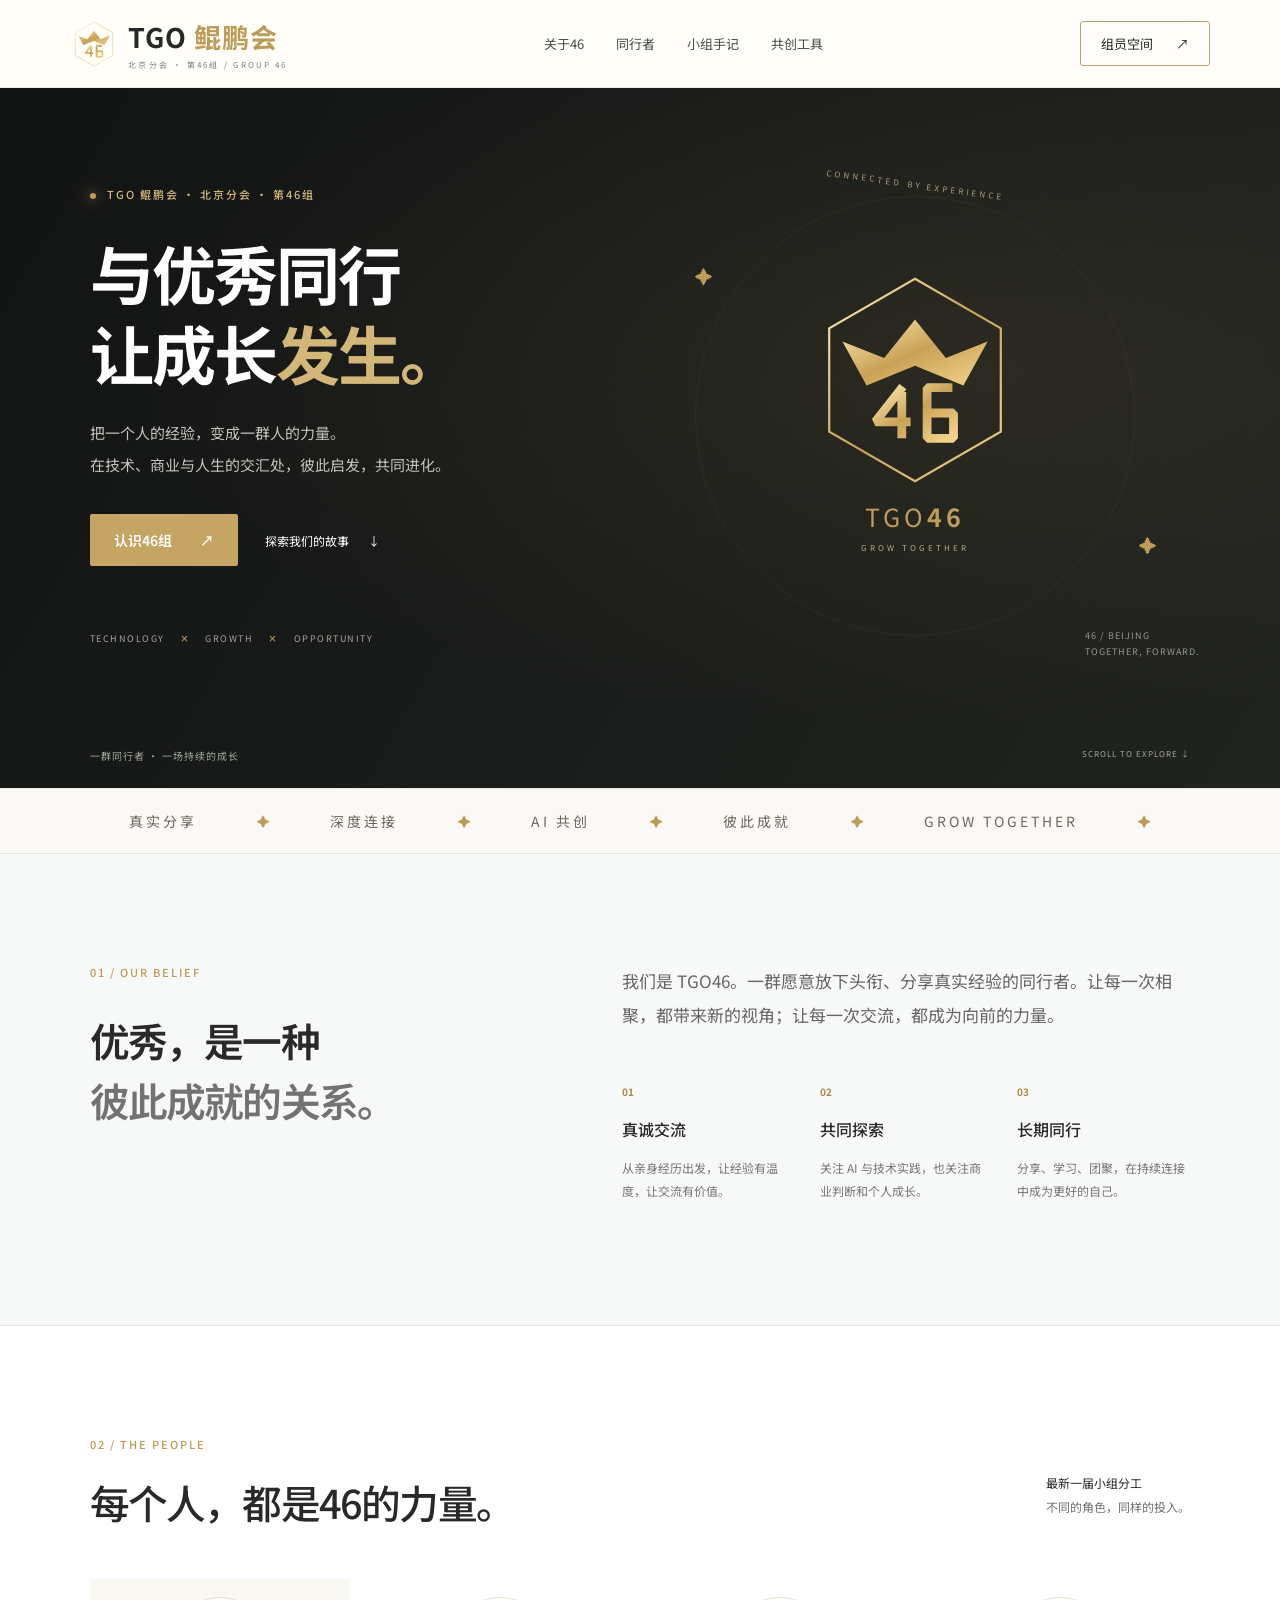
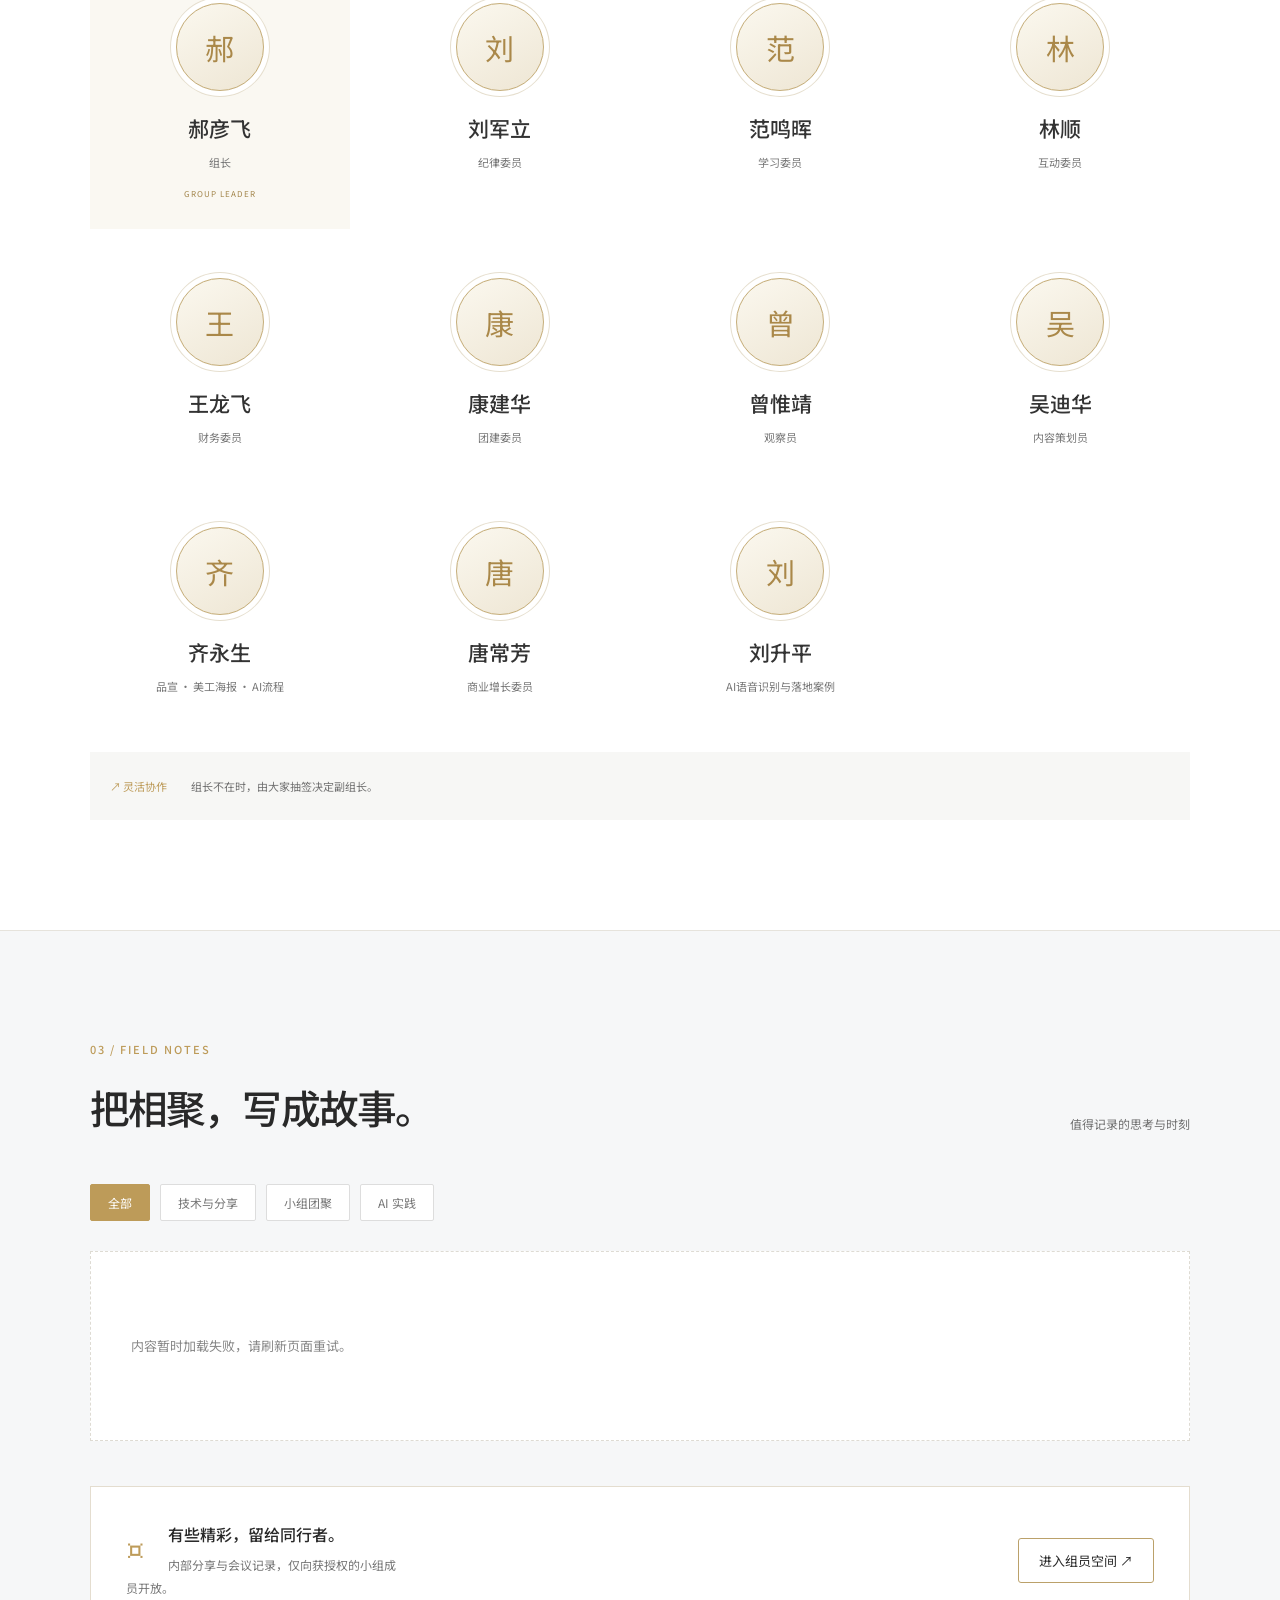
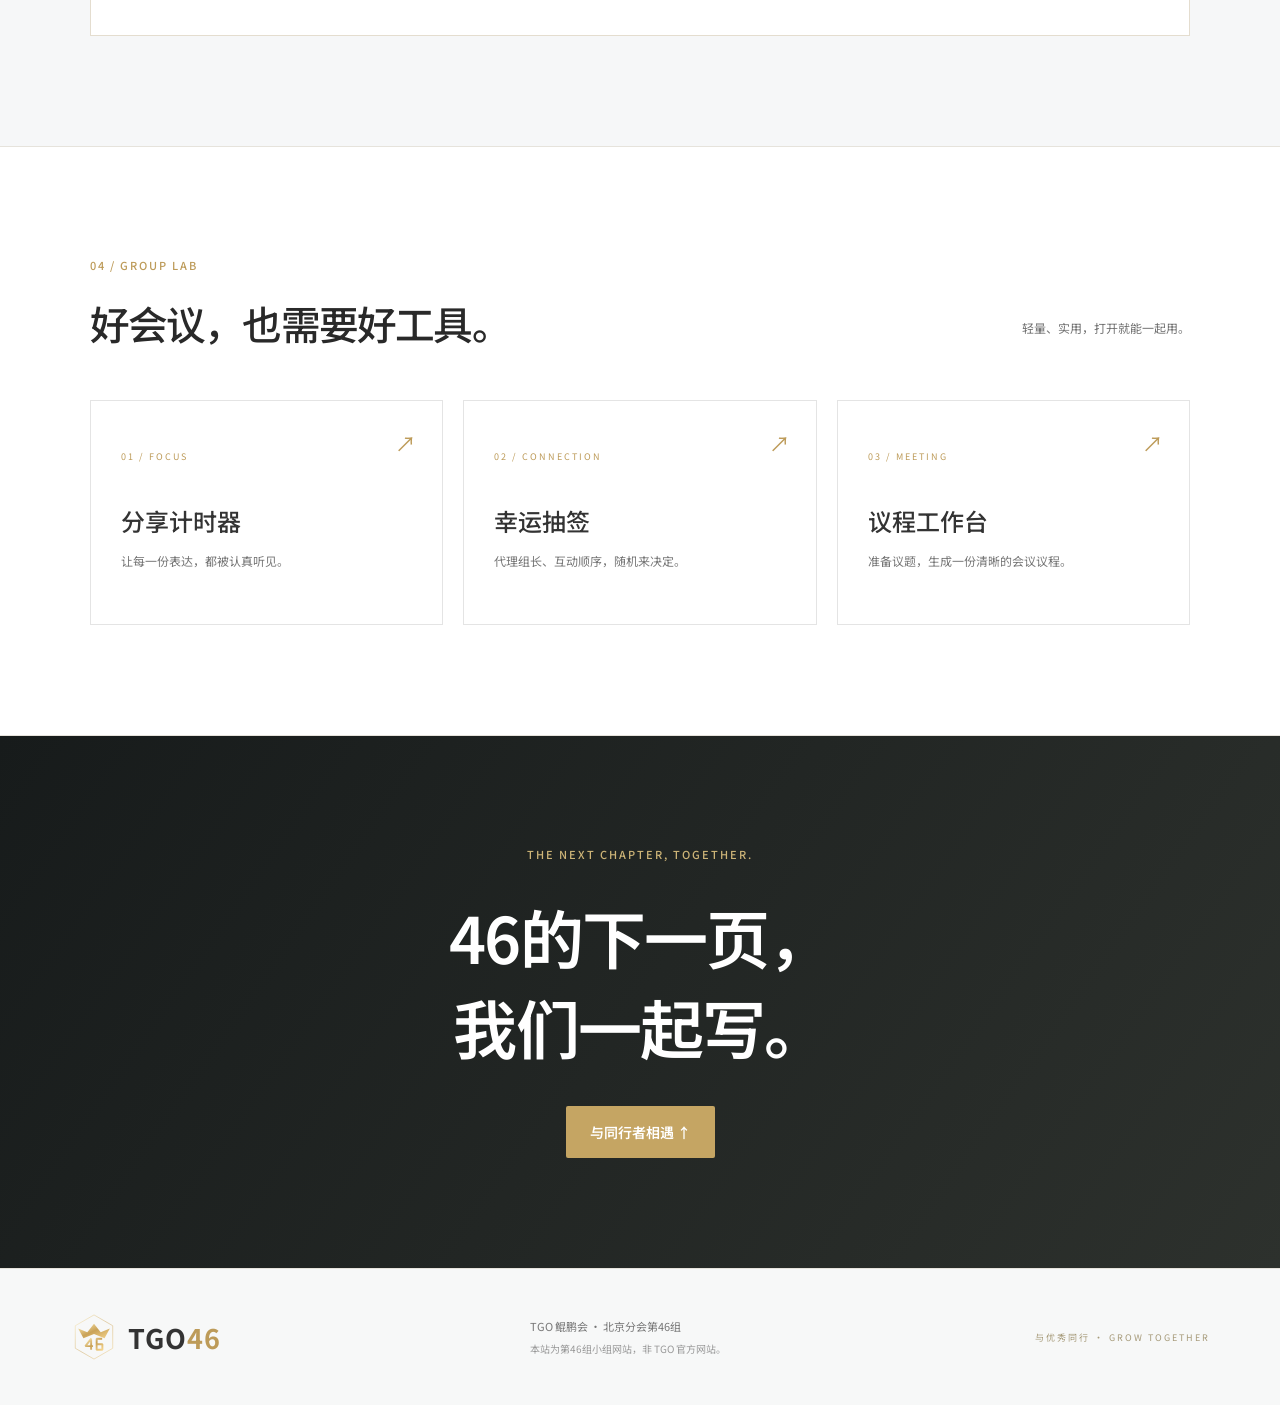
==== index.html @ 7505afb8 "Publish TGO46 official group website" ====
<!doctype html>
<html lang="zh-CN"><head><meta charset="utf-8"><meta name="viewport" content="width=device-width,initial-scale=1"><meta name="theme-color" content="#101110"><meta name="description" content="TGO鲲鹏会北京分会第46组。以真实经验连接技术领导者，共同探索AI时代的成长。"><title>TGO46 · 与优秀同行</title><link rel="icon" href="logo.svg" type="image/svg+xml"><link rel="stylesheet" href="style.css"><link rel="stylesheet" href="brand.css"><script defer src="config.js"></script><script defer src="app.js"></script></head>
<body><a class="skip" href="#main">跳到正文</a><header><a class="brand" href="#"><img src="logo.svg" alt="TGO46 金色鲲鹏徽章"><span>TGO<span class="gold"> 鲲鹏会</span><small>北京分会 · 第46组 / GROUP 46</small></span></a><nav aria-label="主导航"><a href="#about">关于46</a><a href="#people">同行者</a><a href="#stories">小组手记</a><a href="#lab">共创工具</a></nav><button class="outline" data-members>组员空间 <span>↗</span></button></header>
<main id="main"><section class="hero"><div class="hero-copy"><p class="eyebrow"><i></i> TGO 鲲鹏会 · 北京分会 · 第46组</p><h1>与优秀同行<br>让成长<span class="gold">发生。</span></h1><p class="intro">把一个人的经验，变成一群人的力量。<br>在技术、商业与人生的交汇处，彼此启发，共同进化。</p><div class="actions"><a class="primary" href="#people">认识46组 <span>↗</span></a><a class="text-link" href="#stories">探索我们的故事 <span>↓</span></a></div><div class="hero-note"><span>TECHNOLOGY</span><b>×</b><span>GROWTH</span><b>×</b><span>OPPORTUNITY</span></div></div><div class="orbit" aria-hidden="true"><div class="ring r1"></div><div class="ring r2"></div><div class="ring r3"></div><span class="star s1">✦</span><span class="star s2">✦</span><span class="orbit-label">CONNECTED BY EXPERIENCE</span><div class="medal"><img src="logo.svg" alt=""><div class="medal-type">TGO<span>46</span></div><p>GROW TOGETHER</p></div><span class="coordinate">46 / BEIJING<br>TOGETHER, FORWARD.</span></div><div class="hero-bottom"><span>一群同行者 · 一场持续的成长</span><a href="#about">SCROLL TO EXPLORE ↓</a></div></section>
<div class="ticker" aria-hidden="true"><span>真实分享</span>✦<span>深度连接</span>✦<span>AI 共创</span>✦<span>彼此成就</span>✦<span>GROW TOGETHER</span>✦</div>
<section id="about" class="section about"><div><p class="eyebrow">01 / OUR BELIEF</p><h2>优秀，是一种<br><span class="muted">彼此成就的关系。</span></h2></div><div><p class="body-lg">我们是 TGO46。一群愿意放下头衔、分享真实经验的同行者。让每一次相聚，都带来新的视角；让每一次交流，都成为向前的力量。</p><div class="beliefs"><div><b>01</b><h3>真诚交流</h3><p>从亲身经历出发，让经验有温度，让交流有价值。</p></div><div><b>02</b><h3>共同探索</h3><p>关注 AI 与技术实践，也关注商业判断和个人成长。</p></div><div><b>03</b><h3>长期同行</h3><p>分享、学习、团聚，在持续连接中成为更好的自己。</p></div></div></div></section>
<section id="people" class="section"><div class="section-head"><div><p class="eyebrow">02 / THE PEOPLE</p><h2>每个人，都是46的力量。</h2></div><p>最新一届小组分工<br><span class="muted">不同的角色，同样的投入。</span></p></div><div id="members" class="members"></div><div class="deputy"><span>↗ 灵活协作</span><p>组长不在时，由大家抽签决定副组长。</p></div></section>
<section id="stories" class="section stories"><div class="section-head"><div><p class="eyebrow">03 / FIELD NOTES</p><h2>把相聚，写成故事。</h2></div><span class="muted">值得记录的思考与时刻</span></div><div class="filters" role="group" aria-label="筛选文章"><button class="active" data-filter="all" aria-pressed="true">全部</button><button data-filter="分享" aria-pressed="false">技术与分享</button><button data-filter="团聚" aria-pressed="false">小组团聚</button><button data-filter="AI" aria-pressed="false">AI 实践</button></div><div id="posts" aria-live="polite"></div><div class="private-strip"><div><span class="lock">⌑</span><h3>有些精彩，留给同行者。</h3><p>内部分享与会议记录，仅向获授权的小组成员开放。</p></div><button class="outline" data-members>进入组员空间 ↗</button></div></section>
<section id="lab" class="section"><div class="section-head"><div><p class="eyebrow">04 / GROUP LAB</p><h2>好会议，也需要好工具。</h2></div><p class="muted">轻量、实用，打开就能一起用。</p></div><div class="tools"><button class="tool" data-tool="timer"><span>01 / FOCUS</span><strong>分享计时器</strong><p>让每一份表达，都被认真听见。</p><b>↗</b></button><button class="tool" data-tool="draw"><span>02 / CONNECTION</span><strong>幸运抽签</strong><p>代理组长、互动顺序，随机来决定。</p><b>↗</b></button><button class="tool" data-tool="agenda"><span>03 / MEETING</span><strong>议程工作台</strong><p>准备议题，生成一份清晰的会议议程。</p><b>↗</b></button></div></section>
<section class="closing"><p class="eyebrow">THE NEXT CHAPTER, TOGETHER.</p><h2>46的下一页，<br>我们一起写。</h2><a class="primary" href="#people">与同行者相遇 ↑</a></section></main><footer><a class="brand" href="#"><img src="logo.svg" alt=""><span>TGO<span class="gold">46</span></span></a><p>TGO 鲲鹏会 · 北京分会第46组<br><small>本站为第46组小组网站，非 TGO 官方网站。</small></p><span>与优秀同行 · GROW TOGETHER</span></footer>
<dialog id="modal"><div class="dialog-top"><span id="dialog-label">GROUP LAB</span><button id="close" aria-label="关闭">×</button></div><div id="dialog-content"></div></dialog><div id="toast" role="status"></div></body></html>
---- style.css ----
@import url('https://fonts.googleapis.com/css2?family=Noto+Sans+SC:wght@400;500;600;700;800;900&family=Space+Grotesk:wght@400;500;600;700&display=swap');
:root{--bg:#101110;--panel:#191a18;--gold:#d9b976;--text:#eeeee7;--muted:#92958b;--line:#32342e}*{box-sizing:border-box}html{scroll-behavior:smooth;scroll-padding-top:100px}body{margin:0;background:var(--bg);color:var(--text);font-family:'Space Grotesk','Noto Sans SC',sans-serif}a{color:inherit;text-decoration:none}button,input,textarea{font:inherit}button,a{ -webkit-tap-highlight-color:transparent}button{cursor:pointer}button:focus-visible,a:focus-visible,input:focus-visible,textarea:focus-visible{outline:2px solid var(--gold);outline-offset:5px}.skip{position:fixed;top:-100px;z-index:20;background:var(--gold);color:#111;padding:15px}.skip:focus{top:0}header{height:100px;display:flex;align-items:center;justify-content:space-between;padding:0 5.5%;border-bottom:1px solid var(--line);background:#101110ed;position:sticky;top:0;z-index:10;backdrop-filter:blur(16px)}.brand{display:flex;align-items:center;gap:10px;font-size:27px;font-weight:700;letter-spacing:1px}.brand img{width:48px;height:48px}.brand small{display:block;font-size:8px;letter-spacing:2.1px;font-weight:400;margin-top:3px}.gold{color:var(--gold)}nav{display:flex;gap:32px;font-size:13px;color:#c2c4ba}nav a:hover,.text-link:hover{color:var(--gold)}.outline{border:1px solid #575343;color:var(--text);padding:12px 20px;background:transparent;font-size:13px;border-radius:3px}.outline span{margin-left:20px}.outline:hover{background:#d9b97614;border-color:var(--gold)}.hero{position:relative;min-height:730px;display:grid;grid-template-columns:1fr 1fr;align-items:center;padding:55px 7% 100px;overflow:hidden;background:radial-gradient(ellipse at 76% 45%,#54432924,transparent 58%)}.eyebrow{font-size:11px;letter-spacing:2px;color:var(--gold);margin:0 0 30px;font-weight:500}.eyebrow i{display:inline-block;width:6px;height:6px;border-radius:100%;background:var(--gold);margin-right:7px;box-shadow:0 0 14px #d9b976}.hero h1{font-size:clamp(48px,5vw,82px);line-height:1.25;letter-spacing:-4px;font-weight:800;margin:25px 0}.intro{color:#a9aca0;font-size:15px;line-height:2.1;margin-bottom:34px}.actions{display:flex;align-items:center;gap:27px}.primary{display:inline-flex;justify-content:space-between;align-items:center;gap:28px;background:var(--gold);color:#181a14;padding:16px 24px;border:0;border-radius:2px;font-size:14px;font-weight:600}.primary:hover{background:#f1d49b}.text-link{font-size:12px}.text-link span{margin-left:16px}.hero-note{display:flex;gap:15px;font-size:9px;letter-spacing:1.5px;color:#7b7e72;margin-top:66px}.hero-note b{color:var(--gold)}.orbit{height:510px;position:relative;display:grid;place-items:center;perspective:1000px}.ring{position:absolute;border:1px solid #927a493c;border-radius:50%;width:440px;height:440px}.r2{width:510px;height:510px;border-style:dashed;opacity:.35;animation:spin 90s linear infinite}.r3{width:470px;height:240px;transform:rotate(-32deg);border-color:#bca16b38}.medal{width:275px;height:340px;background:linear-gradient(135deg,#3f3826,#171a15 40%,#27291e);clip-path:polygon(50% 0,95% 23%,95% 77%,50% 100%,5% 77%,5% 23%);display:flex;flex-direction:column;align-items:center;justify-content:center;filter:drop-shadow(0 18px 25px #000);transform:rotate(-9deg);border:1px solid var(--gold)}.medal img{width:150px}.medal-type{font-size:30px;color:var(--gold);letter-spacing:4px;margin-top:8px}.medal-type span{font-weight:700}.medal p{font-size:8px;letter-spacing:3px;color:#8b805c}.orbit-label{position:absolute;top:18px;font-size:8px;letter-spacing:3px;color:#a88d56;transform:rotate(8deg)}.coordinate{position:absolute;right:-10px;bottom:10px;color:#787b6c;font-size:9px;line-height:1.8;letter-spacing:1px}.star{color:var(--gold);position:absolute;font-size:27px}.s1{left:10%;top:20%}.s2{right:6%;bottom:22%;font-size:17px}.hero-bottom{position:absolute;bottom:25px;left:7%;right:7%;display:flex;justify-content:space-between;font-size:10px;color:#7c8074;letter-spacing:1px}.hero-bottom a{font-size:8px}.ticker{display:flex;gap:4.8%;justify-content:center;align-items:center;border-block:1px solid var(--line);padding:22px 15px;font-size:13px;color:var(--gold);overflow:hidden;white-space:nowrap}.ticker span{font-size:14px;color:#a8ac9e;letter-spacing:3px}.section{padding:110px 7%;border-bottom:1px solid var(--line)}h2{font-size:clamp(28px,3.1vw,45px);line-height:1.5;letter-spacing:-1.8px;font-weight:600;margin:0}.muted{color:var(--muted)}.about{display:grid;grid-template-columns:1fr 1.25fr;gap:7%}.body-lg{font-size:17px;line-height:2;color:#bbc0b2;margin:0 0 45px}.beliefs{display:grid;grid-template-columns:repeat(3,1fr);gap:25px}.beliefs b{font-size:10px;color:var(--gold)}h3{font-size:16px;font-weight:500}.beliefs p{font-size:12px;line-height:1.9;color:var(--muted)}.section-head{display:flex;align-items:end;justify-content:space-between;gap:30px;margin-bottom:48px}.section-head .eyebrow{margin-bottom:20px}.section-head>p,.section-head>span{font-size:12px;line-height:2}.members{display:grid;grid-template-columns:repeat(4,1fr);border-top:1px solid var(--line);border-left:1px solid var(--line)}.member{padding:26px 23px 32px;border-right:1px solid var(--line);border-bottom:1px solid var(--line);transition:background .25s;position:relative}.member:hover{background:#22241c}.member .number{font-size:10px;color:#727768}.member .initial{display:flex;width:54px;height:54px;align-items:center;justify-content:center;border:1px solid #5c5338;border-radius:50%;font-size:21px;color:var(--gold);background:radial-gradient(circle at top,#3a3523,#171a14);margin:28px 0 22px}.member h3{font-size:21px;margin:0 0 10px}.member p{font-size:11px;color:var(--muted);line-height:1.8;margin:0}.member.leader{background:#29291e}.member.leader:after{content:'GROUP LEADER';position:absolute;top:28px;right:20px;font-size:8px;color:var(--gold);letter-spacing:1px}.deputy{display:flex;gap:24px;align-items:center;margin-top:22px;font-size:11px;color:var(--muted)}.deputy span{color:var(--gold)}.stories{background:#141512}.filters{display:flex;gap:10px;margin-bottom:30px}.filters button{padding:9px 17px;color:#979c8e;background:transparent;border:1px solid var(--line);font-size:12px;border-radius:2px}.filters button.active{background:var(--gold);color:#171a13;border-color:var(--gold)}.empty{min-height:190px;border:1px dashed #3c4033;padding:40px;display:flex;align-items:center;gap:32px}.empty-mark{font-size:65px;line-height:1;color:#6a6449;font-weight:400}.empty h3{font-size:20px;margin:0 0 12px}.empty p{color:var(--muted);font-size:13px;line-height:2;margin:0}.post{padding:25px 0;border-bottom:1px solid var(--line);display:block}.post small{color:var(--gold)}.post p{color:var(--muted);line-height:1.9}.private-strip{display:flex;align-items:center;justify-content:space-between;margin-top:45px;padding:35px;background:#20221b;border:1px solid #3b3b2d;gap:20px}.private-strip h3{margin:0 0 8px}.private-strip p{font-size:12px;color:var(--muted);margin:0;line-height:1.9}.lock{float:left;font-size:33px;color:var(--gold);margin-right:25px}.tools{display:grid;grid-template-columns:repeat(3,1fr);gap:20px}.tool{background:#1a1c17;text-align:left;color:var(--text);border:1px solid var(--line);padding:30px;position:relative;min-height:225px;transition:border-color .2s,transform .2s}.tool:hover{border-color:var(--gold);transform:translateY(-4px)}.tool>span{font-size:9px;color:var(--gold);letter-spacing:2px}.tool strong{display:block;font-size:24px;font-weight:500;margin-top:38px}.tool p{font-size:12px;color:var(--muted);line-height:1.8}.tool>b{position:absolute;right:26px;top:27px;color:var(--gold);font-size:21px;font-weight:400}.closing{text-align:center;padding:110px 20px;background:radial-gradient(ellipse at bottom,#66542f20,transparent 70%)}.closing h2{font-size:clamp(40px,5vw,68px);line-height:1.4;margin-bottom:35px}footer{border-top:1px solid var(--line);padding:35px 5.5%;display:flex;justify-content:space-between;align-items:center;gap:25px}footer p{font-size:11px;line-height:2;color:var(--muted)}footer small{font-size:10px;color:#797e6f}footer>span{font-size:9px;letter-spacing:2px;color:#a69a79}dialog{background:#1c1f18;color:var(--text);border:1px solid #5d573c;border-radius:8px;width:min(560px,92vw);padding:28px;max-height:90vh}dialog::backdrop{background:#000b;backdrop-filter:blur(8px)}.dialog-top{display:flex;justify-content:space-between;align-items:center;color:var(--gold);letter-spacing:2px;font-size:10px}.dialog-top button{background:transparent;border:0;font-size:28px;color:var(--text)}dialog h2{font-size:29px;letter-spacing:0;margin:15px 0}dialog p,dialog li{font-size:13px;line-height:1.9;color:#b2b8a7}dialog label{display:block;margin:20px 0 8px;font-size:13px}dialog input,dialog textarea{background:#10130e;color:var(--text);border:1px solid #454b38;padding:12px;width:100%;border-radius:3px}dialog textarea{min-height:150px;resize:vertical}dialog .actions{margin-top:22px;gap:10px;flex-wrap:wrap}#clock{font-size:75px;letter-spacing:5px;color:var(--gold);text-align:center;padding:20px}#draw-result{font-size:38px;color:var(--gold);text-align:center;padding:28px}#toast{position:fixed;bottom:25px;left:50%;transform:translateX(-50%);padding:12px 22px;background:var(--gold);color:#171a13;opacity:0;pointer-events:none;z-index:30;font-size:13px;transition:opacity .2s}#toast.show{opacity:1}@keyframes spin{to{transform:rotate(360deg)}}@media(min-width:1600px){main,header,footer{max-width:1800px;margin:auto}}@media(max-width:900px){nav{gap:15px}.hero{min-height:680px;padding-inline:6%}.hero h1{font-size:54px}.orbit{transform:scale(.8);margin-inline:-50px}.hero-copy{z-index:1}.about{grid-template-columns:1fr;gap:40px}.members{grid-template-columns:repeat(3,1fr)}.tools{gap:12px}.tool{padding:23px}.tool strong{font-size:21px}}@media(max-width:640px){header{height:78px;padding:0 5%}.brand{font-size:23px}.brand img{width:38px;height:38px}nav{display:none}.outline{padding:10px 13px}.hero{display:flex;flex-direction:column;align-items:start;padding:48px 6% 70px;min-height:0}.hero h1{font-size:48px;letter-spacing:-2px}.eyebrow{font-size:9px;letter-spacing:1.5px}.intro{font-size:13px}.actions{gap:18px}.primary{font-size:12px;padding:15px 18px}.text-link{font-size:11px}.hero-note{margin-top:35px}.orbit{align-self:center;width:100%;height:340px;margin:12px 0 -8px;transform:scale(.8)}.ring{width:360px;height:360px}.r2{width:405px;height:405px}.r3{width:400px;height:210px}.medal{width:230px;height:280px}.orbit-label{top:-16px}.coordinate{right:-8px;bottom:-18px}.hero-bottom{font-size:8px;bottom:20px}.hero-bottom a{font-size:7px}.ticker{gap:23px;justify-content:start;padding:17px}.ticker span{font-size:11px}.section{padding:65px 6%}.beliefs{gap:15px}.beliefs h3{font-size:14px}.beliefs p{font-size:11px}.body-lg{font-size:15px}.section-head{align-items:start;flex-direction:column;gap:16px;margin-bottom:30px}.section-head>p{margin:0}.members{grid-template-columns:repeat(2,1fr)}.member{padding:20px}.member.leader:after{font-size:6px;right:10px;top:23px}.member h3{font-size:19px}.member .initial{margin-top:20px}.deputy{gap:14px;align-items:start}.deputy span{white-space:nowrap;padding-top:11px}.filters{gap:7px}.filters button{font-size:11px;padding:9px 12px}.empty{padding:25px 20px;gap:18px}.empty-mark{font-size:45px}.empty h3{font-size:17px}.empty p{font-size:12px}.private-strip{padding:25px;align-items:start;flex-direction:column}.lock{display:none}.tools{grid-template-columns:1fr}.tool{min-height:180px}.tool strong{margin-top:27px}.closing{padding:75px 20px}footer{flex-wrap:wrap;padding:25px 6%}footer>span{display:none}footer p{font-size:10px}}@media(prefers-reduced-motion:reduce){html{scroll-behavior:auto}*,*:before,*:after{animation:none!important;transition:none!important}}
---- brand.css ----
/* TGO parent-brand alignment: black/gold hero, bright community content. */
:root{--gold:#bd9b59;--muted:#727272;--line:#e6e3dc}
body{background:#fff;color:#292929;font-family:'Noto Sans SC',sans-serif}
header{background:#fffef9f5;border-bottom-color:#e8e6df;color:#282828;height:88px}
nav{color:#4c4c4c}.brand small{color:#808080}.outline{color:inherit;border-color:#bba16a}
.hero{background:radial-gradient(ellipse at 75% 40%,#6b5b3b33,transparent 60%),linear-gradient(120deg,#121414,#20231f);color:#fff;min-height:700px}
.hero h1{font-weight:700;letter-spacing:-2px}.hero .gold{color:#d2b779}.hero .eyebrow{color:#d2b779}.intro{color:#c2c4bc}.hero-note{color:#a4a79b}.hero-bottom{color:#a2a69a}.primary{background:#c5a563;color:#fff}.primary:hover{background:#b29250}.ticker{background:#faf9f6;color:#bd9b59}.ticker span{color:#6c685e}.about{background:#f7f8f8}.body-lg{color:#666}.beliefs p{color:#777}.beliefs b{color:#aa8849}.section-head h2{font-weight:500}.members{border:0;gap:25px 20px;grid-template-columns:repeat(4,1fr)}.member{border:0;text-align:center;padding:24px 16px 30px;background:#fff}.member .number{display:none}.member .initial{margin:0 auto 22px;width:88px;height:88px;background:linear-gradient(150deg,#fbf8ef,#eee6d4);border:1px solid #c6ae7a;box-shadow:0 0 0 5px #fff,0 0 0 6px #e6dfcf;color:#aa8849;font-size:29px}.member h3{color:#333;font-weight:500}.member p{color:#777}.member:hover{background:#faf9f5}.member.leader{background:#faf8f2}.member.leader:after{position:static;display:block;margin-top:15px;color:#a3864c;font-size:8px}.deputy{padding:15px 20px;background:#f7f7f5;margin-top:25px}.stories{background:#f6f7f8}.filters button{color:#777;background:#fff;border-color:#ddd}.filters button.active{color:#fff;background:#bd9b59}.empty{background:#fff;border-color:#dedbd3}.empty-mark{color:#c6b385}.empty p{color:#888}.private-strip{background:#fff;border-color:#e4ddcf}.private-strip p{color:#777}.tool{background:#fff;border-color:#e4e4e4;color:#333}.tool:hover{background:#fdfbf6}.tool p{color:#777}.tool strong{font-weight:500}.closing{background:linear-gradient(125deg,#171b1b,#2d312d);color:#fff}.closing .eyebrow{color:#cdb477}footer{background:#f7f8f8;color:#333}footer p{color:#777}footer small{color:#999}.ring{opacity:.4}.r2{animation:none;opacity:.15}.r3{display:none}.medal{transform:none;clip-path:none;background:transparent;border:0;filter:none}.medal img{width:220px}.medal-type{font-size:25px}.medal p{color:#b9aa86}.star{font-size:18px}.coordinate{color:#92968c}.orbit-label{color:#ad9c78}dialog{background:#fff;color:#333;border-color:#c5b586}dialog::backdrop{background:#0009}dialog p,dialog li{color:#777}dialog input,dialog textarea{background:#fafafa;color:#333;border-color:#ddd}.dialog-top button{color:#555}#clock,#draw-result{color:#ab8c50}#toast{background:#c4a66a;color:#fff}
@media(max-width:640px){header{height:78px}.hero{min-height:0}.members{grid-template-columns:repeat(2,1fr);gap:10px}.member .initial{width:74px;height:74px}.member.leader:after{font-size:7px}.hero h1{font-size:46px}.hero .orbit{height:300px}.medal img{width:190px}}
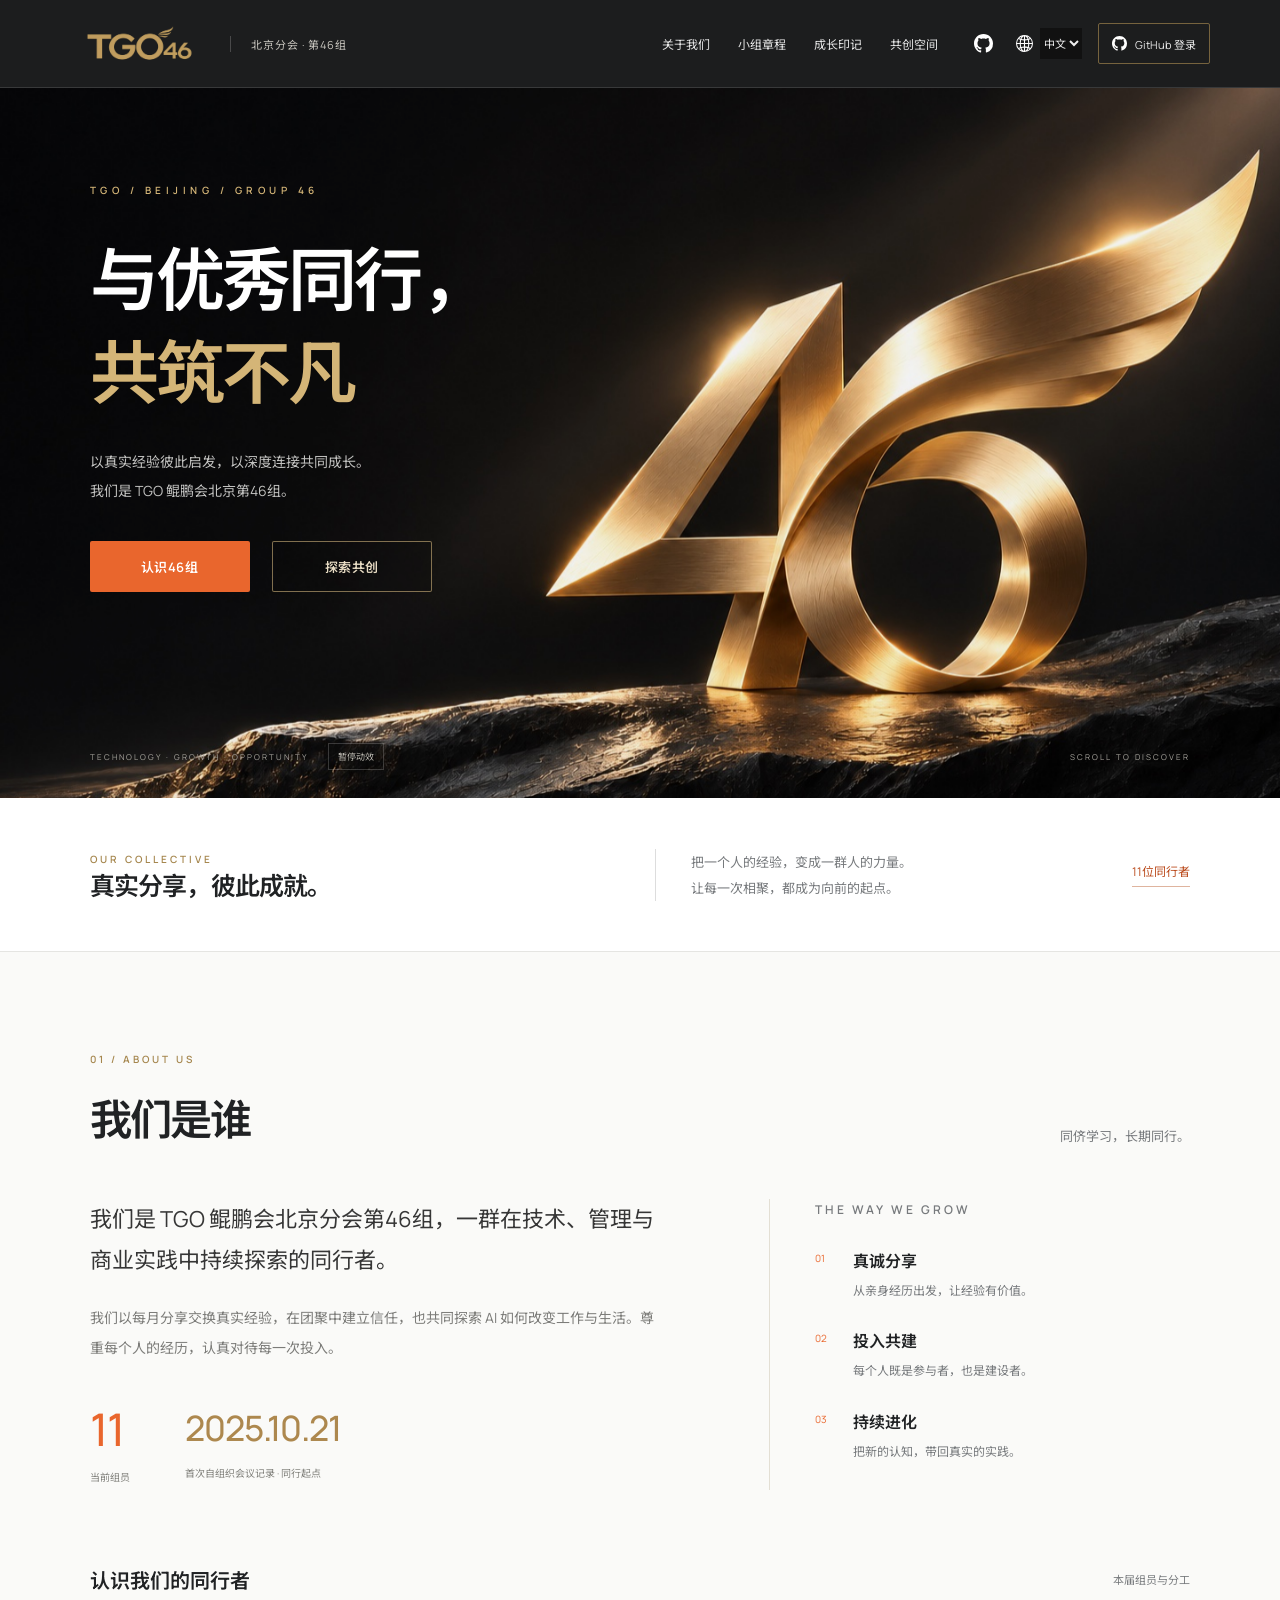
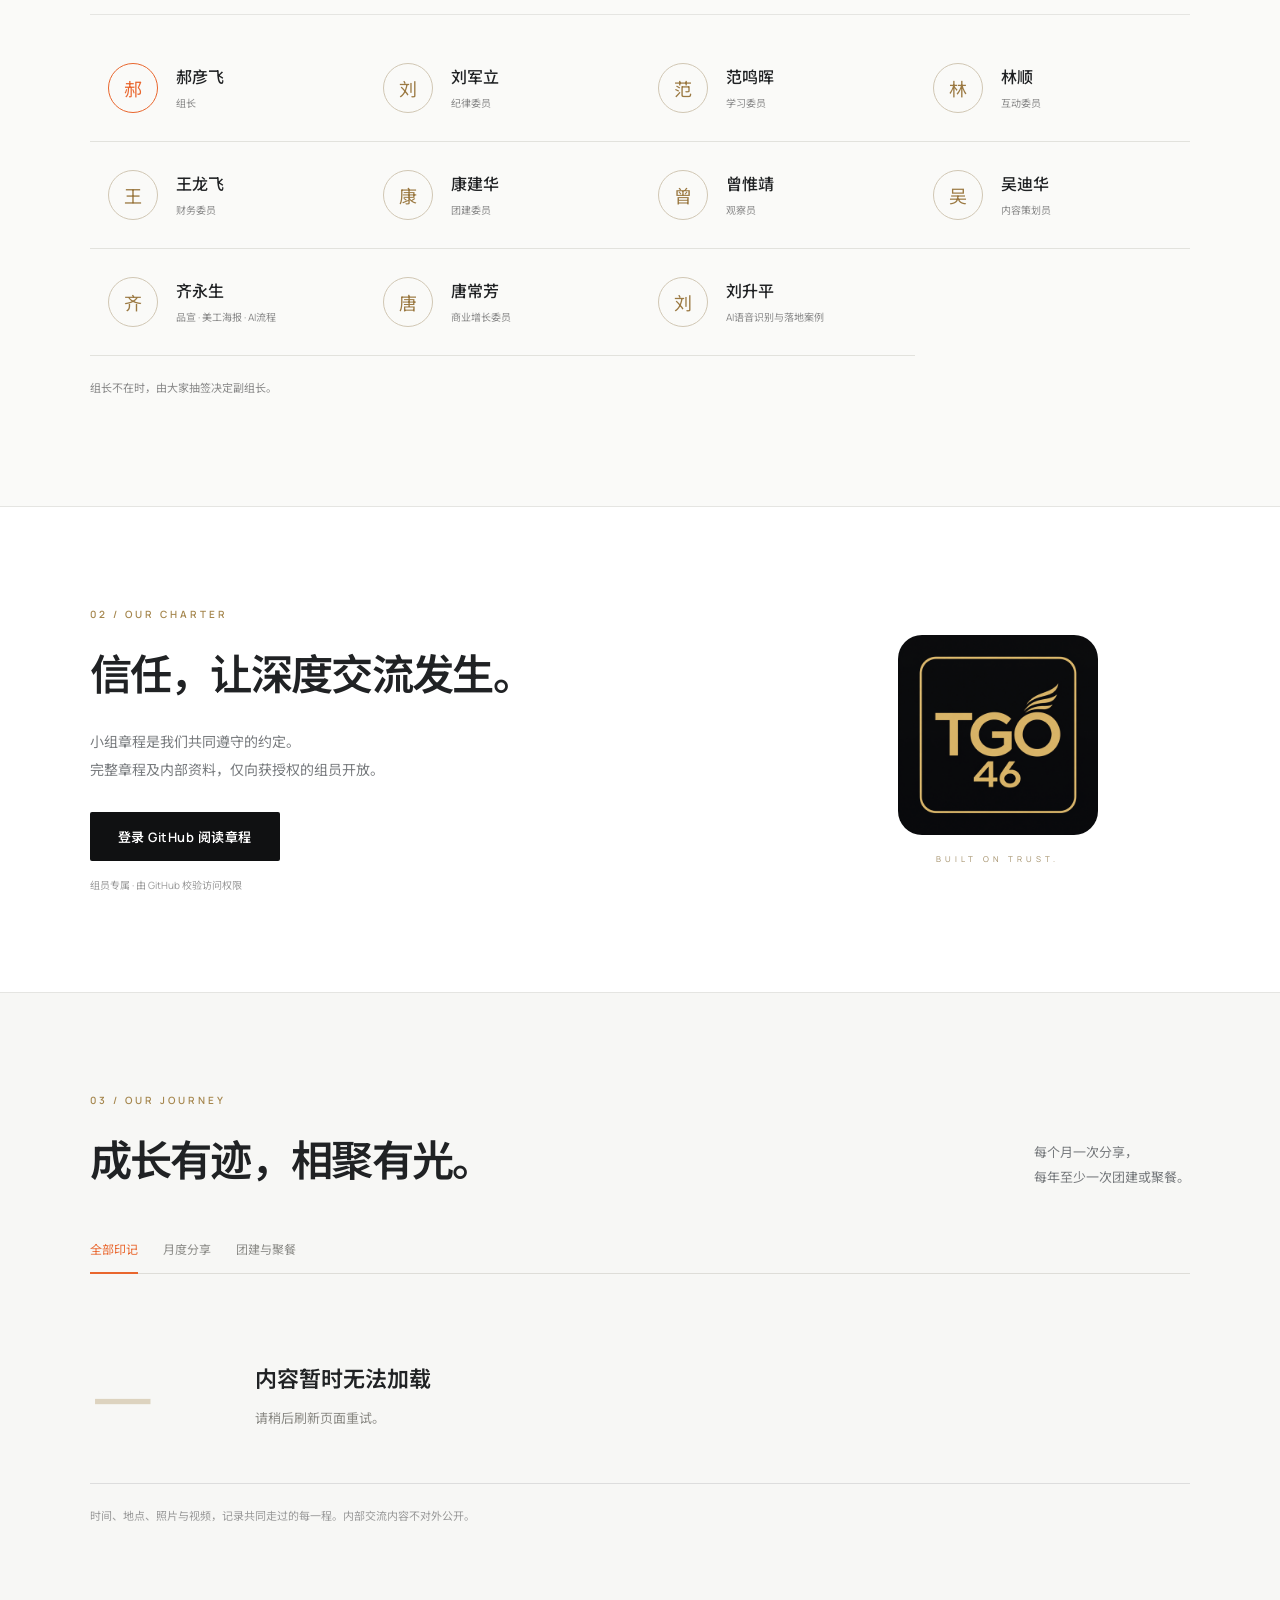
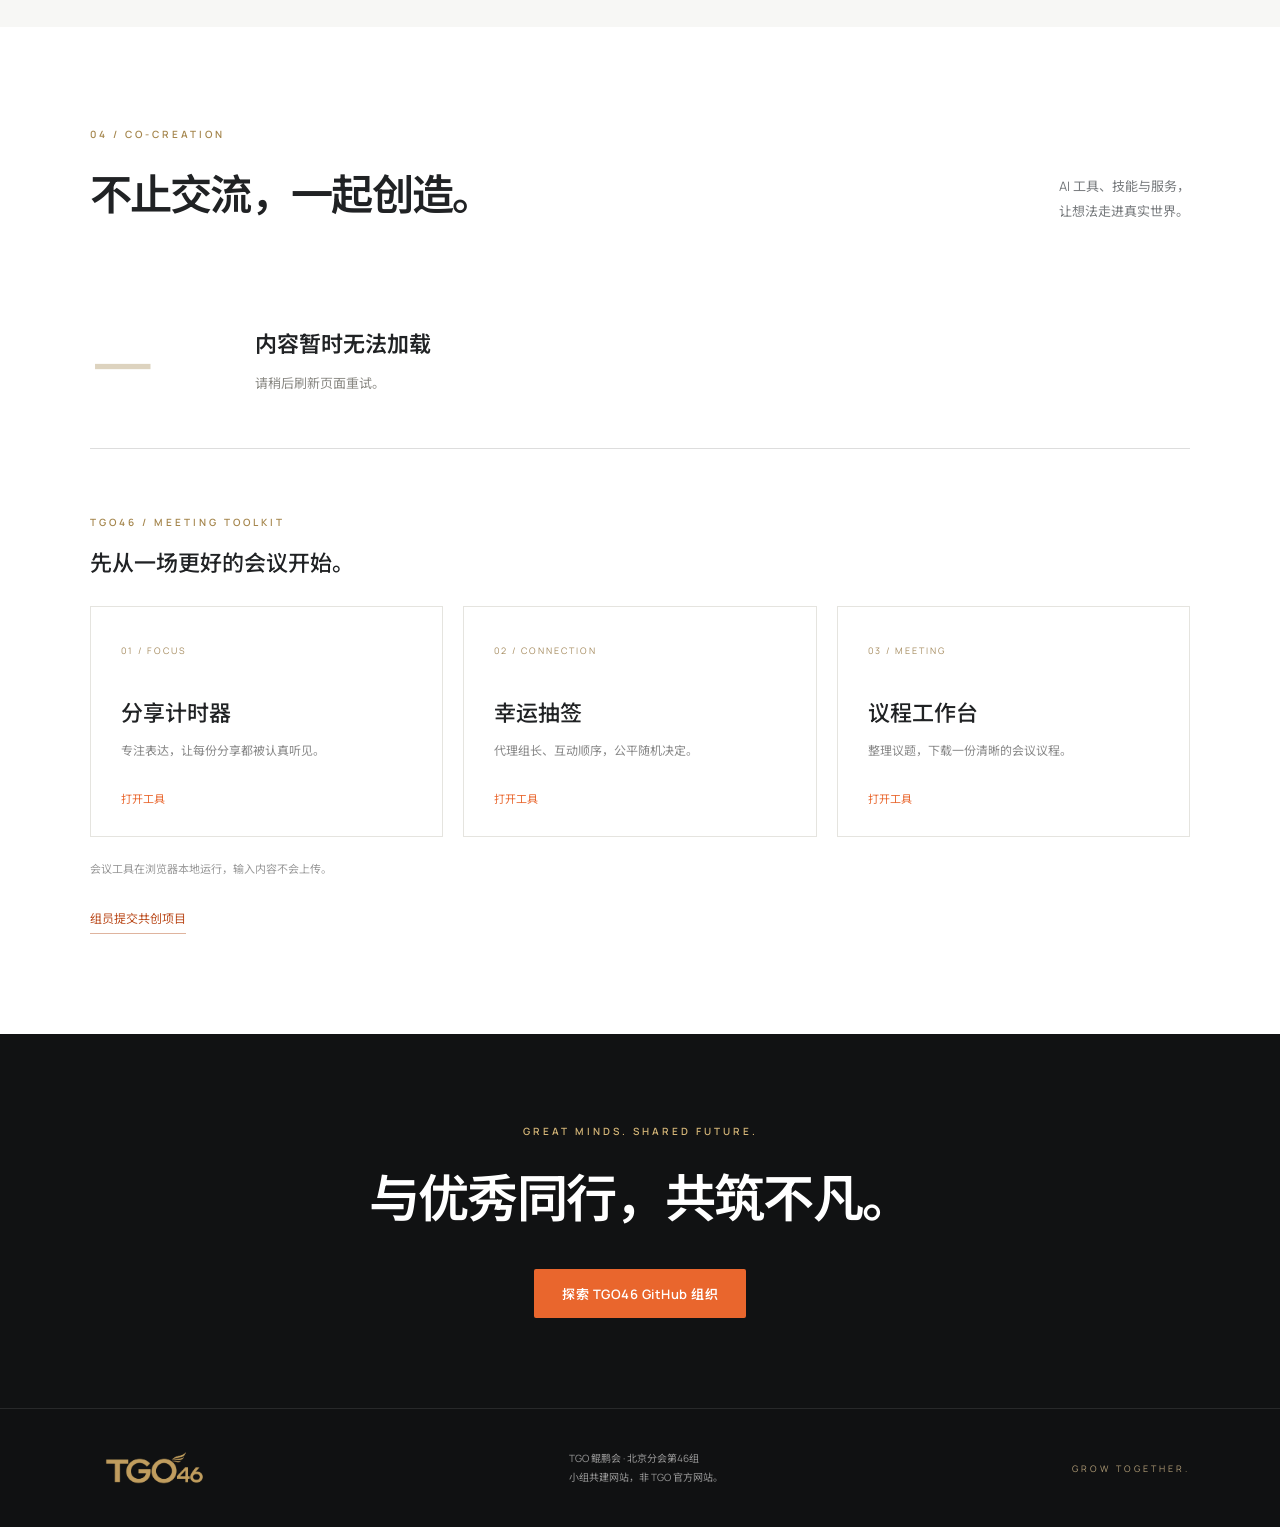
==== commit c3cb11c9: "Launch responsive bilingual TGO46 website" ====
--- a/index.html
+++ b/index.html
@@ -1,11 +1,11 @@
 <!doctype html>
-<html lang="zh-CN"><head><meta charset="utf-8"><meta name="viewport" content="width=device-width,initial-scale=1"><meta name="theme-color" content="#101110"><meta name="description" content="TGO鲲鹏会北京分会第46组。以真实经验连接技术领导者，共同探索AI时代的成长。"><title>TGO46 · 与优秀同行</title><link rel="icon" href="logo.svg" type="image/svg+xml"><link rel="stylesheet" href="style.css"><link rel="stylesheet" href="brand.css"><script defer src="config.js"></script><script defer src="app.js"></script></head>
-<body><a class="skip" href="#main">跳到正文</a><header><a class="brand" href="#"><img src="logo.svg" alt="TGO46 金色鲲鹏徽章"><span>TGO<span class="gold"> 鲲鹏会</span><small>北京分会 · 第46组 / GROUP 46</small></span></a><nav aria-label="主导航"><a href="#about">关于46</a><a href="#people">同行者</a><a href="#stories">小组手记</a><a href="#lab">共创工具</a></nav><button class="outline" data-members>组员空间 <span>↗</span></button></header>
-<main id="main"><section class="hero"><div class="hero-copy"><p class="eyebrow"><i></i> TGO 鲲鹏会 · 北京分会 · 第46组</p><h1>与优秀同行<br>让成长<span class="gold">发生。</span></h1><p class="intro">把一个人的经验，变成一群人的力量。<br>在技术、商业与人生的交汇处，彼此启发，共同进化。</p><div class="actions"><a class="primary" href="#people">认识46组 <span>↗</span></a><a class="text-link" href="#stories">探索我们的故事 <span>↓</span></a></div><div class="hero-note"><span>TECHNOLOGY</span><b>×</b><span>GROWTH</span><b>×</b><span>OPPORTUNITY</span></div></div><div class="orbit" aria-hidden="true"><div class="ring r1"></div><div class="ring r2"></div><div class="ring r3"></div><span class="star s1">✦</span><span class="star s2">✦</span><span class="orbit-label">CONNECTED BY EXPERIENCE</span><div class="medal"><img src="logo.svg" alt=""><div class="medal-type">TGO<span>46</span></div><p>GROW TOGETHER</p></div><span class="coordinate">46 / BEIJING<br>TOGETHER, FORWARD.</span></div><div class="hero-bottom"><span>一群同行者 · 一场持续的成长</span><a href="#about">SCROLL TO EXPLORE ↓</a></div></section>
-<div class="ticker" aria-hidden="true"><span>真实分享</span>✦<span>深度连接</span>✦<span>AI 共创</span>✦<span>彼此成就</span>✦<span>GROW TOGETHER</span>✦</div>
-<section id="about" class="section about"><div><p class="eyebrow">01 / OUR BELIEF</p><h2>优秀，是一种<br><span class="muted">彼此成就的关系。</span></h2></div><div><p class="body-lg">我们是 TGO46。一群愿意放下头衔、分享真实经验的同行者。让每一次相聚，都带来新的视角；让每一次交流，都成为向前的力量。</p><div class="beliefs"><div><b>01</b><h3>真诚交流</h3><p>从亲身经历出发，让经验有温度，让交流有价值。</p></div><div><b>02</b><h3>共同探索</h3><p>关注 AI 与技术实践，也关注商业判断和个人成长。</p></div><div><b>03</b><h3>长期同行</h3><p>分享、学习、团聚，在持续连接中成为更好的自己。</p></div></div></div></section>
-<section id="people" class="section"><div class="section-head"><div><p class="eyebrow">02 / THE PEOPLE</p><h2>每个人，都是46的力量。</h2></div><p>最新一届小组分工<br><span class="muted">不同的角色，同样的投入。</span></p></div><div id="members" class="members"></div><div class="deputy"><span>↗ 灵活协作</span><p>组长不在时，由大家抽签决定副组长。</p></div></section>
-<section id="stories" class="section stories"><div class="section-head"><div><p class="eyebrow">03 / FIELD NOTES</p><h2>把相聚，写成故事。</h2></div><span class="muted">值得记录的思考与时刻</span></div><div class="filters" role="group" aria-label="筛选文章"><button class="active" data-filter="all" aria-pressed="true">全部</button><button data-filter="分享" aria-pressed="false">技术与分享</button><button data-filter="团聚" aria-pressed="false">小组团聚</button><button data-filter="AI" aria-pressed="false">AI 实践</button></div><div id="posts" aria-live="polite"></div><div class="private-strip"><div><span class="lock">⌑</span><h3>有些精彩，留给同行者。</h3><p>内部分享与会议记录，仅向获授权的小组成员开放。</p></div><button class="outline" data-members>进入组员空间 ↗</button></div></section>
-<section id="lab" class="section"><div class="section-head"><div><p class="eyebrow">04 / GROUP LAB</p><h2>好会议，也需要好工具。</h2></div><p class="muted">轻量、实用，打开就能一起用。</p></div><div class="tools"><button class="tool" data-tool="timer"><span>01 / FOCUS</span><strong>分享计时器</strong><p>让每一份表达，都被认真听见。</p><b>↗</b></button><button class="tool" data-tool="draw"><span>02 / CONNECTION</span><strong>幸运抽签</strong><p>代理组长、互动顺序，随机来决定。</p><b>↗</b></button><button class="tool" data-tool="agenda"><span>03 / MEETING</span><strong>议程工作台</strong><p>准备议题，生成一份清晰的会议议程。</p><b>↗</b></button></div></section>
-<section class="closing"><p class="eyebrow">THE NEXT CHAPTER, TOGETHER.</p><h2>46的下一页，<br>我们一起写。</h2><a class="primary" href="#people">与同行者相遇 ↑</a></section></main><footer><a class="brand" href="#"><img src="logo.svg" alt=""><span>TGO<span class="gold">46</span></span></a><p>TGO 鲲鹏会 · 北京分会第46组<br><small>本站为第46组小组网站，非 TGO 官方网站。</small></p><span>与优秀同行 · GROW TOGETHER</span></footer>
-<dialog id="modal"><div class="dialog-top"><span id="dialog-label">GROUP LAB</span><button id="close" aria-label="关闭">×</button></div><div id="dialog-content"></div></dialog><div id="toast" role="status"></div></body></html>
+<html lang="zh-CN"><head><meta charset="utf-8"><meta name="viewport" content="width=device-width,initial-scale=1"><meta name="theme-color" content="#101112"><meta name="description" content="TGO鲲鹏会北京分会第46组，与优秀同行，共筑不凡。真实分享、深度连接、AI共创。"><meta property="og:title" content="TGO46 · 与优秀同行，共筑不凡"><meta property="og:image" content="https://tgo46.github.io/hero.jpg"><title>TGO46 · 与优秀同行，共筑不凡</title><link rel="icon" href="badge.png"><link rel="preload" as="image" href="hero.jpg"><link rel="stylesheet" href="v2-style.css"><script defer src="v2-app.js"></script></head>
+<body><a class="skip" href="#main" data-i="skip">跳到正文</a><header id="header"><a class="brand" href="#" aria-label="TGO46 首页"><img src="wordmark.png" alt="TGO46"><span data-i="chapter">北京分会 · 第46组</span></a><nav id="nav" aria-label="主导航"><a href="#about" data-i="navAbout">关于我们</a><a href="#charter" data-i="navCharter">小组章程</a><a href="#journey" data-i="navJourney">成长印记</a><a href="#create" data-i="navCreate">共创空间</a></nav><div class="nav-actions"><a class="icon-button" href="https://github.com/TGO46" target="_blank" rel="noopener noreferrer" aria-label="GitHub organization"><img src="github.svg" alt="GitHub"></a><div class="language"><img src="globe.svg" alt=""><select id="language" aria-label="Language / 语言"><option value="zh">中文</option><option value="en">EN</option></select></div><a class="login" id="login" aria-label="GitHub sign in / 登录" href="https://github.com/login?return_to=https%3A%2F%2Fgithub.com%2FTGO46%2Fmembers"><img src="github.svg" alt=""><span data-i="login">GitHub 登录</span></a><button class="icon-button mobile-toggle" id="mobile-toggle" aria-label="菜单 Menu" aria-controls="nav" aria-expanded="false"><img src="menu.svg" alt=""></button></div></header>
+<main id="main"><section class="hero" id="hero"><img class="hero-art" src="hero.jpg" alt="金色展翼46雕塑" fetchpriority="high"><div class="hero-scrim"></div><div class="hero-copy"><div class="eyebrow hero-label">TGO / BEIJING / GROUP 46</div><h1><span data-i="hero1">与优秀同行，</span><br><span class="gold" data-i="hero2">共筑不凡</span></h1><p class="hero-description" data-i="heroDesc">以真实经验彼此启发，以深度连接共同成长。<br>我们是 TGO 鲲鹏会北京第46组。</p><div class="hero-actions"><a class="button gold-button" href="#about" data-i="meet">认识46组</a><a class="button ghost" href="#create" data-i="explore">探索共创</a></div></div><div class="hero-foot"><span>TECHNOLOGY · GROWTH · OPPORTUNITY</span><button id="motion-toggle" aria-pressed="false" data-i="pauseMotion">暂停动效</button><a href="#about">SCROLL TO DISCOVER</a></div></section>
+<section class="intro-strip"><div><span class="eyebrow">OUR COLLECTIVE</span><h2 data-i="collective">真实分享，彼此成就。</h2></div><p data-i="collectiveDesc">把一个人的经验，变成一群人的力量。<br>让每一次相聚，都成为向前的起点。</p><a class="inline-link" href="#people" data-i="eleven">11位同行者</a></section>
+<section class="section about" id="about"><div class="section-heading reveal"><div><p class="eyebrow">01 / ABOUT US</p><h2 data-i="aboutTitle">我们是谁</h2></div><p class="section-note" data-i="aboutNote">同侪学习，长期同行。</p></div><div class="about-grid reveal"><div class="about-copy"><p class="large-copy" data-i="aboutCopy">我们是 TGO 鲲鹏会北京分会第46组，一群在技术、管理与商业实践中持续探索的同行者。</p><p data-i="aboutMore">我们以每月分享交换真实经验，在团聚中建立信任，也共同探索 AI 如何改变工作与生活。尊重每个人的经历，认真对待每一次投入。</p><div class="fact-row"><div><strong>11</strong><span data-i="membersCount">当前组员</span></div><div><strong>2025.10.21</strong><span data-i="firstMeeting">首次自组织会议记录 · 同行起点</span></div></div></div><aside class="values"><p class="eyebrow">THE WAY WE GROW</p><div><span>01</span><h3 data-i="value1">真诚分享</h3><p data-i="value1Desc">从亲身经历出发，让经验有价值。</p></div><div><span>02</span><h3 data-i="value2">投入共建</h3><p data-i="value2Desc">每个人既是参与者，也是建设者。</p></div><div><span>03</span><h3 data-i="value3">持续进化</h3><p data-i="value3Desc">把新的认知，带回真实的实践。</p></div></aside></div><div class="people-heading reveal" id="people"><h3 data-i="peopleTitle">认识我们的同行者</h3><span data-i="peopleNote">本届组员与分工</span></div><div id="members" class="members reveal"></div><p class="deputy" data-i="deputy">组长不在时，由大家抽签决定副组长。</p></section>
+<section class="charter section" id="charter"><div class="reveal"><p class="eyebrow">02 / OUR CHARTER</p><h2 data-i="charterTitle">信任，让深度交流发生。</h2><p data-i="charterDesc">小组章程是我们共同遵守的约定。<br>完整章程及内部资料，仅向获授权的组员开放。</p><a class="button dark-button" href="https://github.com/TGO46/members/blob/main/CHARTER.docx" data-i="readCharter">登录 GitHub 阅读章程</a><span class="private-note" data-i="privateNote">组员专属 · 由 GitHub 校验访问权限</span></div><div class="charter-mark reveal"><img src="badge.png" alt="TGO46 专属徽标" loading="lazy"><span>BUILT ON TRUST.</span></div></section>
+<section class="section journey" id="journey"><div class="section-heading reveal"><div><p class="eyebrow">03 / OUR JOURNEY</p><h2 data-i="journeyTitle">成长有迹，相聚有光。</h2></div><p class="section-note" data-i="journeyNote">每个月一次分享，<br>每年至少一次团建或聚餐。</p></div><div class="journey-tabs" role="group" aria-label="活动筛选"><button class="active" data-filter="all" aria-pressed="true" data-i="all">全部印记</button><button data-filter="分享" aria-pressed="false" data-i="sharing">月度分享</button><button data-filter="团聚" aria-pressed="false" data-i="gathering">团建与聚餐</button></div><div id="moments" aria-live="polite"></div><p class="section-caption" data-i="journeyCaption">时间、地点、照片与视频，记录共同走过的每一程。内部交流内容不对外公开。</p></section>
+<section class="section create" id="create"><div class="section-heading reveal"><div><p class="eyebrow">04 / CO-CREATION</p><h2 data-i="createTitle">不止交流，一起创造。</h2></div><p class="section-note" data-i="createNote">AI 工具、技能与服务，<br>让想法走进真实世界。</p></div><div id="projects"></div><div class="toolbox-title"><span class="eyebrow">TGO46 / MEETING TOOLKIT</span><h3 data-i="toolbox">先从一场更好的会议开始。</h3></div><div class="tools"><button class="tool" data-tool="timer"><span>01 / FOCUS</span><h3 data-i="timer">分享计时器</h3><p data-i="timerDesc">专注表达，让每份分享都被认真听见。</p><span class="tool-action" data-i="openTool">打开工具</span></button><button class="tool" data-tool="draw"><span>02 / CONNECTION</span><h3 data-i="draw">幸运抽签</h3><p data-i="drawDesc">代理组长、互动顺序，公平随机决定。</p><span class="tool-action" data-i="openTool">打开工具</span></button><button class="tool" data-tool="agenda"><span>03 / MEETING</span><h3 data-i="agenda">议程工作台</h3><p data-i="agendaDesc">整理议题，下载一份清晰的会议议程。</p><span class="tool-action" data-i="openTool">打开工具</span></button></div><p class="section-caption" data-i="localNote">会议工具在浏览器本地运行，输入内容不会上传。</p><a class="inline-link submit-link" href="https://github.com/TGO46/members/issues/new" data-i="submit">组员提交共创项目</a></section>
+<section class="closing"><p class="eyebrow">GREAT MINDS. SHARED FUTURE.</p><h2 data-i="closing">与优秀同行，共筑不凡。</h2><a class="button gold-button" href="https://github.com/TGO46" target="_blank" rel="noopener noreferrer" data-i="visitOrg">探索 TGO46 GitHub 组织</a></section></main><footer><a class="brand" href="#"><img src="wordmark.png" alt="TGO46"></a><p data-i="footer">TGO 鲲鹏会 · 北京分会第46组<br>小组共建网站，非 TGO 官方网站。</p><span>GROW TOGETHER.</span></footer>
+<dialog id="modal"><div class="dialog-top"><span>TGO46 / GROUP LAB</span><button id="close" aria-label="关闭 Close">×</button></div><div id="dialog-content"></div></dialog><div id="toast" role="status"></div></body></html>
--- a/v2-style.css
+++ b/v2-style.css
@@ -0,0 +1,3 @@
+@import url('https://fonts.googleapis.com/css2?family=Noto+Sans+SC:wght@400;500;600;700;800&family=Manrope:wght@400;500;600;700;800&display=swap');
+:root{--black:#101112;--gold:#d4b577;--orange:#e9662d;--text:#202224;--muted:#777a7d;--line:#e5e5e2;--paper:#f7f7f5}*{box-sizing:border-box}html{scroll-behavior:smooth;scroll-padding-top:95px}body{margin:0;background:#fff;color:var(--text);font-family:Manrope,'Noto Sans SC',sans-serif;-webkit-font-smoothing:antialiased}a{text-decoration:none;color:inherit}button,input,textarea,select{font:inherit}button,a,select{-webkit-tap-highlight-color:transparent}button{cursor:pointer}button:focus-visible,a:focus-visible,input:focus-visible,textarea:focus-visible,select:focus-visible{outline:2px solid var(--orange);outline-offset:4px}button{color:inherit}img{max-width:100%}.skip{position:fixed;top:-100px;left:10px;background:#fff;z-index:30;padding:12px}.skip:focus{top:10px}header{height:88px;position:sticky;top:0;z-index:20;display:flex;align-items:center;padding:0 5.5%;background:#101112f2;border-bottom:1px solid #ffffff20;color:#e7e7e7;backdrop-filter:blur(18px);gap:30px}.brand{display:flex;align-items:center;gap:20px;flex-shrink:0}.brand img{width:140px;height:54px;object-fit:contain}.brand>span{border-left:1px solid #ffffff32;padding-left:20px;font-size:11px;letter-spacing:1px;color:#c7c4bd}nav{display:flex;gap:28px;margin-left:auto}nav a{font-size:12px;white-space:nowrap;padding-block:12px;position:relative}nav a:after{content:'';position:absolute;left:0;bottom:0;right:100%;height:2px;background:var(--orange);transition:right .3s}nav a:hover{color:var(--gold)}nav a:hover:after{right:0}.nav-actions{display:flex;align-items:center;gap:16px}.icon-button{display:flex;align-items:center;justify-content:center;width:32px;height:40px;background:none;border:0}.icon-button img,.language img,.login img{width:19px;height:19px;filter:invert(1);flex-shrink:0}.language{display:flex;gap:7px;align-items:center}.language img{width:17px}.language select{color:#eee;background:#111;border:0;font-size:11px;cursor:pointer;max-width:66px;padding:7px 0}.login{display:flex;align-items:center;gap:8px;font-size:11px;white-space:nowrap;border:1px solid #76633e;padding:10px 13px;border-radius:2px}.login img{width:15px}.login:hover{border-color:var(--orange);color:var(--gold)}.mobile-toggle{display:none}.hero{height:710px;min-height:650px;position:relative;isolation:isolate;overflow:hidden;background:var(--black);color:#fff}.hero-art{position:absolute;inset:-2%;width:104%;height:104%;max-width:none;object-fit:cover;object-position:center 30%;z-index:-3;transform:translate3d(var(--px,0px),var(--py,0px),0) scale(1.025);transition:transform .8s cubic-bezier(.2,.65,.2,1);animation:breathe 14s ease-in-out infinite alternate;will-change:transform}.hero-scrim{position:absolute;inset:0;z-index:-2;background:#090a0b0c}.hero-copy{padding:95px 0 0 7%;width:56%;max-width:850px}.eyebrow{font-family:Manrope,sans-serif;font-size:10px;font-weight:600;letter-spacing:3px;color:#a5864d;margin:0 0 24px}.hero-label{color:var(--gold);letter-spacing:4.5px;margin-bottom:35px}.hero h1{font-size:clamp(46px,5.4vw,82px);font-weight:600;line-height:1.35;letter-spacing:-2.8px;margin:0 0 28px}.gold{color:var(--gold)}.hero-description{font-size:14px;line-height:2.1;color:#c2c2c0;margin:0 0 36px;max-width:460px}.hero-actions{display:flex;gap:22px}.button{display:inline-flex;align-items:center;justify-content:center;border:0;min-height:48px;padding:15px 28px;min-width:160px;font-size:13px;font-weight:600;letter-spacing:.5px;border-radius:2px;transition:transform .25s,background .25s,box-shadow .25s}.gold-button{background:var(--orange);color:white}.gold-button:hover{background:#ff7a3d;box-shadow:0 8px 30px #e9662d2b;transform:translateY(-2px)}.ghost{border:1px solid #d0b57e99;color:#e8dcc4;background:#09090920}.ghost:hover{background:#d4b57716}.hero-foot{position:absolute;bottom:28px;left:7%;right:7%;display:flex;align-items:center;gap:20px;color:#a7a49d;font-size:8px;letter-spacing:2px}.hero-foot a{margin-left:auto}.hero-foot button{background:none;border:1px solid #ffffff30;color:#bbb8b0;padding:6px 9px;font-size:9px;letter-spacing:0}.hero-copy>*{animation:enter 1s both}.hero-copy h1{animation-delay:.12s}.hero-description{animation-delay:.25s!important}.hero-actions{animation-delay:.4s!important}.intro-strip{display:grid;grid-template-columns:1.2fr 1fr auto;align-items:center;gap:40px;padding:48px 7%;border-bottom:1px solid var(--line);background:#fff}.intro-strip .eyebrow{margin:0 0 15px}.intro-strip h2{font-size:25px;font-weight:600;margin:0;letter-spacing:-.8px}.intro-strip p{font-size:13px;line-height:2;color:var(--muted);padding-left:35px;border-left:1px solid #ddd;margin:0}.inline-link{font-size:12px;color:#bb4c1e;border-bottom:1px solid #dfb49e;padding-bottom:6px;white-space:nowrap}.section{padding:100px 7%}.section-heading{display:flex;justify-content:space-between;align-items:end;gap:35px;margin-bottom:50px}h2{font-size:clamp(30px,3.3vw,46px);letter-spacing:-1.7px;line-height:1.4;font-weight:600;margin:0}h3{font-weight:600}.section-note{font-size:13px;color:var(--muted);line-height:1.9;margin:0}.about{background:#fafaf8}.about-grid{display:grid;grid-template-columns:1.35fr 1fr;gap:10%}.about-copy>p{font-size:14px;color:#7c7c79;line-height:2.2;max-width:620px}.about-copy .large-copy{font-size:22px;line-height:1.85;color:#363636;margin-top:0}.fact-row{display:flex;gap:55px;margin-top:40px}.fact-row>div{display:flex;flex-direction:column;gap:13px}.fact-row strong{font-size:35px;font-weight:500;letter-spacing:-1px;color:#ad884e}.fact-row>div:first-child strong{color:var(--orange);font-size:45px;line-height:1.15}.fact-row span{font-size:10px;color:#81817c}.values{border-left:1px solid #e3dfd4;padding-left:45px}.values .eyebrow{margin-bottom:27px}.values>div{position:relative;padding-left:38px;margin-bottom:27px}.values span{position:absolute;left:0;top:3px;font-size:10px;color:var(--orange)}.values h3{font-size:16px;margin:0 0 8px}.values p{font-size:12px;color:var(--muted);margin:0;line-height:1.8}.people-heading{display:flex;justify-content:space-between;margin-top:75px;padding-bottom:20px;border-bottom:1px solid var(--line);align-items:center}.people-heading h3{font-size:20px;margin:0}.people-heading span{font-size:11px;color:var(--muted)}.members{display:grid;grid-template-columns:repeat(4,1fr);gap:0;margin-top:20px}.member{border-bottom:1px solid #e2e2dd;padding:28px 18px;display:flex;align-items:center;gap:18px;transition:background .25s,transform .25s}.member:hover{background:#fff;transform:translateY(-3px)}.member .initial{display:flex;align-items:center;justify-content:center;width:50px;height:50px;flex-shrink:0;border:1px solid #d1c7b4;border-radius:50%;font-size:18px;font-weight:400;color:#9b7942}.member h3{font-size:16px;margin:0 0 7px;font-weight:500}.member p{font-size:10px;line-height:1.6;color:#888;margin:0;max-width:140px}.member:first-child .initial{border-color:var(--orange);color:var(--orange)}.deputy{font-size:11px;color:#888;padding-top:12px}.charter{background:#fff;display:grid;grid-template-columns:1.7fr 1fr;gap:60px;border-block:1px solid var(--line);align-items:center}.charter h2{margin-bottom:24px}.charter p:not(.eyebrow){font-size:14px;line-height:2;color:var(--muted);margin-bottom:28px}.dark-button{background:var(--black);color:white}.dark-button:hover{background:var(--orange);transform:translateY(-2px)}.private-note{display:block;font-size:10px;color:#999;margin-top:16px}.charter-mark{display:flex;flex-direction:column;align-items:center;gap:18px}.charter-mark img{width:200px;border-radius:24px}.charter-mark>span{font-size:8px;letter-spacing:4px;color:#a18d66}.journey{background:var(--paper)}.journey-tabs{display:flex;gap:25px;border-bottom:1px solid #deddd8;margin-bottom:35px}.journey-tabs button{background:none;border:0;padding:0 0 15px;color:#8b8b87;position:relative;font-size:12px}.journey-tabs button.active{color:var(--orange)}.journey-tabs button.active:after{content:'';position:absolute;left:0;bottom:-1px;right:0;height:2px;background:var(--orange)}.empty-state{padding:45px 0;display:grid;grid-template-columns:130px 1fr;align-items:center;gap:35px;border-bottom:1px solid #ddd}.empty-number{font-size:84px;line-height:1;font-weight:400;color:#ddd3bf;letter-spacing:-6px}.empty-state h3{font-size:22px;margin:0 0 12px}.empty-state p{font-size:13px;color:#8a8984;line-height:1.9;margin:0}.section-caption{font-size:11px;color:#999;line-height:1.9;margin:22px 0 0}.moment-list{display:grid;grid-template-columns:repeat(3,1fr);gap:25px}.moment{background:#fff;overflow:hidden;border-radius:3px}.moment img{width:100%;aspect-ratio:16/10;object-fit:cover;transition:transform .5s}.moment:hover img{transform:scale(1.035)}.moment .moment-info{padding:23px}.moment small{font-size:10px;color:var(--orange)}.moment h3{font-size:18px;line-height:1.7;margin:12px 0}.moment p{font-size:12px;color:#888;line-height:1.9}.moment video{width:100%;max-height:300px}.moment .gallery{display:grid;grid-template-columns:repeat(2,1fr);gap:5px}.create{background:#fff}.projects-empty{background:#f9f7f2;border-left:3px solid var(--orange);padding:25px 30px;display:flex;gap:30px;justify-content:space-between;align-items:center}.projects-empty h3{font-size:18px;margin:0 0 10px}.projects-empty p{font-size:12px;color:#888;line-height:1.9;margin:0}.projects-empty>span{font-size:10px;color:#b7a482;letter-spacing:2px;white-space:nowrap}.project-list{display:grid;grid-template-columns:repeat(3,1fr);gap:24px}.project{border:1px solid var(--line);padding:30px}.project h3{font-size:20px}.project p{font-size:13px;line-height:2;color:#777}.project small{color:var(--orange)}.toolbox-title{margin-top:60px;margin-bottom:28px}.toolbox-title h3{font-size:22px;font-weight:500;margin:14px 0 0}.tools{display:grid;grid-template-columns:repeat(3,1fr);gap:20px}.tool{text-align:left;border:1px solid #e5e4df;background:white;padding:30px;min-height:230px;transition:transform .3s,border-color .3s,box-shadow .3s}.tool:hover{transform:translateY(-6px);border-color:#df986c;box-shadow:0 10px 30px #20150809}.tool>span:first-child{font-size:9px;letter-spacing:2px;color:#a68c60}.tool h3{font-size:22px;margin:36px 0 12px;font-weight:500}.tool p{font-size:12px;color:#888;line-height:1.9}.tool .tool-action{display:block;margin-top:27px;color:var(--orange);font-size:11px}.submit-link{display:inline-block;margin-top:30px}.closing{background:#111213;text-align:center;padding:90px 20px;color:#fff}.closing h2{font-size:clamp(30px,4vw,52px);margin-bottom:35px}.closing .eyebrow{color:var(--gold)}footer{display:flex;align-items:center;justify-content:space-between;background:#101112;color:#fff;border-top:1px solid #ffffff1a;padding:30px 7%;gap:30px}footer .brand img{width:130px}footer p{font-size:10px;color:#999;line-height:1.9}footer>span{font-size:9px;letter-spacing:3px;color:#af9b75}dialog{background:#fff;border:1px solid #bda476;border-radius:6px;color:#252525;width:min(560px,92vw);padding:26px;max-height:90dvh}dialog::backdrop{background:#000b;backdrop-filter:blur(8px)}.dialog-top{display:flex;justify-content:space-between;align-items:center;font-size:9px;letter-spacing:2px;color:#ac8b50}.dialog-top button{border:0;background:none;font-size:28px;line-height:1.3;width:40px;height:40px}.dialog-top+h2{margin:15px 0}dialog h2{font-size:28px;letter-spacing:-1px;margin:18px 0}dialog p{font-size:13px;color:#888;line-height:1.9}dialog label{display:block;font-size:12px;margin:22px 0 8px}dialog input,dialog textarea{background:#fafafa;border:1px solid #ddd;border-radius:3px;color:#333;width:100%;padding:12px}dialog textarea{min-height:140px;resize:vertical}dialog .actions{display:flex;gap:12px;margin-top:22px;flex-wrap:wrap}dialog .primary{background:var(--orange);color:#fff;border:0;padding:12px 20px;border-radius:2px}dialog .outline{background:none;border:1px solid #ccc;padding:12px 20px;border-radius:2px}#clock{font-size:75px;letter-spacing:4px;text-align:center;color:#ad8c4d;padding:28px 0}#draw-result{font-size:32px;color:#ad8c4d;text-align:center;padding:30px 0;overflow-wrap:anywhere}#toast{position:fixed;bottom:25px;left:50%;transform:translateX(-50%);background:#222;color:#fff;padding:12px 22px;opacity:0;pointer-events:none;z-index:30;font-size:13px;max-width:90vw;transition:opacity .2s}#toast.show{opacity:1}.reveal{opacity:1;transform:none}.js-motion .reveal:not(.visible){opacity:0;transform:translateY(25px)}.reveal{transition:opacity .8s,transform .8s}.motion-paused *{animation-play-state:paused!important}.motion-paused .reveal{opacity:1!important;transform:none!important}.motion-paused .hero-art{transform:scale(1.025)!important}.hero-copy{transition:transform .5s}html[lang=en] .hero h1{font-size:clamp(42px,4.8vw,72px);line-height:1.15;letter-spacing:-3px}html[lang=en] .brand>span{font-size:9px}html[lang=en] nav{gap:22px}@keyframes enter{from{opacity:0;transform:translateY(18px)}to{opacity:1;transform:translateY(0)}}@keyframes breathe{from{filter:brightness(.94)}to{filter:brightness(1.08)}}@media(min-width:1700px){.hero-copy{padding-top:110px}.hero{height:790px}}@media(max-width:1200px){header{padding:0 4%;gap:20px}.brand>span{display:none}nav{gap:22px}.nav-actions{gap:12px}.hero-copy{width:58%;padding-top:100px}.hero{height:650px;min-height:0}.hero h1{font-size:60px}.hero-description{font-size:13px}.members{grid-template-columns:repeat(3,1fr)}.about-grid{gap:7%}.section{padding:85px 6%}.tool{padding:25px}}@media(max-width:900px){header{height:78px}.brand img{width:115px;height:45px}nav{gap:17px}nav a{font-size:11px}.login span{display:none}.login{border:0;padding:7px}.login img{width:18px}.nav-actions{gap:8px}.hero{height:620px}.hero h1{font-size:53px}.hero-copy{padding:90px 0 0 6%;width:62%}.hero-art{object-position:61% center;opacity:.9}.hero-description{max-width:340px}.hero-scrim{background:#090a0b28}.intro-strip{padding:35px 6%;gap:25px}.intro-strip h2{font-size:21px}.intro-strip p{font-size:11px;padding-left:25px}.intro-strip .inline-link{display:none}.intro-strip{grid-template-columns:1fr 1fr}.about-grid{grid-template-columns:1fr}.values{margin-top:40px;border-left:0;padding:30px 0 0;border-top:1px solid #ddd;display:grid;grid-template-columns:repeat(3,1fr);gap:18px}.values>.eyebrow{grid-column:1/-1;margin:0}.values>div{padding-left:25px;margin:0}.charter{gap:30px;grid-template-columns:1.7fr 1fr}.charter-mark img{width:160px}.tools{gap:12px}.tool{padding:22px}.tool h3{font-size:19px}.tool p{font-size:11px}}@media(max-width:640px){html{scroll-padding-top:76px}header{height:72px;padding:0 5%;justify-content:space-between;gap:5px}.brand img{width:105px;height:42px}.nav-actions{gap:7px}.language{gap:5px}.language select{font-size:10px;max-width:54px}.language img{width:16px}.icon-button{width:28px}.icon-button img{width:18px;height:18px}.mobile-toggle{display:flex}.login{padding:5px}.login img{width:18px}.nav-actions>a.icon-button{display:flex}nav{display:none;position:absolute;top:72px;left:0;right:0;background:#151617;border-bottom:1px solid #514329;padding:20px 7%;margin:0}nav.open{display:grid;gap:4px}nav a{font-size:14px;padding:14px 0}.hero{height:740px;max-height:none;min-height:650px}.hero-art{inset:auto -6% -4%;width:112%;height:68%;object-fit:cover;object-position:64% 54%;opacity:1;animation-duration:18s}.hero-scrim{background:linear-gradient(#101112 0%,#101112 26%,#101112dc 36%,#10111200 67%)}.hero-copy{padding:44px 6% 0;width:100%;position:relative}.hero-label{font-size:8px;letter-spacing:3px;margin-bottom:24px}.hero h1{font-size:43px;letter-spacing:-1.5px;line-height:1.3;margin-bottom:18px}.hero-description{font-size:11px;line-height:1.9;max-width:100%;margin-bottom:23px}.hero-actions{gap:13px}.button{min-width:125px;min-height:43px;padding:12px 20px;font-size:11px}.hero-foot{left:6%;right:6%;bottom:17px;gap:10px;font-size:6px;letter-spacing:1px}.hero-foot button{font-size:8px;padding:5px 7px}.hero-foot a{display:none}.intro-strip{padding:32px 6%;grid-template-columns:1fr;gap:20px}.intro-strip .eyebrow{font-size:8px;margin-bottom:12px}.intro-strip h2{font-size:24px}.intro-strip p{border-left:0;padding:0;font-size:12px}.section{padding:60px 6%}.section-heading{flex-direction:column;align-items:start;gap:20px;margin-bottom:32px}.section-heading .eyebrow{font-size:9px;margin-bottom:15px}.section-heading h2{font-size:30px}.section-note{font-size:12px}.about-copy .large-copy{font-size:19px}.about-copy>p{font-size:13px}.fact-row{gap:30px;margin-top:30px}.fact-row strong{font-size:27px}.fact-row>div:first-child strong{font-size:36px}.fact-row span{font-size:9px}.values{gap:12px;padding-top:25px}.values>div{padding-left:0}.values span{position:static;display:block;margin-bottom:8px}.values h3{font-size:14px}.values p{font-size:10px}.people-heading{margin-top:45px}.people-heading h3{font-size:18px}.people-heading span{font-size:9px}.members{grid-template-columns:repeat(2,1fr)}.member{padding:22px 7px;gap:10px;align-items:start}.member .initial{width:38px;height:38px;font-size:15px}.member h3{font-size:14px;margin-top:1px}.member p{font-size:9px;max-width:100px}.deputy{font-size:10px}.charter{grid-template-columns:1fr;gap:30px}.charter h2{font-size:28px}.charter p:not(.eyebrow){font-size:12px}.charter-mark{display:none}.private-note{font-size:9px}.journey-tabs{gap:23px;margin-bottom:18px}.journey-tabs button{font-size:11px}.empty-state{grid-template-columns:70px 1fr;gap:20px;padding:30px 0}.empty-number{font-size:58px;letter-spacing:-3px}.empty-state h3{font-size:18px}.empty-state p{font-size:11px}.section-caption{font-size:10px}.moment-list{grid-template-columns:1fr}.projects-empty{padding:22px;display:block}.projects-empty>span{display:none}.projects-empty h3{font-size:16px}.projects-empty p{font-size:11px}.project-list{grid-template-columns:1fr}.toolbox-title{margin-top:40px}.toolbox-title .eyebrow{font-size:8px}.toolbox-title h3{font-size:20px}.tools{grid-template-columns:1fr;gap:14px}.tool{min-height:185px;padding:25px}.tool h3{font-size:21px;margin-top:25px}.tool p{font-size:12px}.tool .tool-action{margin-top:20px}.closing{padding:65px 6%}.closing h2{font-size:29px}.closing .eyebrow{font-size:8px;letter-spacing:2px}footer{padding:25px 6%;gap:15px;align-items:start}footer .brand img{width:100px;height:40px}footer p{font-size:8px}footer>span{display:none}dialog{padding:22px}dialog h2{font-size:24px}#clock{font-size:60px}#draw-result{font-size:27px}html[lang=en] .hero h1{font-size:39px;letter-spacing:-1.5px}html[lang=en] .hero{height:790px}html[lang=en] .hero-copy{padding-top:42px}html[lang=en] .hero-art{height:61%}}
+@media(prefers-reduced-motion:reduce){html{scroll-behavior:auto}*,*:before,*:after{animation:none!important;transition:none!important}.js-motion .reveal{opacity:1!important;transform:none!important}.hero-art{transform:none!important}}@media(pointer:coarse){.hero-art{transform:none!important}.tool:hover,.member:hover{transform:none}}
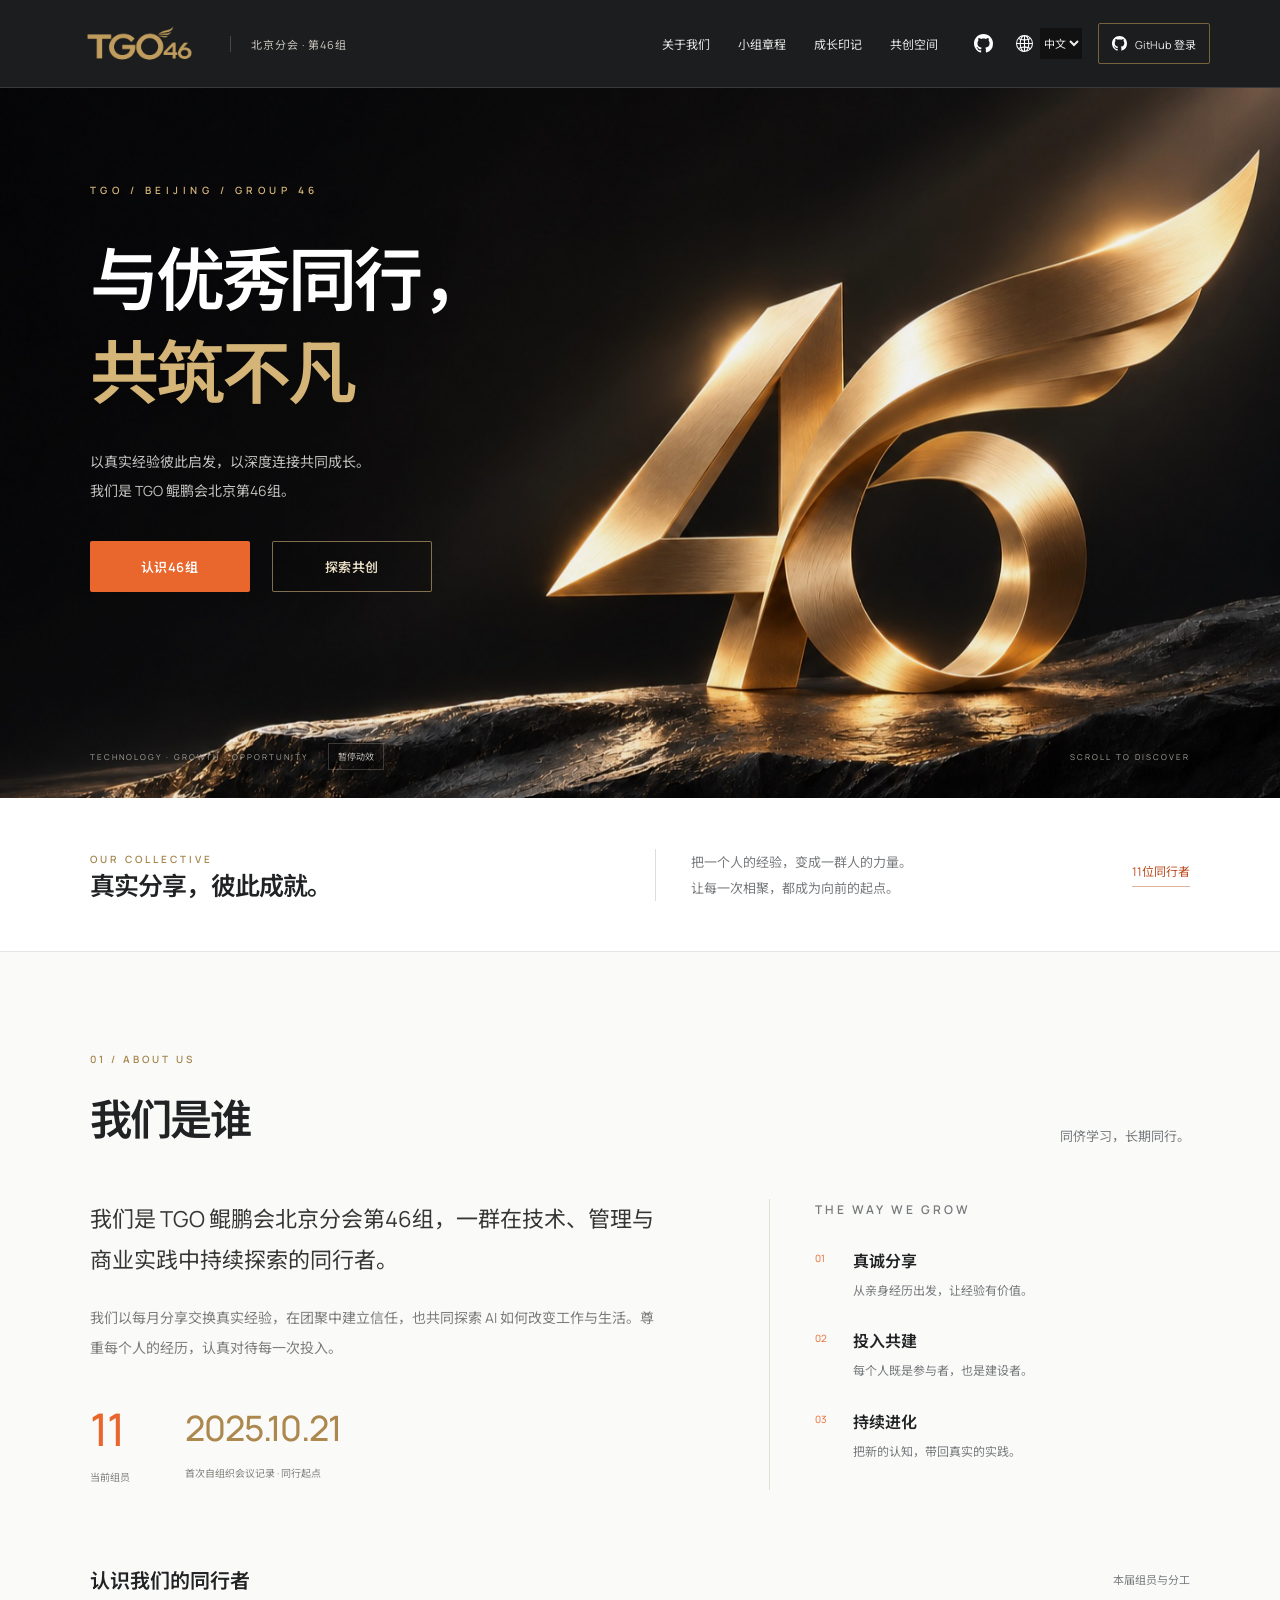
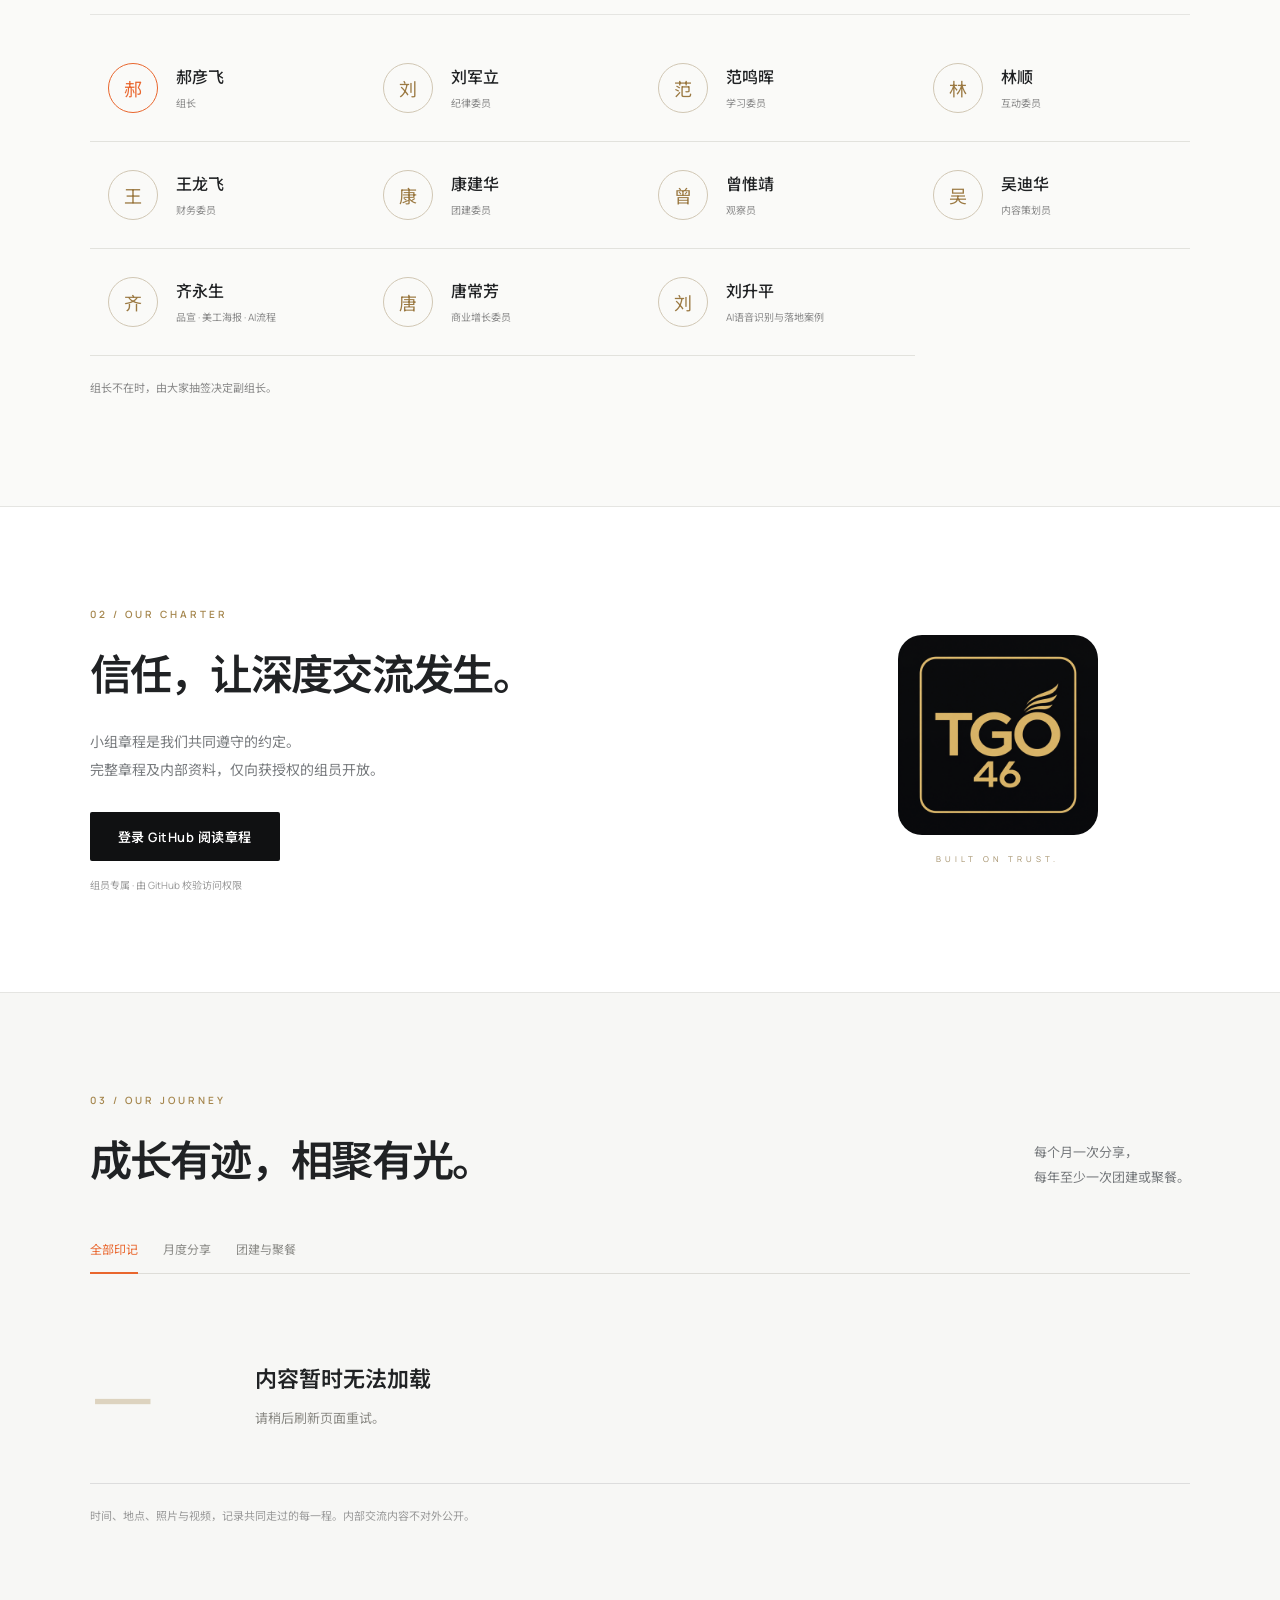
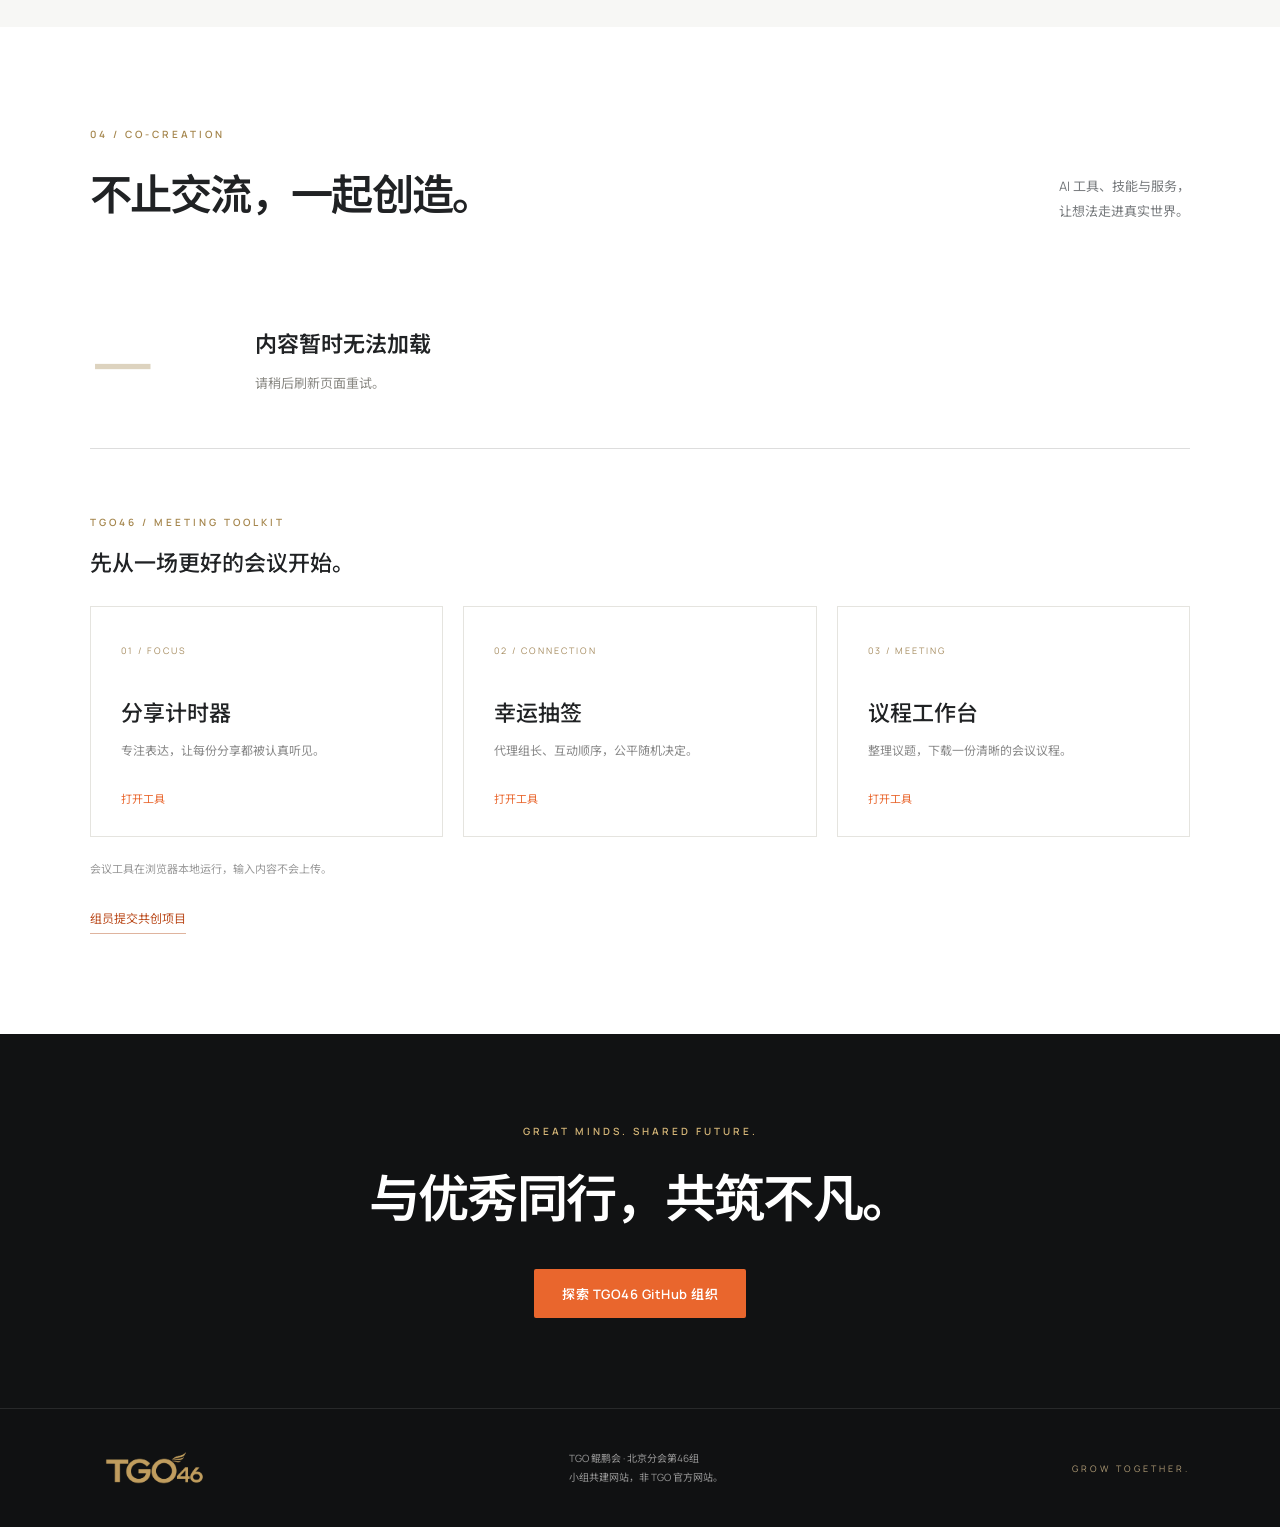
==== commit 31f91cd7: "Use transparent TGO46 site favicon" ====
--- a/index.html
+++ b/index.html
@@ -1,7 +1,7 @@
 <!doctype html>
-<html lang="zh-CN"><head><meta charset="utf-8"><meta name="viewport" content="width=device-width,initial-scale=1"><meta name="theme-color" content="#101112"><meta name="description" content="TGO鲲鹏会北京分会第46组，与优秀同行，共筑不凡。真实分享、深度连接、AI共创。"><meta property="og:title" content="TGO46 · 与优秀同行，共筑不凡"><meta property="og:image" content="https://tgo46.github.io/hero.jpg"><title>TGO46 · 与优秀同行，共筑不凡</title><link rel="icon" href="badge.png"><link rel="preload" as="image" href="hero.jpg"><link rel="stylesheet" href="v2-style.css"><script defer src="v2-app.js"></script></head>
+<html lang="zh-CN"><head><meta charset="utf-8"><meta name="viewport" content="width=device-width,initial-scale=1"><meta name="theme-color" content="#101112"><meta name="description" content="TGO鲲鹏会北京分会第46组，与优秀同行，共筑不凡。真实分享、深度连接、AI共创。"><meta property="og:title" content="TGO46 · 与优秀同行，共筑不凡"><meta property="og:image" content="https://tgo46.github.io/hero.jpg"><title>TGO46 · 与优秀同行，共筑不凡</title><link rel="icon" type="image/png" href="favicon.png?v=8a1ae8d3"><link rel="apple-touch-icon" href="badge.png"><link rel="preload" as="image" href="hero.jpg"><link rel="stylesheet" href="v3-style.css"><script defer src="v2-app.js"></script></head>
 <body><a class="skip" href="#main" data-i="skip">跳到正文</a><header id="header"><a class="brand" href="#" aria-label="TGO46 首页"><img src="wordmark.png" alt="TGO46"><span data-i="chapter">北京分会 · 第46组</span></a><nav id="nav" aria-label="主导航"><a href="#about" data-i="navAbout">关于我们</a><a href="#charter" data-i="navCharter">小组章程</a><a href="#journey" data-i="navJourney">成长印记</a><a href="#create" data-i="navCreate">共创空间</a></nav><div class="nav-actions"><a class="icon-button" href="https://github.com/TGO46" target="_blank" rel="noopener noreferrer" aria-label="GitHub organization"><img src="github.svg" alt="GitHub"></a><div class="language"><img src="globe.svg" alt=""><select id="language" aria-label="Language / 语言"><option value="zh">中文</option><option value="en">EN</option></select></div><a class="login" id="login" aria-label="GitHub sign in / 登录" href="https://github.com/login?return_to=https%3A%2F%2Fgithub.com%2FTGO46%2Fmembers"><img src="github.svg" alt=""><span data-i="login">GitHub 登录</span></a><button class="icon-button mobile-toggle" id="mobile-toggle" aria-label="菜单 Menu" aria-controls="nav" aria-expanded="false"><img src="menu.svg" alt=""></button></div></header>
-<main id="main"><section class="hero" id="hero"><img class="hero-art" src="hero.jpg" alt="金色展翼46雕塑" fetchpriority="high"><div class="hero-scrim"></div><div class="hero-copy"><div class="eyebrow hero-label">TGO / BEIJING / GROUP 46</div><h1><span data-i="hero1">与优秀同行，</span><br><span class="gold" data-i="hero2">共筑不凡</span></h1><p class="hero-description" data-i="heroDesc">以真实经验彼此启发，以深度连接共同成长。<br>我们是 TGO 鲲鹏会北京第46组。</p><div class="hero-actions"><a class="button gold-button" href="#about" data-i="meet">认识46组</a><a class="button ghost" href="#create" data-i="explore">探索共创</a></div></div><div class="hero-foot"><span>TECHNOLOGY · GROWTH · OPPORTUNITY</span><button id="motion-toggle" aria-pressed="false" data-i="pauseMotion">暂停动效</button><a href="#about">SCROLL TO DISCOVER</a></div></section>
+<main id="main"><section class="hero" id="hero"><img class="hero-art" src="hero.jpg" alt="金色展翼46雕塑" fetchpriority="high"><img class="hero-art hero-reflection" src="hero.jpg" alt="" aria-hidden="true"><div class="hero-scrim"></div><div class="hero-copy"><div class="eyebrow hero-label">TGO / BEIJING / GROUP 46</div><h1><span data-i="hero1">与优秀同行，</span><br><span class="gold" data-i="hero2">共筑不凡</span></h1><p class="hero-description" data-i="heroDesc">以真实经验彼此启发，以深度连接共同成长。<br>我们是 TGO 鲲鹏会北京第46组。</p><div class="hero-actions"><a class="button gold-button" href="#about" data-i="meet">认识46组</a><a class="button ghost" href="#create" data-i="explore">探索共创</a></div></div><div class="hero-foot"><span>TECHNOLOGY · GROWTH · OPPORTUNITY</span><button id="motion-toggle" aria-pressed="false" data-i="pauseMotion">暂停动效</button><a href="#about">SCROLL TO DISCOVER</a></div></section>
 <section class="intro-strip"><div><span class="eyebrow">OUR COLLECTIVE</span><h2 data-i="collective">真实分享，彼此成就。</h2></div><p data-i="collectiveDesc">把一个人的经验，变成一群人的力量。<br>让每一次相聚，都成为向前的起点。</p><a class="inline-link" href="#people" data-i="eleven">11位同行者</a></section>
 <section class="section about" id="about"><div class="section-heading reveal"><div><p class="eyebrow">01 / ABOUT US</p><h2 data-i="aboutTitle">我们是谁</h2></div><p class="section-note" data-i="aboutNote">同侪学习，长期同行。</p></div><div class="about-grid reveal"><div class="about-copy"><p class="large-copy" data-i="aboutCopy">我们是 TGO 鲲鹏会北京分会第46组，一群在技术、管理与商业实践中持续探索的同行者。</p><p data-i="aboutMore">我们以每月分享交换真实经验，在团聚中建立信任，也共同探索 AI 如何改变工作与生活。尊重每个人的经历，认真对待每一次投入。</p><div class="fact-row"><div><strong>11</strong><span data-i="membersCount">当前组员</span></div><div><strong>2025.10.21</strong><span data-i="firstMeeting">首次自组织会议记录 · 同行起点</span></div></div></div><aside class="values"><p class="eyebrow">THE WAY WE GROW</p><div><span>01</span><h3 data-i="value1">真诚分享</h3><p data-i="value1Desc">从亲身经历出发，让经验有价值。</p></div><div><span>02</span><h3 data-i="value2">投入共建</h3><p data-i="value2Desc">每个人既是参与者，也是建设者。</p></div><div><span>03</span><h3 data-i="value3">持续进化</h3><p data-i="value3Desc">把新的认知，带回真实的实践。</p></div></aside></div><div class="people-heading reveal" id="people"><h3 data-i="peopleTitle">认识我们的同行者</h3><span data-i="peopleNote">本届组员与分工</span></div><div id="members" class="members reveal"></div><p class="deputy" data-i="deputy">组长不在时，由大家抽签决定副组长。</p></section>
 <section class="charter section" id="charter"><div class="reveal"><p class="eyebrow">02 / OUR CHARTER</p><h2 data-i="charterTitle">信任，让深度交流发生。</h2><p data-i="charterDesc">小组章程是我们共同遵守的约定。<br>完整章程及内部资料，仅向获授权的组员开放。</p><a class="button dark-button" href="https://github.com/TGO46/members/blob/main/CHARTER.docx" data-i="readCharter">登录 GitHub 阅读章程</a><span class="private-note" data-i="privateNote">组员专属 · 由 GitHub 校验访问权限</span></div><div class="charter-mark reveal"><img src="badge.png" alt="TGO46 专属徽标" loading="lazy"><span>BUILT ON TRUST.</span></div></section>
--- a/v3-style.css
+++ b/v3-style.css
@@ -0,0 +1,8 @@
+@import url('https://fonts.googleapis.com/css2?family=Noto+Sans+SC:wght@400;500;600;700;800&family=Manrope:wght@400;500;600;700;800&display=swap');
+:root{--black:#101112;--gold:#d4b577;--orange:#e9662d;--text:#202224;--muted:#777a7d;--line:#e5e5e2;--paper:#f7f7f5}*{box-sizing:border-box}html{scroll-behavior:smooth;scroll-padding-top:95px}body{margin:0;background:#fff;color:var(--text);font-family:Manrope,'Noto Sans SC',sans-serif;-webkit-font-smoothing:antialiased}a{text-decoration:none;color:inherit}button,input,textarea,select{font:inherit}button,a,select{-webkit-tap-highlight-color:transparent}button{cursor:pointer}button:focus-visible,a:focus-visible,input:focus-visible,textarea:focus-visible,select:focus-visible{outline:2px solid var(--orange);outline-offset:4px}button{color:inherit}img{max-width:100%}.skip{position:fixed;top:-100px;left:10px;background:#fff;z-index:30;padding:12px}.skip:focus{top:10px}header{height:88px;position:sticky;top:0;z-index:20;display:flex;align-items:center;padding:0 5.5%;background:#101112f2;border-bottom:1px solid #ffffff20;color:#e7e7e7;backdrop-filter:blur(18px);gap:30px}.brand{display:flex;align-items:center;gap:20px;flex-shrink:0}.brand img{width:140px;height:54px;object-fit:contain}.brand>span{border-left:1px solid #ffffff32;padding-left:20px;font-size:11px;letter-spacing:1px;color:#c7c4bd}nav{display:flex;gap:28px;margin-left:auto}nav a{font-size:12px;white-space:nowrap;padding-block:12px;position:relative}nav a:after{content:'';position:absolute;left:0;bottom:0;right:100%;height:2px;background:var(--orange);transition:right .3s}nav a:hover{color:var(--gold)}nav a:hover:after{right:0}.nav-actions{display:flex;align-items:center;gap:16px}.icon-button{display:flex;align-items:center;justify-content:center;width:32px;height:40px;background:none;border:0}.icon-button img,.language img,.login img{width:19px;height:19px;filter:invert(1);flex-shrink:0}.language{display:flex;gap:7px;align-items:center}.language img{width:17px}.language select{color:#eee;background:#111;border:0;font-size:11px;cursor:pointer;max-width:66px;padding:7px 0}.login{display:flex;align-items:center;gap:8px;font-size:11px;white-space:nowrap;border:1px solid #76633e;padding:10px 13px;border-radius:2px}.login img{width:15px}.login:hover{border-color:var(--orange);color:var(--gold)}.mobile-toggle{display:none}.hero{height:710px;min-height:650px;position:relative;isolation:isolate;overflow:hidden;background:var(--black);color:#fff}.hero-art{position:absolute;inset:-2%;width:104%;height:104%;max-width:none;object-fit:cover;object-position:center 30%;z-index:-3;transform:translate3d(var(--px,0px),var(--py,0px),0) scale(1.025);transition:transform .8s cubic-bezier(.2,.65,.2,1);animation:breathe 14s ease-in-out infinite alternate;will-change:transform}.hero-scrim{position:absolute;inset:0;z-index:-2;background:#090a0b0c}.hero-copy{padding:95px 0 0 7%;width:56%;max-width:850px}.eyebrow{font-family:Manrope,sans-serif;font-size:10px;font-weight:600;letter-spacing:3px;color:#a5864d;margin:0 0 24px}.hero-label{color:var(--gold);letter-spacing:4.5px;margin-bottom:35px}.hero h1{font-size:clamp(46px,5.4vw,82px);font-weight:600;line-height:1.35;letter-spacing:-2.8px;margin:0 0 28px}.gold{color:var(--gold)}.hero-description{font-size:14px;line-height:2.1;color:#c2c2c0;margin:0 0 36px;max-width:460px}.hero-actions{display:flex;gap:22px}.button{display:inline-flex;align-items:center;justify-content:center;border:0;min-height:48px;padding:15px 28px;min-width:160px;font-size:13px;font-weight:600;letter-spacing:.5px;border-radius:2px;transition:transform .25s,background .25s,box-shadow .25s}.gold-button{background:var(--orange);color:white}.gold-button:hover{background:#ff7a3d;box-shadow:0 8px 30px #e9662d2b;transform:translateY(-2px)}.ghost{border:1px solid #d0b57e99;color:#e8dcc4;background:#09090920}.ghost:hover{background:#d4b57716}.hero-foot{position:absolute;bottom:28px;left:7%;right:7%;display:flex;align-items:center;gap:20px;color:#a7a49d;font-size:8px;letter-spacing:2px}.hero-foot a{margin-left:auto}.hero-foot button{background:none;border:1px solid #ffffff30;color:#bbb8b0;padding:6px 9px;font-size:9px;letter-spacing:0}.hero-copy>*{animation:enter 1s both}.hero-copy h1{animation-delay:.12s}.hero-description{animation-delay:.25s!important}.hero-actions{animation-delay:.4s!important}.intro-strip{display:grid;grid-template-columns:1.2fr 1fr auto;align-items:center;gap:40px;padding:48px 7%;border-bottom:1px solid var(--line);background:#fff}.intro-strip .eyebrow{margin:0 0 15px}.intro-strip h2{font-size:25px;font-weight:600;margin:0;letter-spacing:-.8px}.intro-strip p{font-size:13px;line-height:2;color:var(--muted);padding-left:35px;border-left:1px solid #ddd;margin:0}.inline-link{font-size:12px;color:#bb4c1e;border-bottom:1px solid #dfb49e;padding-bottom:6px;white-space:nowrap}.section{padding:100px 7%}.section-heading{display:flex;justify-content:space-between;align-items:end;gap:35px;margin-bottom:50px}h2{font-size:clamp(30px,3.3vw,46px);letter-spacing:-1.7px;line-height:1.4;font-weight:600;margin:0}h3{font-weight:600}.section-note{font-size:13px;color:var(--muted);line-height:1.9;margin:0}.about{background:#fafaf8}.about-grid{display:grid;grid-template-columns:1.35fr 1fr;gap:10%}.about-copy>p{font-size:14px;color:#7c7c79;line-height:2.2;max-width:620px}.about-copy .large-copy{font-size:22px;line-height:1.85;color:#363636;margin-top:0}.fact-row{display:flex;gap:55px;margin-top:40px}.fact-row>div{display:flex;flex-direction:column;gap:13px}.fact-row strong{font-size:35px;font-weight:500;letter-spacing:-1px;color:#ad884e}.fact-row>div:first-child strong{color:var(--orange);font-size:45px;line-height:1.15}.fact-row span{font-size:10px;color:#81817c}.values{border-left:1px solid #e3dfd4;padding-left:45px}.values .eyebrow{margin-bottom:27px}.values>div{position:relative;padding-left:38px;margin-bottom:27px}.values span{position:absolute;left:0;top:3px;font-size:10px;color:var(--orange)}.values h3{font-size:16px;margin:0 0 8px}.values p{font-size:12px;color:var(--muted);margin:0;line-height:1.8}.people-heading{display:flex;justify-content:space-between;margin-top:75px;padding-bottom:20px;border-bottom:1px solid var(--line);align-items:center}.people-heading h3{font-size:20px;margin:0}.people-heading span{font-size:11px;color:var(--muted)}.members{display:grid;grid-template-columns:repeat(4,1fr);gap:0;margin-top:20px}.member{border-bottom:1px solid #e2e2dd;padding:28px 18px;display:flex;align-items:center;gap:18px;transition:background .25s,transform .25s}.member:hover{background:#fff;transform:translateY(-3px)}.member .initial{display:flex;align-items:center;justify-content:center;width:50px;height:50px;flex-shrink:0;border:1px solid #d1c7b4;border-radius:50%;font-size:18px;font-weight:400;color:#9b7942}.member h3{font-size:16px;margin:0 0 7px;font-weight:500}.member p{font-size:10px;line-height:1.6;color:#888;margin:0;max-width:140px}.member:first-child .initial{border-color:var(--orange);color:var(--orange)}.deputy{font-size:11px;color:#888;padding-top:12px}.charter{background:#fff;display:grid;grid-template-columns:1.7fr 1fr;gap:60px;border-block:1px solid var(--line);align-items:center}.charter h2{margin-bottom:24px}.charter p:not(.eyebrow){font-size:14px;line-height:2;color:var(--muted);margin-bottom:28px}.dark-button{background:var(--black);color:white}.dark-button:hover{background:var(--orange);transform:translateY(-2px)}.private-note{display:block;font-size:10px;color:#999;margin-top:16px}.charter-mark{display:flex;flex-direction:column;align-items:center;gap:18px}.charter-mark img{width:200px;border-radius:24px}.charter-mark>span{font-size:8px;letter-spacing:4px;color:#a18d66}.journey{background:var(--paper)}.journey-tabs{display:flex;gap:25px;border-bottom:1px solid #deddd8;margin-bottom:35px}.journey-tabs button{background:none;border:0;padding:0 0 15px;color:#8b8b87;position:relative;font-size:12px}.journey-tabs button.active{color:var(--orange)}.journey-tabs button.active:after{content:'';position:absolute;left:0;bottom:-1px;right:0;height:2px;background:var(--orange)}.empty-state{padding:45px 0;display:grid;grid-template-columns:130px 1fr;align-items:center;gap:35px;border-bottom:1px solid #ddd}.empty-number{font-size:84px;line-height:1;font-weight:400;color:#ddd3bf;letter-spacing:-6px}.empty-state h3{font-size:22px;margin:0 0 12px}.empty-state p{font-size:13px;color:#8a8984;line-height:1.9;margin:0}.section-caption{font-size:11px;color:#999;line-height:1.9;margin:22px 0 0}.moment-list{display:grid;grid-template-columns:repeat(3,1fr);gap:25px}.moment{background:#fff;overflow:hidden;border-radius:3px}.moment img{width:100%;aspect-ratio:16/10;object-fit:cover;transition:transform .5s}.moment:hover img{transform:scale(1.035)}.moment .moment-info{padding:23px}.moment small{font-size:10px;color:var(--orange)}.moment h3{font-size:18px;line-height:1.7;margin:12px 0}.moment p{font-size:12px;color:#888;line-height:1.9}.moment video{width:100%;max-height:300px}.moment .gallery{display:grid;grid-template-columns:repeat(2,1fr);gap:5px}.create{background:#fff}.projects-empty{background:#f9f7f2;border-left:3px solid var(--orange);padding:25px 30px;display:flex;gap:30px;justify-content:space-between;align-items:center}.projects-empty h3{font-size:18px;margin:0 0 10px}.projects-empty p{font-size:12px;color:#888;line-height:1.9;margin:0}.projects-empty>span{font-size:10px;color:#b7a482;letter-spacing:2px;white-space:nowrap}.project-list{display:grid;grid-template-columns:repeat(3,1fr);gap:24px}.project{border:1px solid var(--line);padding:30px}.project h3{font-size:20px}.project p{font-size:13px;line-height:2;color:#777}.project small{color:var(--orange)}.toolbox-title{margin-top:60px;margin-bottom:28px}.toolbox-title h3{font-size:22px;font-weight:500;margin:14px 0 0}.tools{display:grid;grid-template-columns:repeat(3,1fr);gap:20px}.tool{text-align:left;border:1px solid #e5e4df;background:white;padding:30px;min-height:230px;transition:transform .3s,border-color .3s,box-shadow .3s}.tool:hover{transform:translateY(-6px);border-color:#df986c;box-shadow:0 10px 30px #20150809}.tool>span:first-child{font-size:9px;letter-spacing:2px;color:#a68c60}.tool h3{font-size:22px;margin:36px 0 12px;font-weight:500}.tool p{font-size:12px;color:#888;line-height:1.9}.tool .tool-action{display:block;margin-top:27px;color:var(--orange);font-size:11px}.submit-link{display:inline-block;margin-top:30px}.closing{background:#111213;text-align:center;padding:90px 20px;color:#fff}.closing h2{font-size:clamp(30px,4vw,52px);margin-bottom:35px}.closing .eyebrow{color:var(--gold)}footer{display:flex;align-items:center;justify-content:space-between;background:#101112;color:#fff;border-top:1px solid #ffffff1a;padding:30px 7%;gap:30px}footer .brand img{width:130px}footer p{font-size:10px;color:#999;line-height:1.9}footer>span{font-size:9px;letter-spacing:3px;color:#af9b75}dialog{background:#fff;border:1px solid #bda476;border-radius:6px;color:#252525;width:min(560px,92vw);padding:26px;max-height:90dvh}dialog::backdrop{background:#000b;backdrop-filter:blur(8px)}.dialog-top{display:flex;justify-content:space-between;align-items:center;font-size:9px;letter-spacing:2px;color:#ac8b50}.dialog-top button{border:0;background:none;font-size:28px;line-height:1.3;width:40px;height:40px}.dialog-top+h2{margin:15px 0}dialog h2{font-size:28px;letter-spacing:-1px;margin:18px 0}dialog p{font-size:13px;color:#888;line-height:1.9}dialog label{display:block;font-size:12px;margin:22px 0 8px}dialog input,dialog textarea{background:#fafafa;border:1px solid #ddd;border-radius:3px;color:#333;width:100%;padding:12px}dialog textarea{min-height:140px;resize:vertical}dialog .actions{display:flex;gap:12px;margin-top:22px;flex-wrap:wrap}dialog .primary{background:var(--orange);color:#fff;border:0;padding:12px 20px;border-radius:2px}dialog .outline{background:none;border:1px solid #ccc;padding:12px 20px;border-radius:2px}#clock{font-size:75px;letter-spacing:4px;text-align:center;color:#ad8c4d;padding:28px 0}#draw-result{font-size:32px;color:#ad8c4d;text-align:center;padding:30px 0;overflow-wrap:anywhere}#toast{position:fixed;bottom:25px;left:50%;transform:translateX(-50%);background:#222;color:#fff;padding:12px 22px;opacity:0;pointer-events:none;z-index:30;font-size:13px;max-width:90vw;transition:opacity .2s}#toast.show{opacity:1}.reveal{opacity:1;transform:none}.js-motion .reveal:not(.visible){opacity:0;transform:translateY(25px)}.reveal{transition:opacity .8s,transform .8s}.motion-paused *{animation-play-state:paused!important}.motion-paused .reveal{opacity:1!important;transform:none!important}.motion-paused .hero-art{transform:scale(1.025)!important}.hero-copy{transition:transform .5s}html[lang=en] .hero h1{font-size:clamp(42px,4.8vw,72px);line-height:1.15;letter-spacing:-3px}html[lang=en] .brand>span{font-size:9px}html[lang=en] nav{gap:22px}@keyframes enter{from{opacity:0;transform:translateY(18px)}to{opacity:1;transform:translateY(0)}}@keyframes breathe{from{filter:brightness(.94)}to{filter:brightness(1.08)}}@media(min-width:1700px){.hero-copy{padding-top:110px}.hero{height:790px}}@media(max-width:1200px){header{padding:0 4%;gap:20px}.brand>span{display:none}nav{gap:22px}.nav-actions{gap:12px}.hero-copy{width:58%;padding-top:100px}.hero{height:650px;min-height:0}.hero h1{font-size:60px}.hero-description{font-size:13px}.members{grid-template-columns:repeat(3,1fr)}.about-grid{gap:7%}.section{padding:85px 6%}.tool{padding:25px}}@media(max-width:900px){header{height:78px}.brand img{width:115px;height:45px}nav{gap:17px}nav a{font-size:11px}.login span{display:none}.login{border:0;padding:7px}.login img{width:18px}.nav-actions{gap:8px}.hero{height:620px}.hero h1{font-size:53px}.hero-copy{padding:90px 0 0 6%;width:62%}.hero-art{object-position:61% center;opacity:.9}.hero-description{max-width:340px}.hero-scrim{background:#090a0b28}.intro-strip{padding:35px 6%;gap:25px}.intro-strip h2{font-size:21px}.intro-strip p{font-size:11px;padding-left:25px}.intro-strip .inline-link{display:none}.intro-strip{grid-template-columns:1fr 1fr}.about-grid{grid-template-columns:1fr}.values{margin-top:40px;border-left:0;padding:30px 0 0;border-top:1px solid #ddd;display:grid;grid-template-columns:repeat(3,1fr);gap:18px}.values>.eyebrow{grid-column:1/-1;margin:0}.values>div{padding-left:25px;margin:0}.charter{gap:30px;grid-template-columns:1.7fr 1fr}.charter-mark img{width:160px}.tools{gap:12px}.tool{padding:22px}.tool h3{font-size:19px}.tool p{font-size:11px}}@media(max-width:640px){html{scroll-padding-top:76px}header{height:72px;padding:0 5%;justify-content:space-between;gap:5px}.brand img{width:105px;height:42px}.nav-actions{gap:7px}.language{gap:5px}.language select{font-size:10px;max-width:54px}.language img{width:16px}.icon-button{width:28px}.icon-button img{width:18px;height:18px}.mobile-toggle{display:flex}.login{padding:5px}.login img{width:18px}.nav-actions>a.icon-button{display:flex}nav{display:none;position:absolute;top:72px;left:0;right:0;background:#151617;border-bottom:1px solid #514329;padding:20px 7%;margin:0}nav.open{display:grid;gap:4px}nav a{font-size:14px;padding:14px 0}.hero{height:740px;max-height:none;min-height:650px}.hero-art{inset:auto -6% -4%;width:112%;height:68%;object-fit:cover;object-position:64% 54%;opacity:1;animation-duration:18s}.hero-scrim{background:linear-gradient(#101112 0%,#101112 26%,#101112dc 36%,#10111200 67%)}.hero-copy{padding:44px 6% 0;width:100%;position:relative}.hero-label{font-size:8px;letter-spacing:3px;margin-bottom:24px}.hero h1{font-size:43px;letter-spacing:-1.5px;line-height:1.3;margin-bottom:18px}.hero-description{font-size:11px;line-height:1.9;max-width:100%;margin-bottom:23px}.hero-actions{gap:13px}.button{min-width:125px;min-height:43px;padding:12px 20px;font-size:11px}.hero-foot{left:6%;right:6%;bottom:17px;gap:10px;font-size:6px;letter-spacing:1px}.hero-foot button{font-size:8px;padding:5px 7px}.hero-foot a{display:none}.intro-strip{padding:32px 6%;grid-template-columns:1fr;gap:20px}.intro-strip .eyebrow{font-size:8px;margin-bottom:12px}.intro-strip h2{font-size:24px}.intro-strip p{border-left:0;padding:0;font-size:12px}.section{padding:60px 6%}.section-heading{flex-direction:column;align-items:start;gap:20px;margin-bottom:32px}.section-heading .eyebrow{font-size:9px;margin-bottom:15px}.section-heading h2{font-size:30px}.section-note{font-size:12px}.about-copy .large-copy{font-size:19px}.about-copy>p{font-size:13px}.fact-row{gap:30px;margin-top:30px}.fact-row strong{font-size:27px}.fact-row>div:first-child strong{font-size:36px}.fact-row span{font-size:9px}.values{gap:12px;padding-top:25px}.values>div{padding-left:0}.values span{position:static;display:block;margin-bottom:8px}.values h3{font-size:14px}.values p{font-size:10px}.people-heading{margin-top:45px}.people-heading h3{font-size:18px}.people-heading span{font-size:9px}.members{grid-template-columns:repeat(2,1fr)}.member{padding:22px 7px;gap:10px;align-items:start}.member .initial{width:38px;height:38px;font-size:15px}.member h3{font-size:14px;margin-top:1px}.member p{font-size:9px;max-width:100px}.deputy{font-size:10px}.charter{grid-template-columns:1fr;gap:30px}.charter h2{font-size:28px}.charter p:not(.eyebrow){font-size:12px}.charter-mark{display:none}.private-note{font-size:9px}.journey-tabs{gap:23px;margin-bottom:18px}.journey-tabs button{font-size:11px}.empty-state{grid-template-columns:70px 1fr;gap:20px;padding:30px 0}.empty-number{font-size:58px;letter-spacing:-3px}.empty-state h3{font-size:18px}.empty-state p{font-size:11px}.section-caption{font-size:10px}.moment-list{grid-template-columns:1fr}.projects-empty{padding:22px;display:block}.projects-empty>span{display:none}.projects-empty h3{font-size:16px}.projects-empty p{font-size:11px}.project-list{grid-template-columns:1fr}.toolbox-title{margin-top:40px}.toolbox-title .eyebrow{font-size:8px}.toolbox-title h3{font-size:20px}.tools{grid-template-columns:1fr;gap:14px}.tool{min-height:185px;padding:25px}.tool h3{font-size:21px;margin-top:25px}.tool p{font-size:12px}.tool .tool-action{margin-top:20px}.closing{padding:65px 6%}.closing h2{font-size:29px}.closing .eyebrow{font-size:8px;letter-spacing:2px}footer{padding:25px 6%;gap:15px;align-items:start}footer .brand img{width:100px;height:40px}footer p{font-size:8px}footer>span{display:none}dialog{padding:22px}dialog h2{font-size:24px}#clock{font-size:60px}#draw-result{font-size:27px}html[lang=en] .hero h1{font-size:39px;letter-spacing:-1.5px}html[lang=en] .hero{height:790px}html[lang=en] .hero-copy{padding-top:42px}html[lang=en] .hero-art{height:61%}}
+@media(prefers-reduced-motion:reduce){html{scroll-behavior:auto}*,*:before,*:after{animation:none!important;transition:none!important}.js-motion .reveal{opacity:1!important;transform:none!important}.hero-art{transform:none!important}}@media(pointer:coarse){.hero-art{transform:none!important}.tool:hover,.member:hover{transform:none}}
+
+.hero-reflection{z-index:-2;filter:brightness(1.55) saturate(.8);mix-blend-mode:screen;opacity:.35;pointer-events:none;animation:metalSweep 11s ease-in-out infinite;clip-path:polygon(0 0,0 0,0 100%,0 100%)}
+@keyframes metalSweep{0%,45%{clip-path:polygon(0 0,0 0,0 100%,0 100%)}55%{clip-path:polygon(38% 0,42% 0,15% 100%,11% 100%)}75%{clip-path:polygon(100% 0,100% 0,90% 100%,86% 100%)}85%,100%{clip-path:polygon(100% 0,100% 0,100% 100%,100% 100%)}}
+.motion-paused .hero-reflection{opacity:0}@media(prefers-reduced-motion:reduce){.hero-reflection{display:none}}
+@media(max-width:360px){header .brand img{width:90px}.nav-actions{gap:5px}.language select{max-width:45px}.hero h1{font-size:39px}.fact-row{gap:22px}.fact-row strong{font-size:24px}}
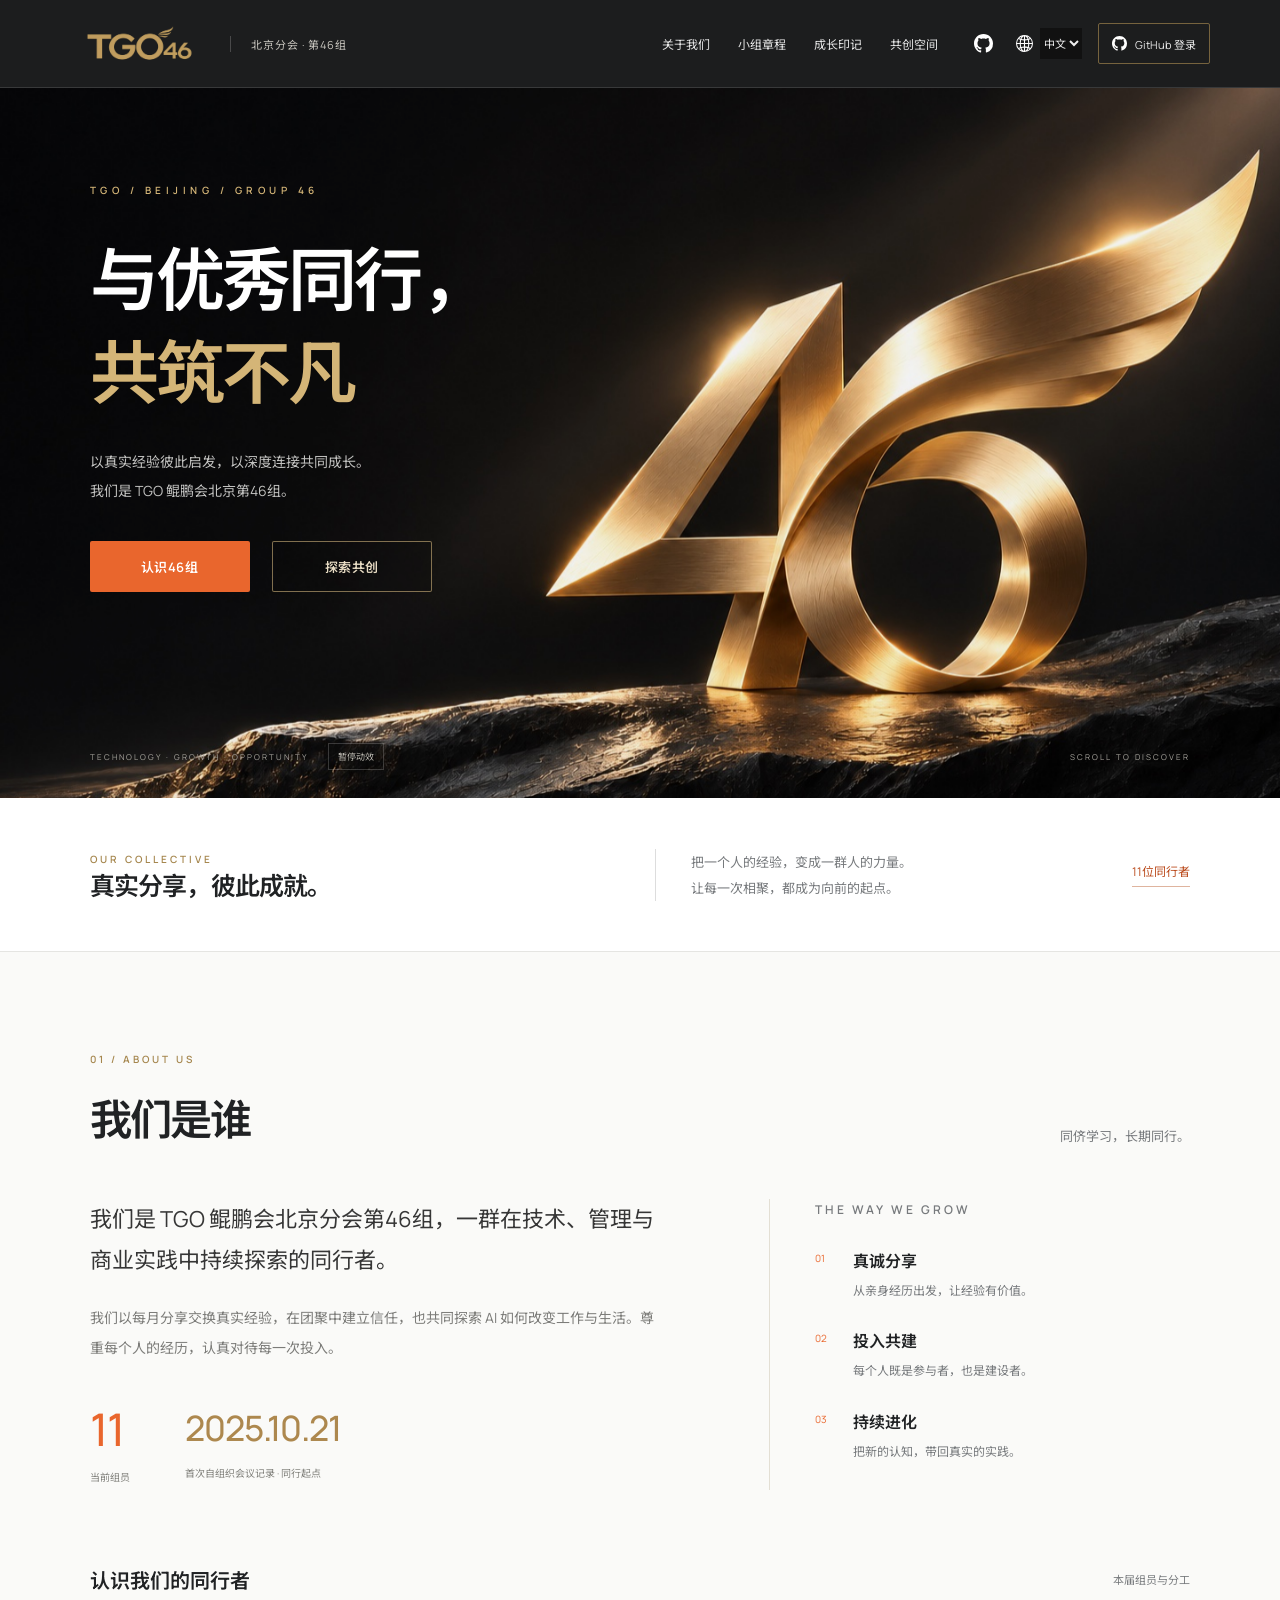
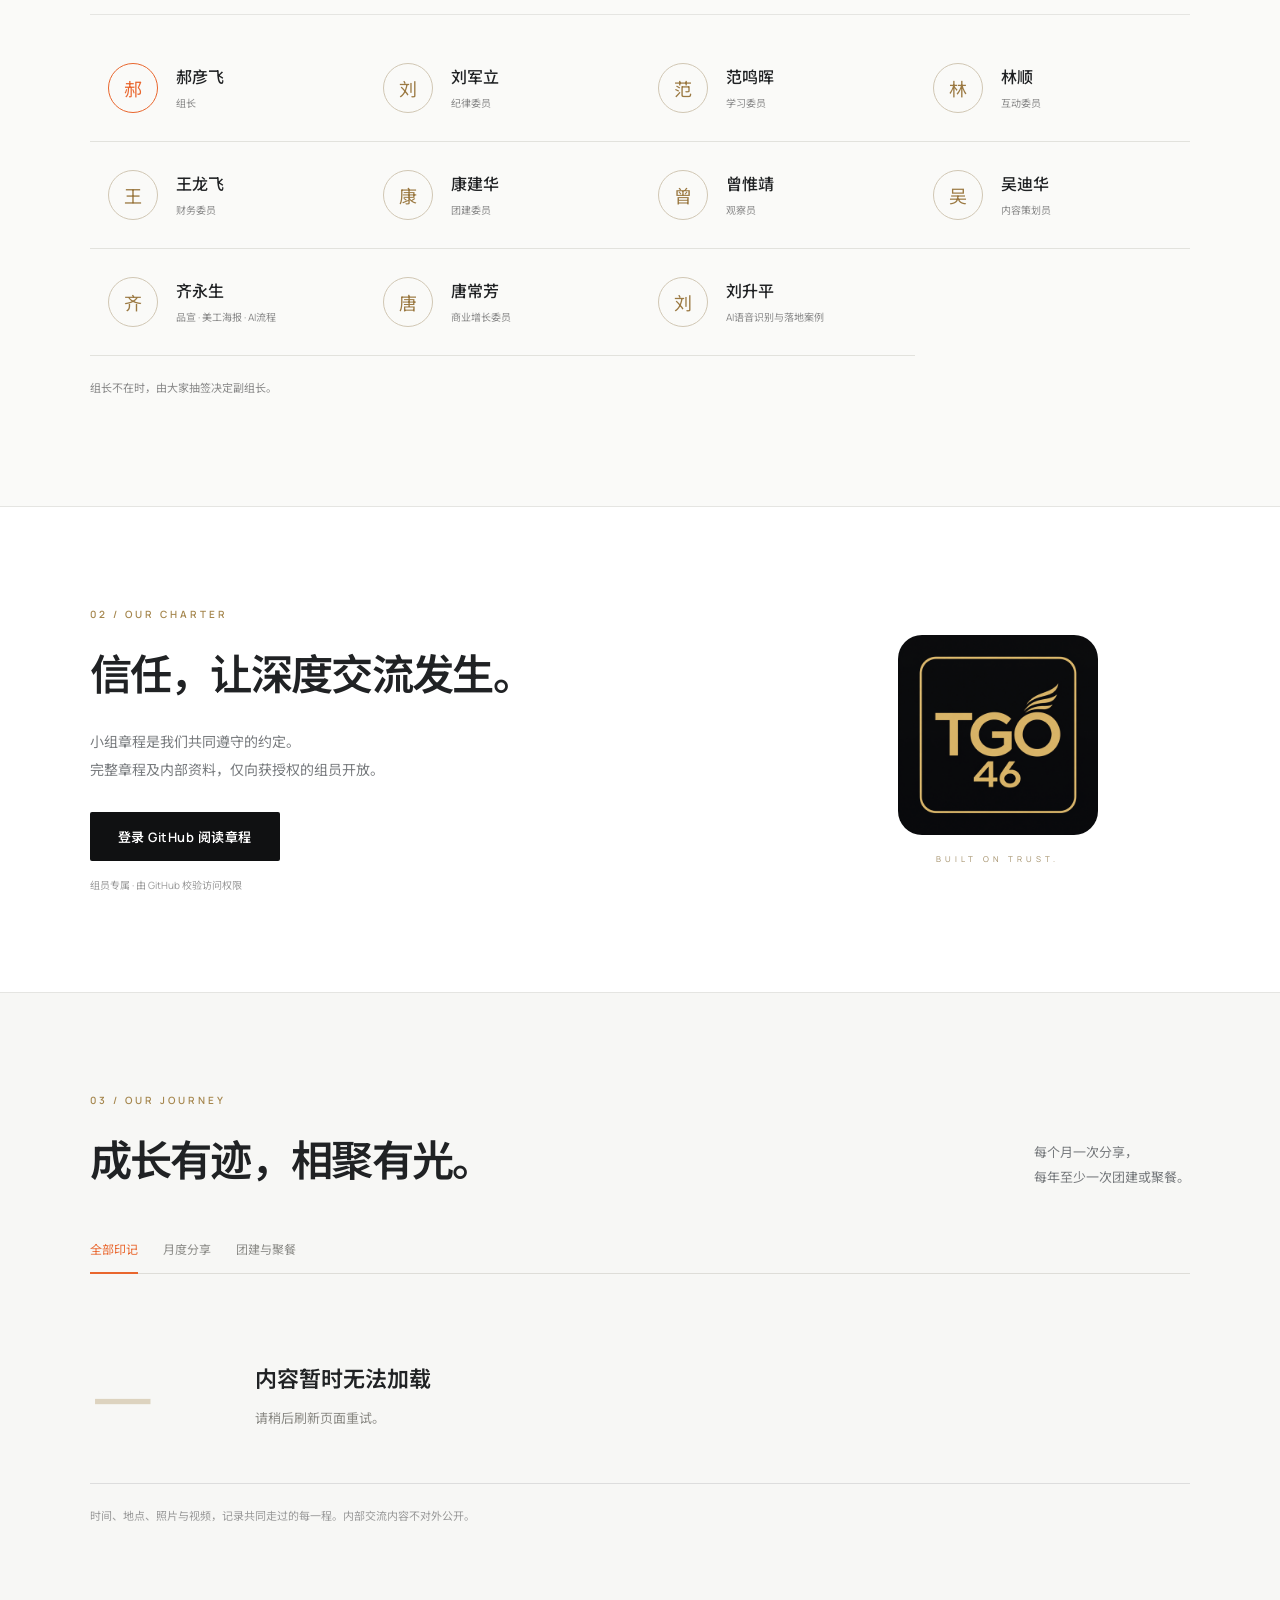
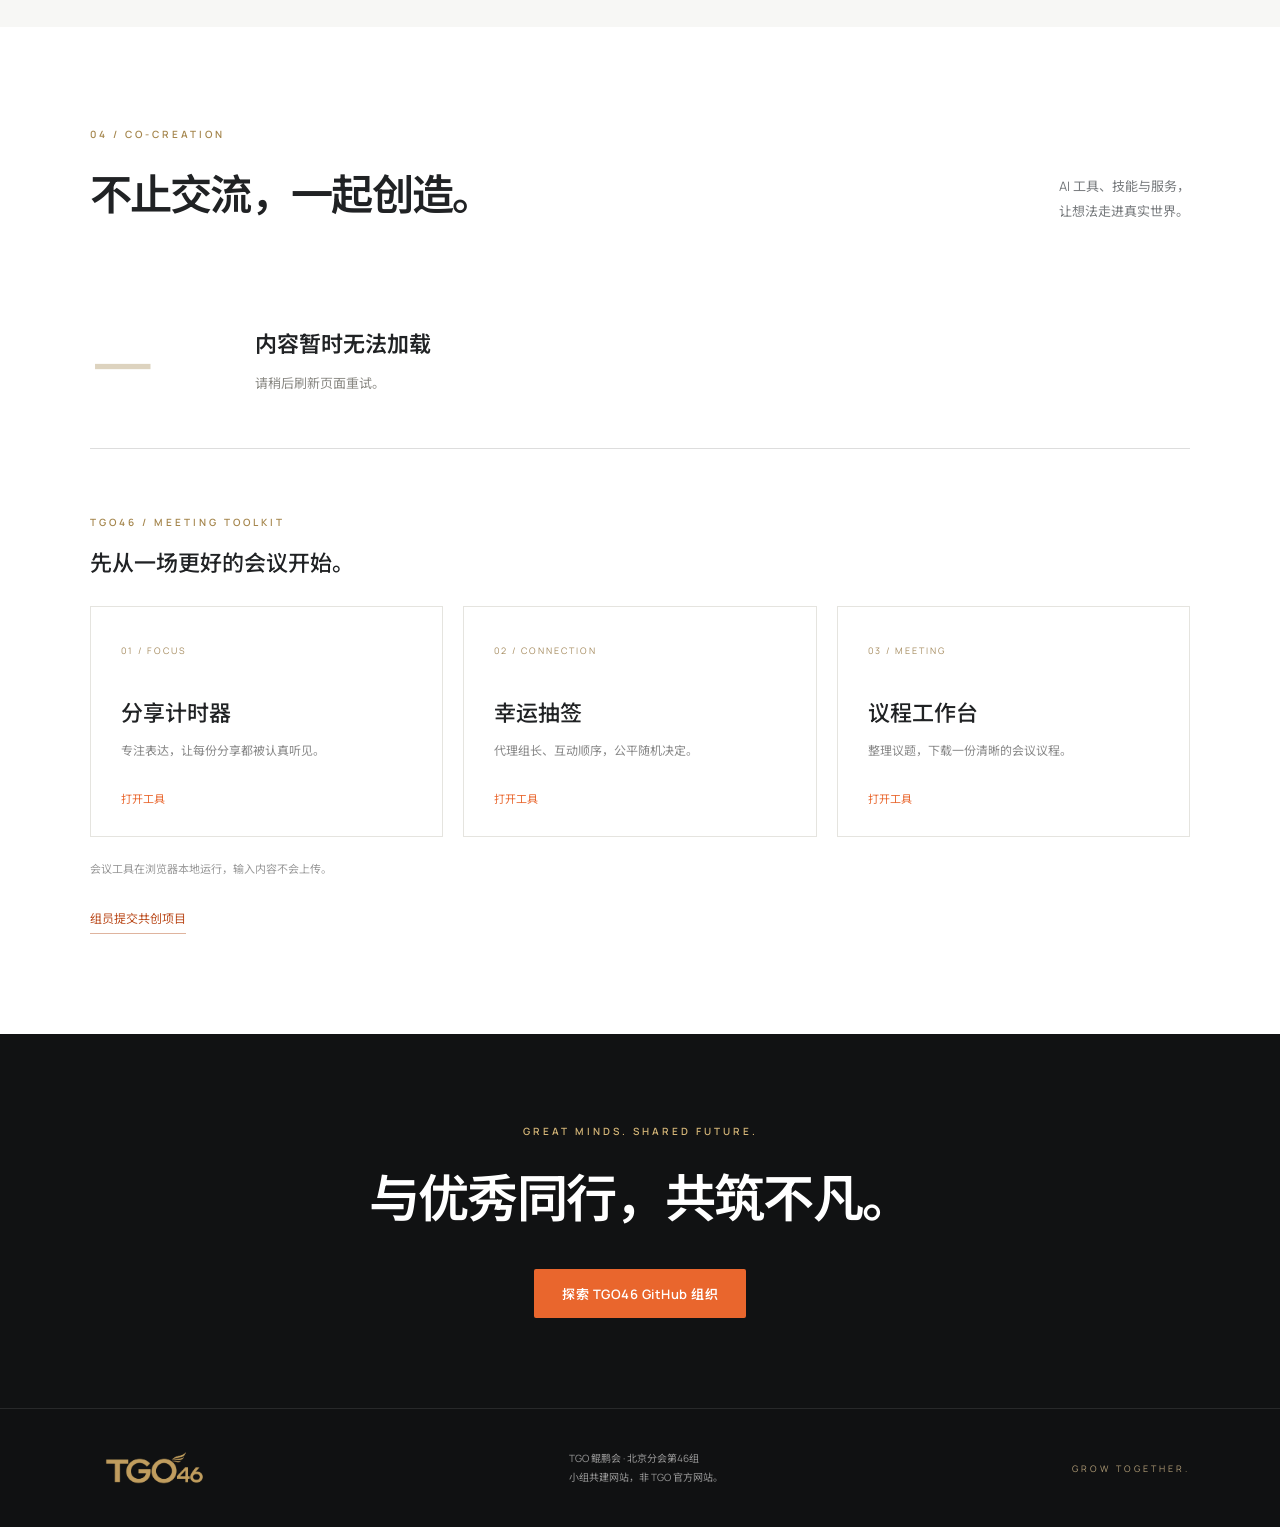
==== commit 31fec189: "Use official TGO46 glyphs and colors for favicon" ====
--- a/index.html
+++ b/index.html
@@ -1,5 +1,5 @@
 <!doctype html>
-<html lang="zh-CN"><head><meta charset="utf-8"><meta name="viewport" content="width=device-width,initial-scale=1"><meta name="theme-color" content="#101112"><meta name="description" content="TGO鲲鹏会北京分会第46组，与优秀同行，共筑不凡。真实分享、深度连接、AI共创。"><meta property="og:title" content="TGO46 · 与优秀同行，共筑不凡"><meta property="og:image" content="https://tgo46.github.io/hero.jpg"><title>TGO46 · 与优秀同行，共筑不凡</title><link rel="icon" type="image/png" href="favicon.png?v=8a1ae8d3"><link rel="apple-touch-icon" href="badge.png"><link rel="preload" as="image" href="hero.jpg"><link rel="stylesheet" href="v3-style.css"><script defer src="v2-app.js"></script></head>
+<html lang="zh-CN"><head><meta charset="utf-8"><meta name="viewport" content="width=device-width,initial-scale=1"><meta name="theme-color" content="#101112"><meta name="description" content="TGO鲲鹏会北京分会第46组，与优秀同行，共筑不凡。真实分享、深度连接、AI共创。"><meta property="og:title" content="TGO46 · 与优秀同行，共筑不凡"><meta property="og:image" content="https://tgo46.github.io/hero.jpg"><title>TGO46 · 与优秀同行，共筑不凡</title><link rel="icon" type="image/png" href="favicon.png?v=008cf1b8"><link rel="apple-touch-icon" href="badge.png"><link rel="preload" as="image" href="hero.jpg"><link rel="stylesheet" href="v3-style.css"><script defer src="v2-app.js"></script></head>
 <body><a class="skip" href="#main" data-i="skip">跳到正文</a><header id="header"><a class="brand" href="#" aria-label="TGO46 首页"><img src="wordmark.png" alt="TGO46"><span data-i="chapter">北京分会 · 第46组</span></a><nav id="nav" aria-label="主导航"><a href="#about" data-i="navAbout">关于我们</a><a href="#charter" data-i="navCharter">小组章程</a><a href="#journey" data-i="navJourney">成长印记</a><a href="#create" data-i="navCreate">共创空间</a></nav><div class="nav-actions"><a class="icon-button" href="https://github.com/TGO46" target="_blank" rel="noopener noreferrer" aria-label="GitHub organization"><img src="github.svg" alt="GitHub"></a><div class="language"><img src="globe.svg" alt=""><select id="language" aria-label="Language / 语言"><option value="zh">中文</option><option value="en">EN</option></select></div><a class="login" id="login" aria-label="GitHub sign in / 登录" href="https://github.com/login?return_to=https%3A%2F%2Fgithub.com%2FTGO46%2Fmembers"><img src="github.svg" alt=""><span data-i="login">GitHub 登录</span></a><button class="icon-button mobile-toggle" id="mobile-toggle" aria-label="菜单 Menu" aria-controls="nav" aria-expanded="false"><img src="menu.svg" alt=""></button></div></header>
 <main id="main"><section class="hero" id="hero"><img class="hero-art" src="hero.jpg" alt="金色展翼46雕塑" fetchpriority="high"><img class="hero-art hero-reflection" src="hero.jpg" alt="" aria-hidden="true"><div class="hero-scrim"></div><div class="hero-copy"><div class="eyebrow hero-label">TGO / BEIJING / GROUP 46</div><h1><span data-i="hero1">与优秀同行，</span><br><span class="gold" data-i="hero2">共筑不凡</span></h1><p class="hero-description" data-i="heroDesc">以真实经验彼此启发，以深度连接共同成长。<br>我们是 TGO 鲲鹏会北京第46组。</p><div class="hero-actions"><a class="button gold-button" href="#about" data-i="meet">认识46组</a><a class="button ghost" href="#create" data-i="explore">探索共创</a></div></div><div class="hero-foot"><span>TECHNOLOGY · GROWTH · OPPORTUNITY</span><button id="motion-toggle" aria-pressed="false" data-i="pauseMotion">暂停动效</button><a href="#about">SCROLL TO DISCOVER</a></div></section>
 <section class="intro-strip"><div><span class="eyebrow">OUR COLLECTIVE</span><h2 data-i="collective">真实分享，彼此成就。</h2></div><p data-i="collectiveDesc">把一个人的经验，变成一群人的力量。<br>让每一次相聚，都成为向前的起点。</p><a class="inline-link" href="#people" data-i="eleven">11位同行者</a></section>
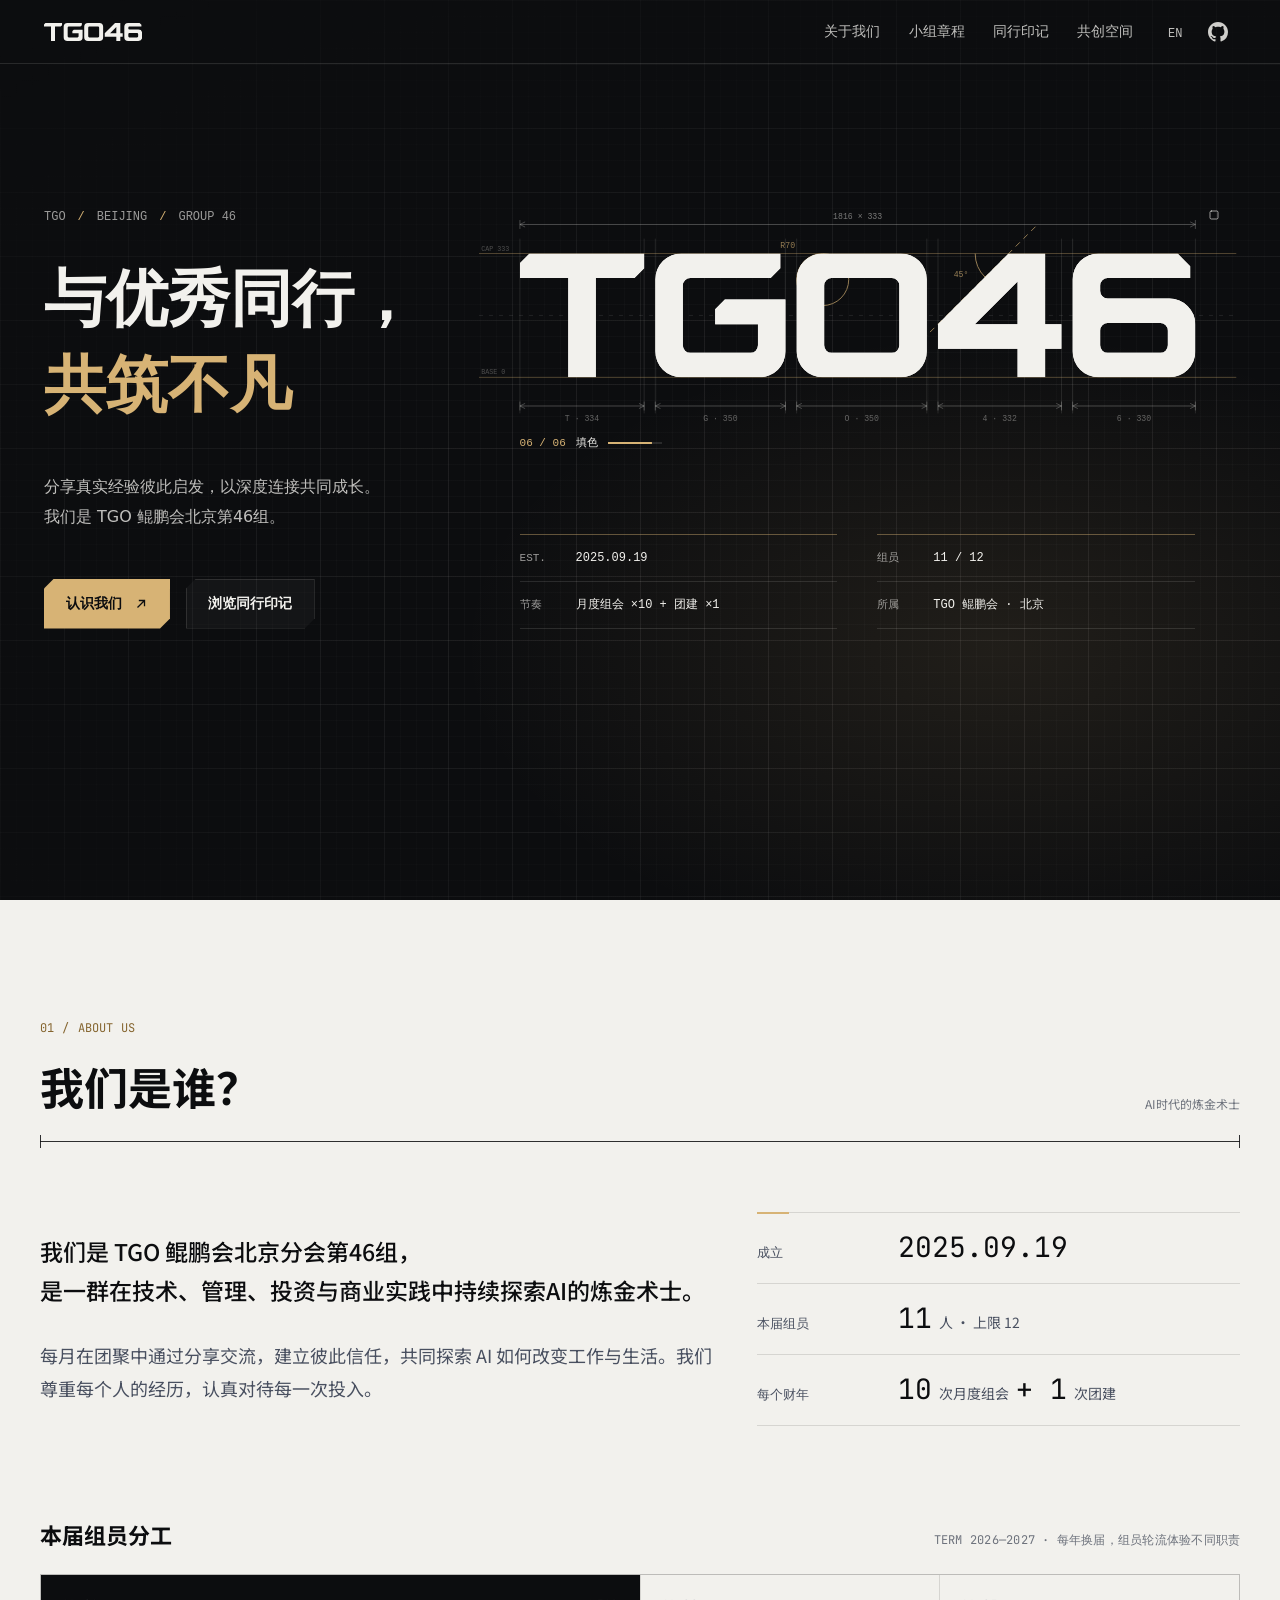
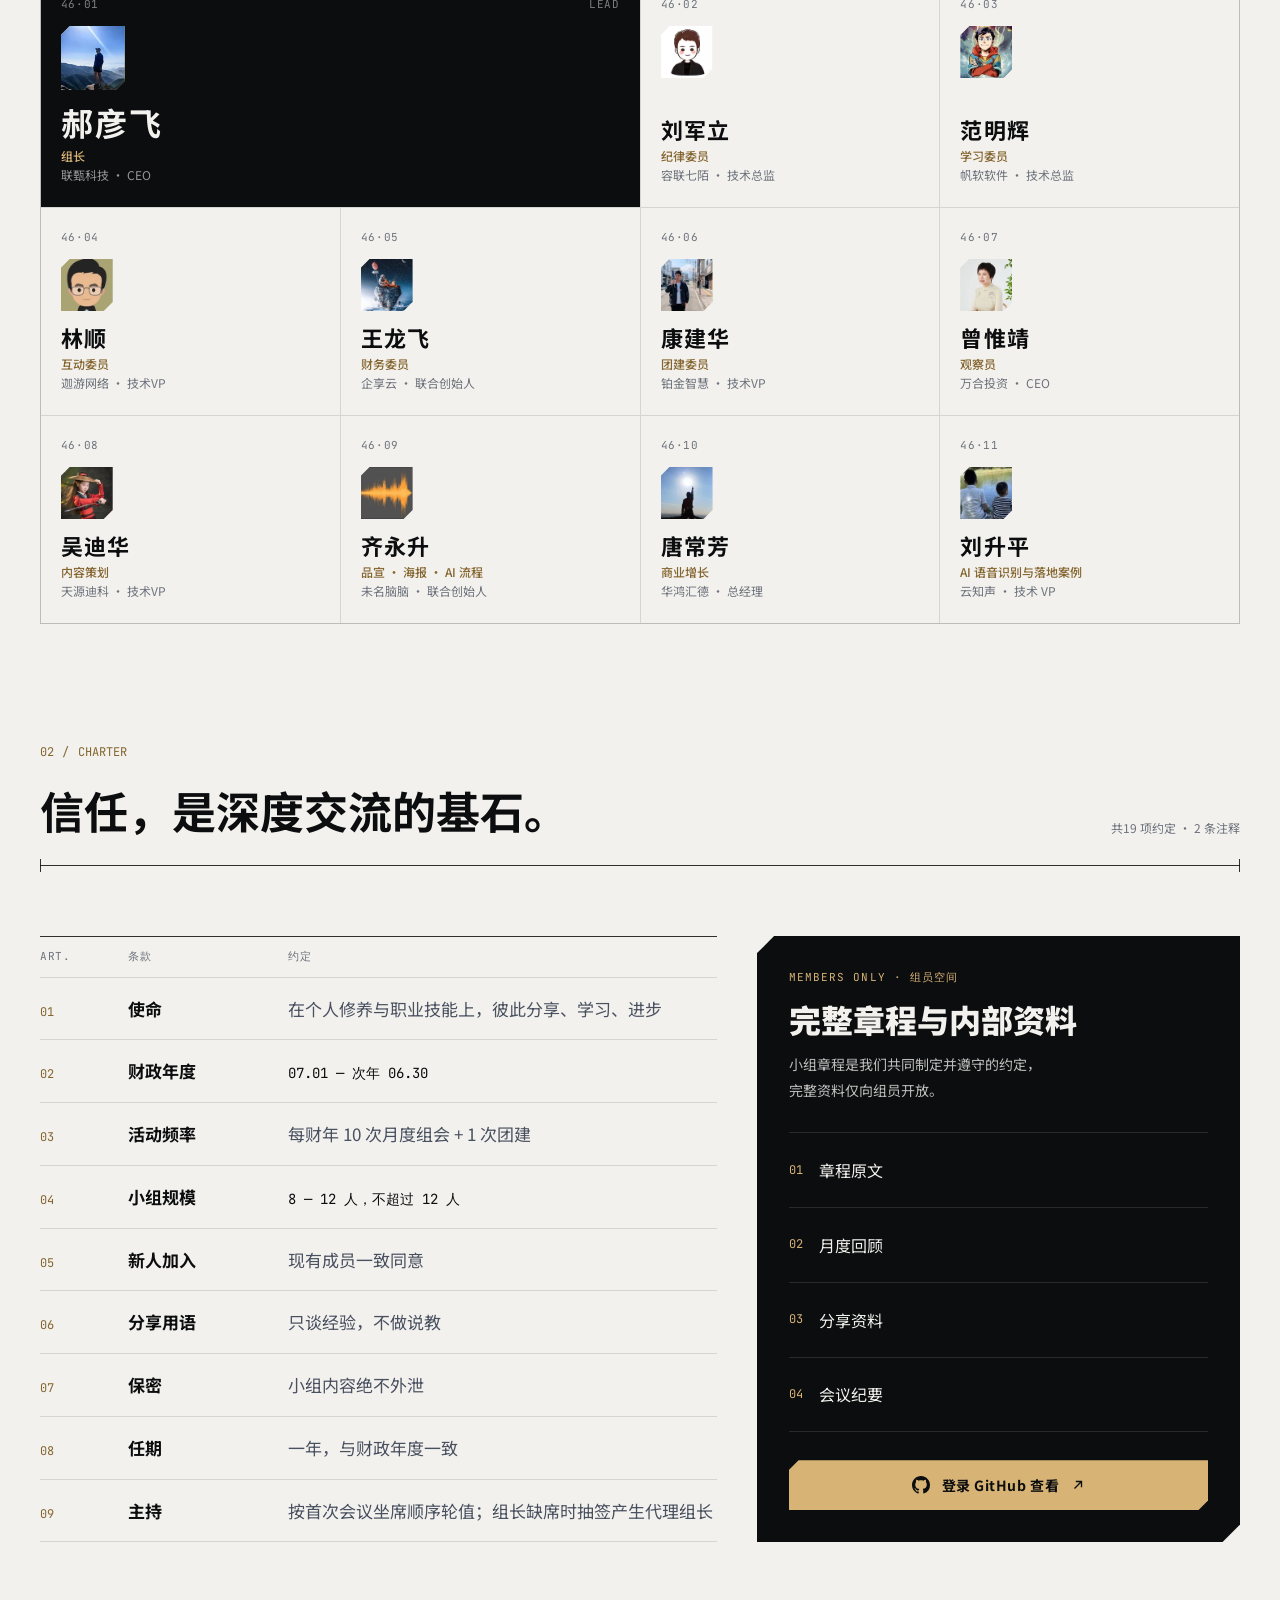
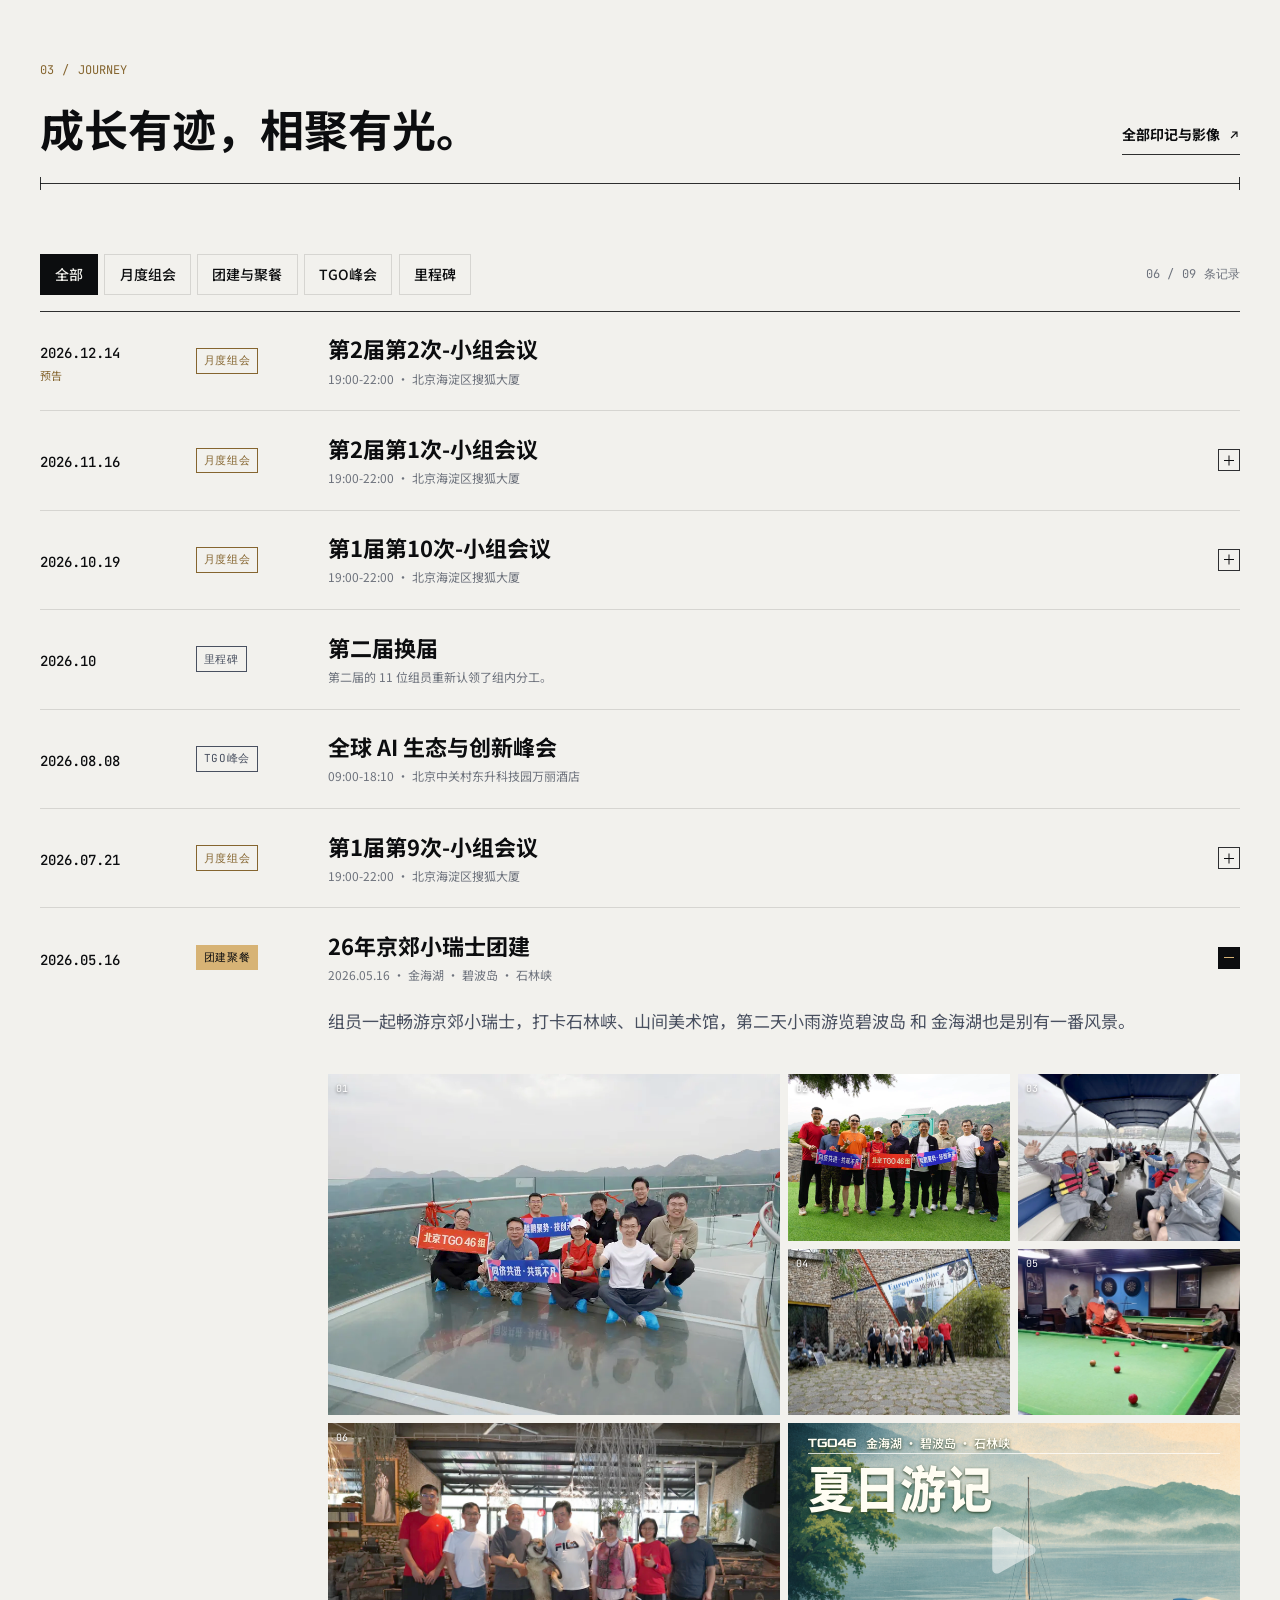
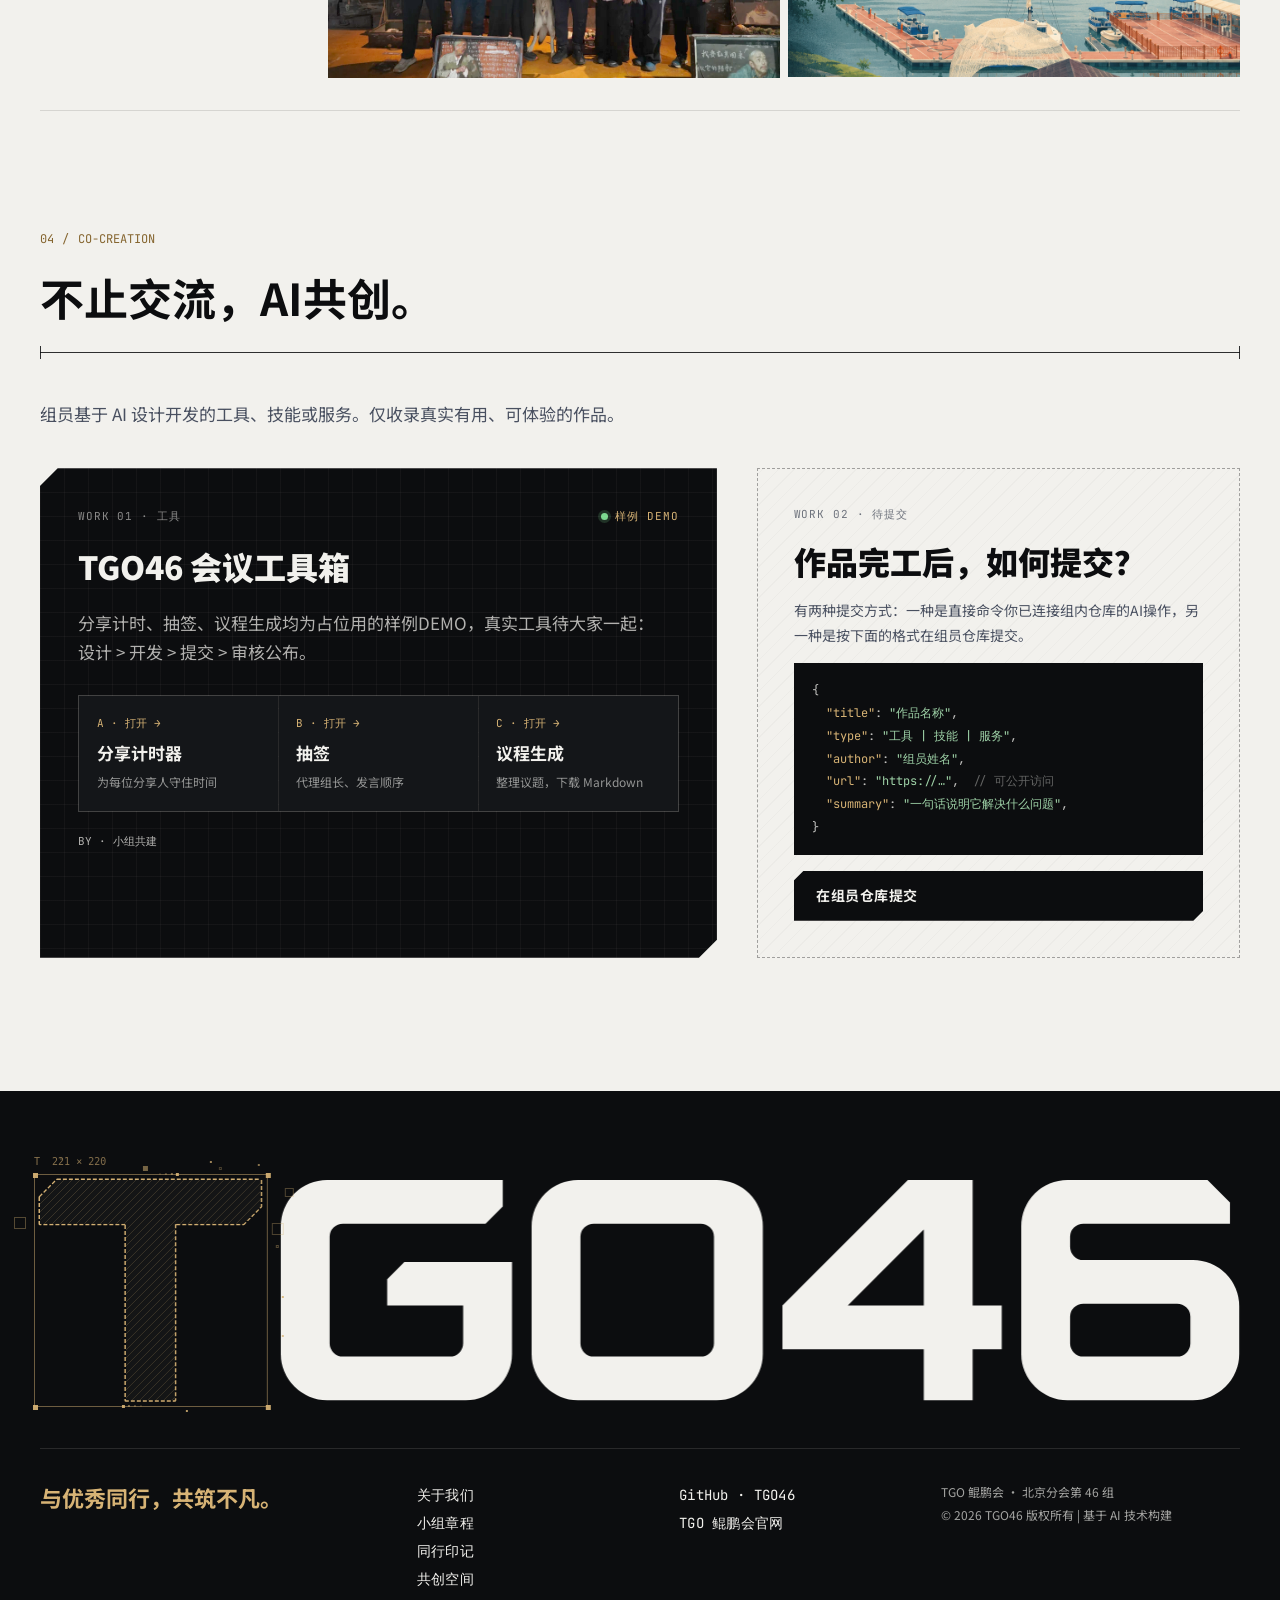
==== commit 1538fb97: "Publish TGO46 engineering site and interactive wordmark" ====
--- a/index.html
+++ b/index.html
@@ -1,11 +1,260 @@
 <!doctype html>
-<html lang="zh-CN"><head><meta charset="utf-8"><meta name="viewport" content="width=device-width,initial-scale=1"><meta name="theme-color" content="#101112"><meta name="description" content="TGO鲲鹏会北京分会第46组，与优秀同行，共筑不凡。真实分享、深度连接、AI共创。"><meta property="og:title" content="TGO46 · 与优秀同行，共筑不凡"><meta property="og:image" content="https://tgo46.github.io/hero.jpg"><title>TGO46 · 与优秀同行，共筑不凡</title><link rel="icon" type="image/png" href="favicon.png?v=008cf1b8"><link rel="apple-touch-icon" href="badge.png"><link rel="preload" as="image" href="hero.jpg"><link rel="stylesheet" href="v3-style.css"><script defer src="v2-app.js"></script></head>
-<body><a class="skip" href="#main" data-i="skip">跳到正文</a><header id="header"><a class="brand" href="#" aria-label="TGO46 首页"><img src="wordmark.png" alt="TGO46"><span data-i="chapter">北京分会 · 第46组</span></a><nav id="nav" aria-label="主导航"><a href="#about" data-i="navAbout">关于我们</a><a href="#charter" data-i="navCharter">小组章程</a><a href="#journey" data-i="navJourney">成长印记</a><a href="#create" data-i="navCreate">共创空间</a></nav><div class="nav-actions"><a class="icon-button" href="https://github.com/TGO46" target="_blank" rel="noopener noreferrer" aria-label="GitHub organization"><img src="github.svg" alt="GitHub"></a><div class="language"><img src="globe.svg" alt=""><select id="language" aria-label="Language / 语言"><option value="zh">中文</option><option value="en">EN</option></select></div><a class="login" id="login" aria-label="GitHub sign in / 登录" href="https://github.com/login?return_to=https%3A%2F%2Fgithub.com%2FTGO46%2Fmembers"><img src="github.svg" alt=""><span data-i="login">GitHub 登录</span></a><button class="icon-button mobile-toggle" id="mobile-toggle" aria-label="菜单 Menu" aria-controls="nav" aria-expanded="false"><img src="menu.svg" alt=""></button></div></header>
-<main id="main"><section class="hero" id="hero"><img class="hero-art" src="hero.jpg" alt="金色展翼46雕塑" fetchpriority="high"><img class="hero-art hero-reflection" src="hero.jpg" alt="" aria-hidden="true"><div class="hero-scrim"></div><div class="hero-copy"><div class="eyebrow hero-label">TGO / BEIJING / GROUP 46</div><h1><span data-i="hero1">与优秀同行，</span><br><span class="gold" data-i="hero2">共筑不凡</span></h1><p class="hero-description" data-i="heroDesc">以真实经验彼此启发，以深度连接共同成长。<br>我们是 TGO 鲲鹏会北京第46组。</p><div class="hero-actions"><a class="button gold-button" href="#about" data-i="meet">认识46组</a><a class="button ghost" href="#create" data-i="explore">探索共创</a></div></div><div class="hero-foot"><span>TECHNOLOGY · GROWTH · OPPORTUNITY</span><button id="motion-toggle" aria-pressed="false" data-i="pauseMotion">暂停动效</button><a href="#about">SCROLL TO DISCOVER</a></div></section>
-<section class="intro-strip"><div><span class="eyebrow">OUR COLLECTIVE</span><h2 data-i="collective">真实分享，彼此成就。</h2></div><p data-i="collectiveDesc">把一个人的经验，变成一群人的力量。<br>让每一次相聚，都成为向前的起点。</p><a class="inline-link" href="#people" data-i="eleven">11位同行者</a></section>
-<section class="section about" id="about"><div class="section-heading reveal"><div><p class="eyebrow">01 / ABOUT US</p><h2 data-i="aboutTitle">我们是谁</h2></div><p class="section-note" data-i="aboutNote">同侪学习，长期同行。</p></div><div class="about-grid reveal"><div class="about-copy"><p class="large-copy" data-i="aboutCopy">我们是 TGO 鲲鹏会北京分会第46组，一群在技术、管理与商业实践中持续探索的同行者。</p><p data-i="aboutMore">我们以每月分享交换真实经验，在团聚中建立信任，也共同探索 AI 如何改变工作与生活。尊重每个人的经历，认真对待每一次投入。</p><div class="fact-row"><div><strong>11</strong><span data-i="membersCount">当前组员</span></div><div><strong>2025.10.21</strong><span data-i="firstMeeting">首次自组织会议记录 · 同行起点</span></div></div></div><aside class="values"><p class="eyebrow">THE WAY WE GROW</p><div><span>01</span><h3 data-i="value1">真诚分享</h3><p data-i="value1Desc">从亲身经历出发，让经验有价值。</p></div><div><span>02</span><h3 data-i="value2">投入共建</h3><p data-i="value2Desc">每个人既是参与者，也是建设者。</p></div><div><span>03</span><h3 data-i="value3">持续进化</h3><p data-i="value3Desc">把新的认知，带回真实的实践。</p></div></aside></div><div class="people-heading reveal" id="people"><h3 data-i="peopleTitle">认识我们的同行者</h3><span data-i="peopleNote">本届组员与分工</span></div><div id="members" class="members reveal"></div><p class="deputy" data-i="deputy">组长不在时，由大家抽签决定副组长。</p></section>
-<section class="charter section" id="charter"><div class="reveal"><p class="eyebrow">02 / OUR CHARTER</p><h2 data-i="charterTitle">信任，让深度交流发生。</h2><p data-i="charterDesc">小组章程是我们共同遵守的约定。<br>完整章程及内部资料，仅向获授权的组员开放。</p><a class="button dark-button" href="https://github.com/TGO46/members/blob/main/CHARTER.docx" data-i="readCharter">登录 GitHub 阅读章程</a><span class="private-note" data-i="privateNote">组员专属 · 由 GitHub 校验访问权限</span></div><div class="charter-mark reveal"><img src="badge.png" alt="TGO46 专属徽标" loading="lazy"><span>BUILT ON TRUST.</span></div></section>
-<section class="section journey" id="journey"><div class="section-heading reveal"><div><p class="eyebrow">03 / OUR JOURNEY</p><h2 data-i="journeyTitle">成长有迹，相聚有光。</h2></div><p class="section-note" data-i="journeyNote">每个月一次分享，<br>每年至少一次团建或聚餐。</p></div><div class="journey-tabs" role="group" aria-label="活动筛选"><button class="active" data-filter="all" aria-pressed="true" data-i="all">全部印记</button><button data-filter="分享" aria-pressed="false" data-i="sharing">月度分享</button><button data-filter="团聚" aria-pressed="false" data-i="gathering">团建与聚餐</button></div><div id="moments" aria-live="polite"></div><p class="section-caption" data-i="journeyCaption">时间、地点、照片与视频，记录共同走过的每一程。内部交流内容不对外公开。</p></section>
-<section class="section create" id="create"><div class="section-heading reveal"><div><p class="eyebrow">04 / CO-CREATION</p><h2 data-i="createTitle">不止交流，一起创造。</h2></div><p class="section-note" data-i="createNote">AI 工具、技能与服务，<br>让想法走进真实世界。</p></div><div id="projects"></div><div class="toolbox-title"><span class="eyebrow">TGO46 / MEETING TOOLKIT</span><h3 data-i="toolbox">先从一场更好的会议开始。</h3></div><div class="tools"><button class="tool" data-tool="timer"><span>01 / FOCUS</span><h3 data-i="timer">分享计时器</h3><p data-i="timerDesc">专注表达，让每份分享都被认真听见。</p><span class="tool-action" data-i="openTool">打开工具</span></button><button class="tool" data-tool="draw"><span>02 / CONNECTION</span><h3 data-i="draw">幸运抽签</h3><p data-i="drawDesc">代理组长、互动顺序，公平随机决定。</p><span class="tool-action" data-i="openTool">打开工具</span></button><button class="tool" data-tool="agenda"><span>03 / MEETING</span><h3 data-i="agenda">议程工作台</h3><p data-i="agendaDesc">整理议题，下载一份清晰的会议议程。</p><span class="tool-action" data-i="openTool">打开工具</span></button></div><p class="section-caption" data-i="localNote">会议工具在浏览器本地运行，输入内容不会上传。</p><a class="inline-link submit-link" href="https://github.com/TGO46/members/issues/new" data-i="submit">组员提交共创项目</a></section>
-<section class="closing"><p class="eyebrow">GREAT MINDS. SHARED FUTURE.</p><h2 data-i="closing">与优秀同行，共筑不凡。</h2><a class="button gold-button" href="https://github.com/TGO46" target="_blank" rel="noopener noreferrer" data-i="visitOrg">探索 TGO46 GitHub 组织</a></section></main><footer><a class="brand" href="#"><img src="wordmark.png" alt="TGO46"></a><p data-i="footer">TGO 鲲鹏会 · 北京分会第46组<br>小组共建网站，非 TGO 官方网站。</p><span>GROW TOGETHER.</span></footer>
-<dialog id="modal"><div class="dialog-top"><span>TGO46 / GROUP LAB</span><button id="close" aria-label="关闭 Close">×</button></div><div id="dialog-content"></div></dialog><div id="toast" role="status"></div></body></html>
+<html lang="zh-CN">
+<head>
+  <meta charset="utf-8">
+  <meta name="viewport" content="width=device-width,initial-scale=1">
+  <meta name="theme-color" content="#0c0d0f">
+  <title>TGO46 · 与优秀同行，共筑不凡</title>
+  <meta name="description" content="TGO 鲲鹏会北京分会第 46 组。十一位技术、管理与商业一线的同行者，通过月度组会交流近况，每年一次团建。">
+  <meta property="og:title" content="TGO46 · 与优秀同行，共筑不凡">
+  <meta property="og:description" content="TGO 鲲鹏会北京分会第 46 组。十一位技术、管理与商业一线的同行者，通过月度组会交流近况，每年一次团建。">
+  <meta property="og:image" content="https://tgo46.github.io/assets/brand/og.png">
+  <link rel="icon" type="image/png" sizes="64x64" href="assets/brand/tgo46-favicon.png?v=5a1c44b8">
+  <link rel="apple-touch-icon" href="assets/brand/touch-icon.png">
+  <link rel="preconnect" href="https://fonts.googleapis.com">
+  <link rel="preconnect" href="https://fonts.gstatic.com" crossorigin>
+  <link rel="stylesheet" media="print" onload="this.media='all'" href="https://fonts.googleapis.com/css2?family=JetBrains+Mono:wght@400;500&family=Noto+Sans+SC:wght@400;500;700;900&display=swap">
+  <link rel="stylesheet" href="css/base.css?v=4e972fd3">
+  <link rel="stylesheet" href="css/hero.css?v=afe45d63">
+  <link rel="stylesheet" href="css/sections.css?v=85d54a34">
+  <link rel="stylesheet" href="css/pages.css?v=53b6c43c">
+  <script defer src="js/data.js?v=9a471366"></script>
+  <script defer src="js/i18n.js?v=4dda256c"></script>
+  <script defer src="js/tools.js?v=8cb775cf"></script>
+  <script defer src="js/wordmark.js?v=3e5e8999"></script>
+  <script defer src="js/hero.js?v=08668ff0"></script>
+  <script defer src="js/main.js?v=f5104af6"></script>
+  <script defer src="js/nav.js?v=66c1e80a"></script>
+</head>
+<body data-page="index">
+<svg width="0" height="0" style="position:absolute" aria-hidden="true" focusable="false">
+  <defs>
+    <filter id="tone-daylight" color-interpolation-filters="sRGB" x="0" y="0" width="100%" height="100%">
+      <feComponentTransfer>
+        <feFuncR type="gamma" amplitude="1" exponent=".92" offset="0"/>
+        <feFuncG type="gamma" amplitude="1" exponent=".92" offset="0"/>
+        <feFuncB type="gamma" amplitude="1" exponent=".92" offset="0"/>
+      </feComponentTransfer>
+      <feColorMatrix type="saturate" values="1.045"/>
+    </filter>
+    <filter id="tone-shade" color-interpolation-filters="sRGB" x="0" y="0" width="100%" height="100%">
+      <feComponentTransfer>
+        <feFuncR type="gamma" amplitude="1" exponent=".82" offset="0"/>
+        <feFuncG type="gamma" amplitude="1" exponent=".82" offset="0"/>
+        <feFuncB type="gamma" amplitude="1" exponent=".82" offset="0"/>
+      </feComponentTransfer>
+      <feColorMatrix type="saturate" values="1.09"/>
+    </filter>
+    <filter id="tone-backlit" color-interpolation-filters="sRGB" x="0" y="0" width="100%" height="100%">
+      <feComponentTransfer>
+        <feFuncR type="gamma" amplitude="1" exponent=".69" offset="0"/>
+        <feFuncG type="gamma" amplitude="1" exponent=".69" offset="0"/>
+        <feFuncB type="gamma" amplitude="1" exponent=".69" offset="0"/>
+      </feComponentTransfer>
+      <feColorMatrix type="saturate" values="1.12"/>
+    </filter>
+  </defs>
+  <symbol id="wm" viewBox="0 0 1816 333"><path fill="currentColor" fill-rule="evenodd" d="M0 26L26 0L334 0L334 40L308 66L204 66L204 333L130 333L130 66L0 66Z M700 0L700 40L674 66L458 66A20 20 0 0 0 438 86L438 247A20 20 0 0 0 458 267L620 267A20 20 0 0 0 640 247L640 190L525 190L525 150L551 124L714 124L714 263A70 70 0 0 1 644 333L434 333A70 70 0 0 1 364 263L364 70A70 70 0 0 1 434 0Z M744 70A70 70 0 0 1 814 0L1024 0A70 70 0 0 1 1094 70L1094 263A70 70 0 0 1 1024 333L814 333A70 70 0 0 1 744 263Z M818 86A20 20 0 0 1 838 66L1000 66A20 20 0 0 1 1020 86L1020 247A20 20 0 0 1 1000 267L838 267A20 20 0 0 1 818 247Z M1314 0L1412 0L1412 190L1456 190L1456 256L1412 256L1412 333L1338 333L1338 256L1124 256L1124 190Z M1338 75L1338 190L1223 190Z M1486 70A70 70 0 0 1 1556 0L1768 0L1802 34L1802 66L1580 66A20 20 0 0 0 1560 86L1560 101A20 20 0 0 0 1580 121L1746 121A70 70 0 0 1 1816 191L1816 263A70 70 0 0 1 1746 333L1556 333A70 70 0 0 1 1486 263Z M1560 207A20 20 0 0 1 1580 187L1722 187A20 20 0 0 1 1742 207L1742 247A20 20 0 0 1 1722 267L1580 267A20 20 0 0 1 1560 247Z"/></symbol>
+  <symbol id="i-github" viewBox="0 0 16 16"><path fill="currentColor" d="M8 0C3.58 0 0 3.58 0 8c0 3.54 2.29 6.53 5.47 7.59.4.07.55-.17.55-.38 0-.19-.01-.82-.01-1.49-2.01.37-2.53-.49-2.69-.94-.09-.23-.48-.94-.82-1.13-.28-.15-.68-.52-.01-.53.63-.01 1.08.58 1.23.82.72 1.21 1.87.87 2.33.66.07-.52.28-.87.51-1.07-1.78-.2-3.64-.89-3.64-3.95 0-.87.31-1.59.82-2.15-.08-.2-.36-1.02.08-2.12 0 0 .67-.21 2.2.82.64-.18 1.32-.27 2-.27s1.36.09 2 .27c1.53-1.04 2.2-.82 2.2-.82.44 1.1.16 1.92.08 2.12.51.56.82 1.27.82 2.15 0 3.07-1.87 3.75-3.65 3.95.29.25.54.73.54 1.48 0 1.07-.01 1.93-.01 2.2 0 .21.15.46.55.38A8.01 8.01 0 0 0 16 8c0-4.42-3.58-8-8-8"/></symbol>
+  <symbol id="i-arrow" viewBox="0 0 16 16"><path fill="none" stroke="currentColor" stroke-width="1.5" d="M4 12 12 4M5.5 4H12v6.5"/></symbol>
+</svg>
+
+<a class="skip" href="#main" data-i="skip">跳到正文</a>
+
+<header class="site-header" id="header">
+  <a class="brand" href="#top" aria-label="TGO46 首页"><svg viewBox="0 0 1816 333" aria-hidden="true"><use href="#wm"/></svg></a>
+  <nav class="site-nav" id="nav" aria-label="主导航">
+    <a class="nav-link" href="#about" data-section="about" data-i="navAbout">关于我们</a>
+    <a class="nav-link" href="#charter" data-section="charter" data-i="navCharter">小组章程</a>
+    <a class="nav-link" href="#journey" data-section="journey" data-i="navJourney">同行印记</a>
+    <a class="nav-link" href="#create" data-section="create" data-i="navCreate">共创空间</a>
+  </nav>
+  <div class="header-actions">
+    <button class="lang-toggle" id="lang-toggle" type="button" aria-label="Switch to English">EN</button>
+    <a class="icon-link" href="https://github.com/TGO46" target="_blank" rel="noopener noreferrer" aria-label="GitHub · TGO46 组织" title="GitHub · TGO46"><svg aria-hidden="true"><use href="#i-github"/></svg></a>
+    <button class="menu-toggle" id="menu-toggle" type="button" aria-controls="nav" aria-expanded="false" aria-label="菜单 Menu"><span></span><span></span></button>
+  </div>
+</header>
+
+<main id="main">
+
+<!-- ========== HERO ========== -->
+<section class="hero" id="top" aria-labelledby="hero-title">
+<div class="hero-inner">
+  <div class="hero-copy">
+      <p class="mono hero-kicker"><span>TGO</span><span class="sep">/</span><span>BEIJING</span><span class="sep">/</span><span>GROUP 46</span></p>
+      <h1 class="hero-title" id="hero-title"><span class="line"><span data-i="hero1">与优秀同行，</span></span><span class="line"><span class="accent" data-i="hero2">共筑不凡</span></span></h1>
+      <p class="hero-lead" data-i="heroLead">分享真实经验彼此启发，以深度连接共同成长。<br>我们是 TGO 鲲鹏会北京第46组。</p>
+      <div class="hero-cta">
+        <a class="btn btn-gold" href="#about"><span data-i="ctaMeet">认识我们</span><svg aria-hidden="true"><use href="#i-arrow"/></svg></a>
+        <a class="btn btn-ghost" href="#journey" data-i="ctaJourney">浏览同行印记</a>
+      </div>
+  </div>
+
+  <div class="hero-visual">
+  <figure class="plate" id="plate" aria-label="TGO46 工程字标">
+    <script>if (!matchMedia('(prefers-reduced-motion: reduce)').matches) document.currentScript.parentElement.classList.add('draft-pending');</script>
+    <svg class="plate-svg" viewBox="-110 -125 2036 600" preserveAspectRatio="xMinYMid meet" aria-hidden="true">
+      <g class="cons">
+        <line class="c-h draw" x1="-110" y1="0" x2="1926" y2="0" pathLength="1"/>
+        <line class="c-h draw" x1="-110" y1="333" x2="1926" y2="333" pathLength="1"/>
+        <line class="c-h faint fade" x1="-110" y1="166.5" x2="1926" y2="166.5"/>
+        <g id="c-verts"></g>
+        <path class="c-diag fade" d="M1386 -72 1046 268"/>
+        <path class="c-arc draw" d="M1224 0 A 90 90 0 0 0 1250.4 63.6" pathLength="1"/>
+        <circle class="c-r draw" cx="814" cy="70" r="70" pathLength="1"/>
+      </g>
+      <use href="#wm" class="wm" x="0" y="0" width="1816" height="333"/>
+      <g class="dims" id="dims"></g>
+      <g class="notes">
+        <text class="n-label" x="1186" y="62">45°</text>
+        <text class="n-label" x="720" y="-14">R70</text>
+        <text class="n-label n-left" x="-104" y="-8">CAP 333</text>
+        <text class="n-label n-left" x="-104" y="325">BASE 0</text>
+      </g>
+      <g class="draft-work"></g>
+      <g class="probe" id="probe">
+        <line id="probe-x" x1="0" y1="-130" x2="0" y2="510"/>
+        <line id="probe-y" x1="-110" y1="0" x2="1926" y2="0"/>
+        <text id="probe-t" x="0" y="0"></text>
+      </g>
+    </svg>
+    <figcaption class="draft-caption" hidden><span class="draft-count"></span><span class="draft-name"></span><span class="draft-track" aria-hidden="true"></span></figcaption>
+    <button class="plate-replay" type="button" aria-label="重播字标设计过程" title="重播字标设计过程" hidden>
+      <svg class="plate-replay-icon" viewBox="0 0 24 24" aria-hidden="true"><path d="M3 12a9 9 0 1 1 9 9 9 9 0 0 1-6.74-3.02L3 15"/><path d="M3 21v-6h6"/></svg>
+      <svg class="plate-skip-icon" viewBox="0 0 24 24" aria-hidden="true"><rect x="6" y="6" width="12" height="12" rx="2"/></svg>
+    </button>
+  </figure>
+    <dl class="hero-spec mono">
+      <div><dt>EST.</dt><dd>2025.09.19</dd></div>
+      <div><dt data-i="specMembers">组员</dt><dd>11 / 12</dd></div>
+      <div><dt data-i="specCadence">节奏</dt><dd data-i="specCadenceV">月度组会 ×10 + 团建 ×1</dd></div>
+      <div><dt data-i="specChapter">所属</dt><dd data-i="specChapterV">TGO 鲲鹏会 · 北京</dd></div>
+    </dl>
+  </div>
+</div>
+</section>
+
+<!-- ========== 01 ABOUT ========== -->
+<section class="section about" id="about" aria-labelledby="about-title">
+  <header class="sec-head reveal">
+    <p class="sec-no mono" lang="en">01 / ABOUT US</p>
+    <div class="sec-title-row sec-title-row--captioned">
+      <h2 class="sec-title" id="about-title" data-i="aboutTitle">我们是谁？</h2>
+      <p class="sec-caption" data-i="aboutCaption">AI时代的炼金术士</p>
+    </div>
+    <span class="dim" aria-hidden="true"></span>
+  </header>
+  <div class="about-body">
+    <div class="about-copy reveal">
+      <p class="lead" data-i="aboutLead"><span class="about-identity">我们是 TGO 鲲鹏会北京分会<span class="about-term">第46组</span>，</span>是一群在技术、管理、投资与商业实践中持续探索AI的炼金术士。</p>
+      <p data-i="aboutP">每月在团聚中通过分享交流，建立彼此信任，共同探索 AI 如何改变工作与生活。我们尊重每个人的经历，认真对待每一次投入。</p>
+    </div>
+    <dl class="facts reveal">
+      <div><dt class="mono" data-i="factEst">成立</dt><dd><span class="num">2025.09.19</span></dd></div>
+      <div><dt class="mono" data-i="factNow">本届组员</dt><dd><span class="num">11</span><span class="unit" data-i="factNowU">人 · 上限 12</span></dd></div>
+      <div><dt class="mono" data-i="factYear">每个财年</dt><dd><span class="quantity"><span class="num">10</span><span class="unit" data-i="factYearMeetings">次月度组会</span></span> <span class="quantity"><span class="num">+ 1</span><span class="unit" data-i="factYearRetreat">次团建</span></span></dd></div>
+    </dl>
+  </div>
+  <div class="roster-head reveal">
+    <h3 data-i="rosterTitle">本届组员分工</h3>
+    <p class="mono" data-i="rosterNote">TERM 2026—2027 · 每年换届，组员轮流体验不同职责</p>
+  </div>
+  <ol class="roster" id="roster"></ol>
+</section>
+
+<!-- ========== 02 CHARTER ========== -->
+<section class="section charter" id="charter" aria-labelledby="charter-title">
+  <header class="sec-head reveal">
+    <p class="sec-no mono" lang="en">02 / CHARTER</p>
+    <div class="sec-title-row sec-title-row--captioned">
+      <h2 class="sec-title" id="charter-title" data-i="charterTitle">信任，是深度交流的基石。</h2>
+      <p class="sec-caption" data-i="charterCaption">共19 项约定 · 2 条注释</p>
+    </div>
+    <span class="dim" aria-hidden="true"></span>
+  </header>
+  <div class="charter-body">
+    <div class="spec-table reveal" role="table" aria-label="章程要点">
+      <div class="spec-row spec-headrow mono" role="row"><span role="columnheader">ART.</span><span role="columnheader" data-i="colItem">条款</span><span role="columnheader" data-i="colVal">约定</span></div>
+      <div id="charter-rows" role="rowgroup"></div>
+    </div>
+    <aside class="vault reveal" id="members" aria-labelledby="vault-title">
+      <p class="mono vault-k" data-i="vaultK">MEMBERS ONLY · 组员空间</p>
+      <h3 id="vault-title" data-i="vaultTitle">完整章程与内部资料</h3>
+      <p class="vault-desc" data-i="vaultDesc">小组章程是我们共同制定并遵守的约定，<br>完整资料仅向组员开放。</p>
+      <ul class="vault-index">
+        <li><span aria-hidden="true">01</span><span data-i="vaultDocCharter">章程原文</span></li>
+        <li><span aria-hidden="true">02</span><span data-i="vaultDocReviews">月度回顾</span></li>
+        <li><span aria-hidden="true">03</span><span data-i="vaultDocTalks">分享资料</span></li>
+        <li><span aria-hidden="true">04</span><span data-i="vaultDocMinutes">会议纪要</span></li>
+      </ul>
+      <a class="btn btn-dark" href="https://github.com/login?return_to=https%3A%2F%2Fgithub.com%2FTGO46%2Fmembers" target="_blank" rel="noopener noreferrer"><svg class="gh" aria-hidden="true"><use href="#i-github"/></svg><span data-i="vaultEnter">登录 GitHub 查看</span><svg aria-hidden="true"><use href="#i-arrow"/></svg></a>
+    </aside>
+  </div>
+</section>
+
+<!-- ========== 03 JOURNEY ========== -->
+<section class="section journey" id="journey" aria-labelledby="journey-title">
+  <header class="sec-head reveal">
+    <p class="sec-no mono" lang="en">03 / JOURNEY</p>
+    <div class="sec-title-row"><h2 class="sec-title" id="journey-title" data-i="journeyTitle">成长有迹，相聚有光。</h2><a class="sec-more" href="journey.html"><span data-i="moreJourney">全部印记与影像</span><svg aria-hidden="true"><use href="#i-arrow"/></svg></a></div>
+    <span class="dim" aria-hidden="true"></span>
+  </header>
+  <div class="journey-bar reveal">
+    <div class="filters" role="group" aria-label="筛选">
+      <button type="button" class="is-on" data-filter="all" aria-pressed="true" data-i="fAll">全部</button>
+      <button type="button" data-filter="share" aria-pressed="false" data-i="fShare">月度组会</button>
+      <button type="button" data-filter="gathering" aria-pressed="false" data-i="fGather">团建与聚餐</button>
+      <button type="button" data-filter="outside" aria-pressed="false" data-i="fOut">TGO峰会</button>
+      <button type="button" data-filter="milestone" aria-pressed="false" data-i="fMile">里程碑</button>
+    </div>
+    <p class="mono journey-count" id="journey-count" aria-live="polite"></p>
+  </div>
+  <ol class="events" id="events" data-recent-months="12"></ol>
+</section>
+
+<!-- ========== 04 CREATE ========== -->
+<section class="section create" id="create" aria-labelledby="create-title">
+  <header class="sec-head reveal">
+    <p class="sec-no mono" lang="en">04 / CO-CREATION</p>
+    <h2 class="sec-title" id="create-title" data-i="createTitle">不止交流，AI共创。</h2>
+    <span class="dim" aria-hidden="true"></span>
+  </header>
+  <p class="create-lead reveal" data-i="createLead">组员基于 AI 设计开发的工具、技能或服务。仅收录真实有用、可体验的作品。</p>
+  <div class="works" id="works"></div>
+</section>
+</main>
+
+<footer class="site-footer">
+  <div class="foot-mark" id="footer-logo">
+    <div class="foot-stage">
+      <svg class="foot-art" viewBox="0 0 1816 333" role="img" aria-label="TGO46">
+        <defs><path id="foot-profile" d="M0 26L26 0L334 0L334 40L308 66L204 66L204 333L130 333L130 66L0 66Z M700 0L700 40L674 66L458 66A20 20 0 0 0 438 86L438 247A20 20 0 0 0 458 267L620 267A20 20 0 0 0 640 247L640 190L525 190L525 150L551 124L714 124L714 263A70 70 0 0 1 644 333L434 333A70 70 0 0 1 364 263L364 70A70 70 0 0 1 434 0Z M744 70A70 70 0 0 1 814 0L1024 0A70 70 0 0 1 1094 70L1094 263A70 70 0 0 1 1024 333L814 333A70 70 0 0 1 744 263Z M818 86A20 20 0 0 1 838 66L1000 66A20 20 0 0 1 1020 86L1020 247A20 20 0 0 1 1000 267L838 267A20 20 0 0 1 818 247Z M1314 0L1412 0L1412 190L1456 190L1456 256L1412 256L1412 333L1338 333L1338 256L1124 256L1124 190Z M1338 75L1338 190L1223 190Z M1486 70A70 70 0 0 1 1556 0L1768 0L1802 34L1802 66L1580 66A20 20 0 0 0 1560 86L1560 101A20 20 0 0 0 1580 121L1746 121A70 70 0 0 1 1816 191L1816 263A70 70 0 0 1 1746 333L1556 333A70 70 0 0 1 1486 263Z M1560 207A20 20 0 0 1 1580 187L1722 187A20 20 0 0 1 1742 207L1742 247A20 20 0 0 1 1722 267L1580 267A20 20 0 0 1 1560 247Z" fill-rule="evenodd"/></defs>
+        <use href="#wm"/>
+      </svg>
+      <div class="foot-tech" aria-hidden="true"><canvas class="foot-canvas"></canvas></div>
+    </div>
+  </div>
+  <div class="foot-grid">
+    <p class="foot-slogan" data-i="footSlogan">与优秀同行，共筑不凡。</p>
+    <ul class="mono">
+      <li><a href="#about" data-i="navAbout">关于我们</a></li>
+      <li><a href="#charter" data-i="navCharter">小组章程</a></li>
+      <li><a href="#journey" data-i="navJourney">同行印记</a></li>
+      <li><a href="#create" data-i="navCreate">共创空间</a></li>
+    </ul>
+    <ul class="mono">
+      <li><a href="https://github.com/TGO46" target="_blank" rel="noopener noreferrer">GitHub · TGO46</a></li>
+      <li><a href="https://tgo.infoq.cn/" target="_blank" rel="noopener noreferrer" data-i="footTgo">TGO 鲲鹏会官网</a></li>
+    </ul>
+    <p class="foot-legal" data-i="footLegal">TGO 鲲鹏会 · 北京分会第 46 组<br>© 2026 TGO46 版权所有 | 基于 AI 技术构建</p>
+  </div>
+</footer>
+
+<dialog class="modal" id="modal" aria-labelledby="modal-title">
+  <div class="modal-top mono"><span>TGO46 / LAB</span><button type="button" id="modal-close" aria-label="关闭 Close">×</button></div>
+  <div id="modal-body"></div>
+</dialog>
+<div class="toast" id="toast" popover="manual" role="status" aria-live="polite"></div>
+</body>
+</html>
--- a/css/base.css
+++ b/css/base.css
@@ -0,0 +1,230 @@
+/* TGO46 — base: tokens, reset, header, buttons, footer, dialog */
+
+:root {
+  /* TGO palette (tgo.infoq.cn): black · champagne gold #D7B375 · slate #495060 */
+  --ink: #0c0d0f;
+  --graphite: #141619;
+  --steel: #23272d;
+  --paper: #f2f1ed;
+  --paper-2: #e7e5df;
+  --white: #fbfaf7;
+  --slate: #495060;
+  --mute: #6d727c;
+  --gold: #d7b375;
+  --gold-deep: #85652f;          /* gold for text on paper, 4.9:1 */
+  --gold-line: rgba(215, 179, 117, .42);
+  --line: rgba(12, 13, 15, .12);
+  --line-strong: rgba(12, 13, 15, .85);
+  --line-dark: rgba(242, 241, 237, .12);
+
+  --font-sans: "Noto Sans SC", "PingFang SC", "Hiragino Sans GB", "Microsoft YaHei", system-ui, sans-serif;
+  --font-mono: "JetBrains Mono", "SFMono-Regular", Menlo, Consolas, monospace;
+
+  --fs-2xs: .6875rem;
+  --fs-xs: .75rem;
+  --fs-sm: .875rem;
+  --fs-base: clamp(.98rem, .94rem + .2vw, 1.0625rem);
+  --fs-lg: clamp(1.125rem, 1.02rem + .45vw, 1.375rem);
+  --fs-xl: clamp(1.375rem, 1.1rem + 1.2vw, 2rem);
+  --fs-2xl: clamp(2rem, 1.2rem + 3.2vw, 3.75rem);
+  --fs-hero: clamp(2.75rem, 1rem + 5.2vw, 6.25rem);
+
+  --gutter: clamp(1rem, .4rem + 2.6vw, 3rem);
+  --maxw: 1440px;
+  --space-section: clamp(5rem, 3.5rem + 6vw, 10rem);
+  --header-h: 64px;
+  --chamfer: 12px;
+
+  --ease-out: cubic-bezier(.16, 1, .3, 1);
+  --ease-inout: cubic-bezier(.65, 0, .35, 1);
+  --dur-fast: 160ms;
+  --dur: 560ms;
+}
+
+*, *::before, *::after { box-sizing: border-box; }
+html { background: var(--ink); scroll-behavior: smooth; -webkit-text-size-adjust: 100%; scroll-padding-top: calc(var(--header-h) + 8px); }
+html.motion-paused { scroll-behavior: auto; }
+body {
+  margin: 0; background: var(--paper); color: var(--ink);
+  font-family: var(--font-sans); font-size: var(--fs-base); line-height: 1.75;
+  -webkit-font-smoothing: antialiased; overflow-x: hidden;
+}
+img, video, svg { display: block; max-width: 100%; }
+img, video { height: auto; }
+a { color: inherit; text-decoration: none; }
+button { font: inherit; color: inherit; background: none; border: 0; padding: 0; cursor: pointer; }
+h1, h2, h3, p, ol, ul, dl, dd, figure { margin: 0; }
+ol, ul { list-style: none; padding: 0; }
+:focus-visible { outline: 2px solid var(--gold); outline-offset: 3px; }
+::selection { background: var(--gold); color: var(--ink); }
+.mono { font-family: var(--font-mono); letter-spacing: .02em; }
+
+.skip { position: fixed; left: 1rem; top: -4rem; z-index: 100; background: var(--gold); color: var(--ink); padding: .6rem 1rem; font-weight: 700; transition: top var(--dur-fast); }
+.skip:focus { top: 1rem; }
+
+/* ---------- large / ultra-wide displays: widen the measure, scale type ---------- */
+@media (min-width: 1680px) { :root { --maxw: 1560px; } }
+@media (min-width: 1920px) { html { font-size: 17px; } :root { --maxw: 1680px; } }
+@media (min-width: 2400px) { html { font-size: 19px; } :root { --maxw: 1880px; } }
+@media (min-width: 3200px) { html { font-size: 22px; } :root { --maxw: 2200px; } }
+
+/* chamfer — the wordmark's cut corner, reused as the UI signature */
+.chamfer { clip-path: polygon(var(--chamfer) 0, 100% 0, 100% calc(100% - var(--chamfer)), calc(100% - var(--chamfer)) 100%, 0 100%, 0 var(--chamfer)); }
+
+/* ---------- buttons ---------- */
+.btn {
+  --chamfer: 10px;
+  display: inline-flex; align-items: center; gap: .7rem; min-height: 50px; padding: 0 1.4rem;
+  font-size: var(--fs-sm); font-weight: 700; letter-spacing: .04em;
+  clip-path: polygon(var(--chamfer) 0, 100% 0, 100% calc(100% - var(--chamfer)), calc(100% - var(--chamfer)) 100%, 0 100%, 0 var(--chamfer));
+  transition: background-color var(--dur-fast), color var(--dur-fast);
+}
+.btn svg { width: 14px; height: 14px; transition: transform var(--dur) var(--ease-out); }
+.btn svg.gh { width: 18px; height: 18px; }
+.btn:hover svg:last-child { transform: translate(2px, -2px); }
+.btn:active { transform: translateY(1px); }
+.btn-gold { background: var(--gold); color: var(--ink); }
+.btn-gold:hover { background: #e6c88f; }
+.btn-ghost { color: var(--paper); box-shadow: inset 0 0 0 1px var(--line-dark); background: rgba(242,241,237,.03); }
+.btn-ghost:hover { background: rgba(242,241,237,.1); }
+.btn-dark { background: var(--ink); color: var(--paper); }
+.btn-dark:hover { background: var(--steel); }
+.text-btn { font-size: var(--fs-sm); font-weight: 500; color: var(--gold-deep); border-bottom: 1px solid currentColor; padding-bottom: 1px; }
+.text-btn:hover { color: var(--ink); }
+
+/* ---------- header ---------- */
+.site-header {
+  position: fixed; inset: 0 0 auto; z-index: 50; height: var(--header-h);
+  display: flex; align-items: center; gap: 2rem; padding: 0 max(var(--gutter), calc((100vw - var(--maxw)) / 2 + var(--gutter)));
+  color: var(--paper); isolation: isolate;
+  /* one constant grey hairline, legible on both the dark hero and light sections */
+  border-bottom: 1px solid var(--line-dark);
+  /* driven by scroll (main.js): which vertical slice of the bar sits over a dark zone */
+  --dark-top: 0px; --dark-bottom: 0px; --light-top: 0px; --light-bottom: 0px; --dark-alpha: 0;
+  transition: color 240ms var(--ease-out), transform var(--dur) var(--ease-out);
+}
+.site-header::before, .site-header::after { content: ""; position: absolute; inset: 0; z-index: -1; pointer-events: none; }
+.site-header::before { /* over dark zones: vertical black gradient, clipped to the dark slice */
+  opacity: var(--dark-alpha);
+  clip-path: inset(var(--dark-top) 0 calc(100% - var(--dark-bottom)) 0);
+  background: linear-gradient(180deg, rgba(12, 13, 15, .6) 0%, rgba(12, 13, 15, .1) 100%);
+}
+.site-header::after { /* over light sections: light frosted bar, clipped to the light slice */
+  clip-path: inset(var(--light-top) 0 calc(100% - var(--light-bottom)) 0);
+  background: rgba(242, 241, 237, .76);
+}
+.site-header.is-solid { -webkit-backdrop-filter: blur(16px) saturate(1.4); backdrop-filter: blur(16px) saturate(1.4); }
+.site-header.on-light { color: var(--ink); border-bottom-color: var(--line); } /* --line-dark is a light hairline, invisible on paper */
+@supports not ((backdrop-filter: blur(1px)) or (-webkit-backdrop-filter: blur(1px))) {
+  .site-header::before { background: linear-gradient(180deg, rgba(12, 13, 15, .92) 0%, rgba(12, 13, 15, .8) 100%); }
+  .site-header::after { background: var(--paper); }
+}
+.site-header.is-hidden { transform: translateY(-100%); }
+.site-header:focus-within { transform: none; }
+.brand svg { height: 18px; width: auto; aspect-ratio: 1816 / 333; color: currentColor; }
+.site-nav { display: flex; gap: clamp(1rem, 2.2vw, 2.5rem); margin-left: auto; font-size: var(--fs-sm); font-weight: 500; }
+.site-nav { position: relative; }
+.site-nav .nav-link { position: relative; padding: .5rem 0; opacity: .78; transition: opacity var(--dur-fast); }
+.site-nav .nav-link:hover, .site-nav .nav-link.is-current { opacity: 1; }
+/* one shared gold line that glides between items (positioned by main.js) */
+.nav-ink {
+  position: absolute; left: 0; bottom: 0; width: 100px; height: 2px; background: var(--gold); pointer-events: none;
+  transform-origin: 0 50%; transform: translateX(var(--ink-x, 0px)) scaleX(var(--ink-s, 0));
+  transition: transform 460ms cubic-bezier(.22, 1, .36, 1);
+}
+.nav-ink.no-anim { transition: none; }
+.header-actions { display: flex; align-items: center; gap: .9rem; }
+.lang-toggle { display: inline-flex; align-items: center; height: 36px; padding: 4px .2rem 0; /* caps sit high next to CJK: optical nudge */ font-family: var(--font-mono); font-size: var(--fs-xs); font-weight: 500; line-height: 1; opacity: .78; }
+.lang-toggle:hover { opacity: 1; color: var(--gold); }
+.icon-link { display: grid; place-items: center; width: 36px; height: 36px; opacity: .85; transition: opacity var(--dur-fast), color var(--dur-fast); }
+.icon-link:hover { opacity: 1; color: var(--gold); }
+.icon-link svg { width: 20px; height: 20px; }
+.menu-toggle { display: none; width: 40px; height: 40px; position: relative; }
+.menu-toggle span { position: absolute; left: 10px; right: 10px; height: 1.5px; background: currentColor; transition: transform var(--dur) var(--ease-out); }
+.menu-toggle span:first-child { top: 16px; }
+.menu-toggle span:last-child { top: 23px; }
+.menu-toggle[aria-expanded="true"] span:first-child { transform: translateY(3.5px) rotate(45deg); }
+.menu-toggle[aria-expanded="true"] span:last-child { transform: translateY(-3.5px) rotate(-45deg); }
+
+@media (max-width: 900px) {
+  .menu-toggle { display: block; }
+  .site-nav {
+    position: fixed; inset: var(--header-h) 0 auto; flex-direction: column; gap: 0; margin: 0;
+    background: var(--ink); color: var(--paper); padding: .5rem var(--gutter) 2rem; border-bottom: 1px solid var(--line-dark);
+    clip-path: inset(0 0 100% 0); visibility: hidden;
+    transition: clip-path var(--dur) var(--ease-out), visibility 0s var(--dur);
+  }
+  .site-nav.is-open { clip-path: inset(0 0 0 0); visibility: visible; transition: clip-path var(--dur) var(--ease-out); }
+  .site-nav .nav-link { font-size: 1.375rem; font-weight: 700; padding: 1rem 0; border-bottom: 1px solid var(--line-dark); opacity: 1; }
+  .nav-ink { display: none; }
+}
+@media (max-width: 380px) { .header-actions { gap: .5rem; } }
+
+/* ---------- footer ---------- */
+.site-footer { background: var(--ink); color: rgba(242,241,237,.66); padding: clamp(3.5rem, 7vw, 6rem) var(--gutter) 2.5rem; font-size: var(--fs-sm); }
+.foot-mark { position: relative; max-width: var(--maxw); margin: 0 auto; color: var(--paper); padding-bottom: clamp(2rem, 4vw, 3rem); border-bottom: 1px solid var(--line-dark); }
+.foot-stage { position: relative; aspect-ratio: 1816 / 333; cursor: crosshair; }
+.foot-stage.is-dragging { cursor: grabbing; }
+.foot-art { display: block; width: 100%; height: auto; aspect-ratio: 1816 / 333; overflow: visible; -webkit-tap-highlight-color: transparent; }
+.foot-art:focus { outline: none; }
+.foot-art:focus-visible:not(.by-pointer) { outline: 1px solid var(--gold); outline-offset: 8px; }
+.foot-stage.is-ready .foot-art > use { visibility: hidden; }
+.foot-tech { position: absolute; --pad-x: 12px; --pad-y: 80px;
+  left: calc(-1 * var(--pad-x)); top: calc(-1 * var(--pad-y));
+  width: calc(100% + 2 * var(--pad-x)); height: calc(100% + 2 * var(--pad-y));
+  pointer-events: none; touch-action: pan-y; }
+.foot-canvas { display: block; width: 100%; height: 100%; }
+.foot-art:focus-visible:not(.by-pointer) { position: relative; z-index: 1; pointer-events: none; }
+.foot-grid { max-width: var(--maxw); margin: 0 auto; padding-top: 2rem; display: grid; grid-template-columns: 1.5fr 1fr 1fr 1.3fr; gap: 2rem; line-height: 2; }
+.foot-slogan { font-size: var(--fs-lg); font-weight: 700; color: var(--gold); line-height: 1.5; }
+.foot-grid a { color: var(--paper); transition: color var(--dur-fast); }
+.foot-grid a:hover { color: var(--gold); }
+.foot-legal { font-size: var(--fs-xs); line-height: 1.9; }
+@media (max-width: 860px) { .foot-grid { grid-template-columns: 1fr 1fr; } .foot-slogan, .foot-legal { grid-column: 1 / -1; } }
+
+/* ---------- dialog ---------- */
+.modal { width: min(600px, calc(100vw - 2rem)); max-height: calc(100vh - 2rem); border: 0; padding: 0; background: var(--paper); color: var(--ink); box-shadow: 0 40px 120px rgba(0,0,0,.5); }
+.modal.is-wide { width: min(1100px, calc(100vw - 2rem)); background: var(--ink); color: var(--paper); }
+.modal::backdrop { background: rgba(12,13,15,.78); -webkit-backdrop-filter: blur(6px); backdrop-filter: blur(6px); }
+.modal[open] { animation: modal-in var(--dur) var(--ease-out); }
+@keyframes modal-in { from { opacity: 0; transform: translateY(14px); } }
+.modal-top { display: flex; justify-content: space-between; align-items: center; padding: .9rem 1.25rem; background: var(--ink); color: var(--gold); font-size: var(--fs-xs); border-bottom: 1px solid var(--line-dark); }
+.modal-top button { color: var(--paper); font-size: 1.5rem; line-height: 1; width: 36px; height: 36px; }
+#modal-body { padding: 1.75rem 1.5rem 2rem; }
+.is-wide #modal-body { padding: 0; }
+#modal-body h2 { font-size: var(--fs-xl); font-weight: 900; line-height: 1.3; margin-bottom: .5rem; }
+#modal-body > p { color: var(--slate); margin-bottom: 1.25rem; font-size: var(--fs-sm); }
+#modal-body label { display: block; font-family: var(--font-mono); font-size: var(--fs-2xs); letter-spacing: .08em; text-transform: uppercase; color: var(--mute); margin: 1rem 0 .4rem; }
+#modal-body input, #modal-body textarea { width: 100%; font: inherit; padding: .75rem .9rem; border: 1px solid var(--line); background: var(--white); color: var(--ink); border-radius: 0; }
+#modal-body textarea { min-height: 150px; resize: vertical; }
+#modal-body input:focus, #modal-body textarea:focus { outline: 2px solid var(--gold); outline-offset: 0; }
+.clock { font-family: var(--font-mono); font-weight: 500; font-size: clamp(3.5rem, 14vw, 6rem); line-height: 1; margin: 1.25rem 0; font-variant-numeric: tabular-nums; letter-spacing: -.02em; }
+.draw-result { font-weight: 900; font-size: var(--fs-2xl); text-align: center; padding: 1.5rem 0; min-height: 6rem; }
+.modal-actions { display: flex; flex-wrap: wrap; align-items: center; gap: .6rem; margin-top: 1.25rem; }
+.modal-actions button { min-height: 46px; padding: 0 1.25rem; font-weight: 700; font-size: var(--fs-sm); box-shadow: inset 0 0 0 1px var(--ink); }
+.modal-actions .primary { background: var(--ink); color: var(--paper); }
+.modal-actions .primary:hover { background: var(--steel); }
+.modal-actions button:not(.primary):hover { background: var(--paper-2); }
+.modal-actions a { font-size: var(--fs-sm); color: var(--gold-deep); border-bottom: 1px solid currentColor; margin-left: .5rem; }
+.copy-box { background: var(--white); border: 1px solid var(--line); padding: 1rem; font-size: var(--fs-sm); color: var(--slate); }
+
+.lightbox { display: grid; }
+.lightbox img { width: 100%; max-height: 74vh; object-fit: contain; background: #000; }
+.lightbox-bar { display: flex; align-items: center; gap: 1rem; padding: .9rem 1.25rem; font-size: var(--fs-sm); color: rgba(242,241,237,.75); }
+.lightbox-bar .mono { color: var(--gold); font-size: var(--fs-xs); }
+.lightbox-bar .nav { margin-left: auto; display: flex; gap: .4rem; }
+.lightbox-bar .nav button { width: 40px; height: 40px; box-shadow: inset 0 0 0 1px var(--line-dark); color: var(--paper); }
+.lightbox-bar .nav button:hover { background: var(--steel); }
+
+.toast { position: fixed; inset: auto auto 2rem 50%; margin: 0; border: 0; overflow: visible; z-index: 60; transform: translate(-50%, 1rem); opacity: 0; pointer-events: none; background: var(--gold); color: var(--ink); padding: .85rem 1.25rem; font-size: var(--fs-sm); font-weight: 700; box-shadow: 0 12px 40px rgba(0,0,0,.35); transition: opacity var(--dur-fast), transform var(--dur) var(--ease-out); }
+.toast.is-on { opacity: 1; transform: translate(-50%, 0); }
+
+/* ---------- reveal (content stays visible without JS) ---------- */
+.js-motion .reveal { opacity: 0; transform: translateY(24px); transition: opacity 800ms var(--ease-out), transform 800ms var(--ease-out); transition-delay: var(--d, 0ms); }
+.js-motion .reveal.is-in { opacity: 1; transform: none; }
+@media print { .js-motion .reveal { opacity: 1 !important; transform: none !important; } }
+@media (prefers-reduced-motion: reduce) {
+  html { scroll-behavior: auto; }
+  *, *::before, *::after { animation-duration: .01ms !important; transition-duration: .01ms !important; transition-delay: 0ms !important; }
+}
+.motion-paused *, .motion-paused *::before, .motion-paused *::after { animation-duration: .01ms !important; transition-duration: .01ms !important; transition-delay: 0ms !important; }
--- a/css/hero.css
+++ b/css/hero.css
@@ -0,0 +1,148 @@
+/* TGO46 — hero: drafting table */
+
+.hero, body[data-page="index"] .site-header {
+  --font-sans: "PingFang SC", "Hiragino Sans GB", "Microsoft YaHei", system-ui, sans-serif;
+  --font-mono: "SFMono-Regular", Menlo, Consolas, monospace;
+  --gutter: 44px;
+  font-family: var(--font-sans);
+}
+.hero {
+  position: relative; min-height: 100vh; min-height: 100svh;
+  display: flex; flex-direction: column;
+  padding: var(--header-h) 0 0; background: var(--ink); color: var(--paper); overflow: hidden; isolation: isolate;
+}
+.hero::before { /* drafting grid: 8px minor, 64px major */
+  content: ""; position: absolute; inset: 0; z-index: -1; pointer-events: none;
+  background:
+    linear-gradient(rgba(242,241,237,.055) 1px, transparent 1px) 0 0 / 64px 64px,
+    linear-gradient(90deg, rgba(242,241,237,.055) 1px, transparent 1px) 0 0 / 64px 64px,
+    linear-gradient(rgba(242,241,237,.022) 1px, transparent 1px) 0 0 / 16px 16px,
+    linear-gradient(90deg, rgba(242,241,237,.022) 1px, transparent 1px) 0 0 / 16px 16px;
+  -webkit-mask-image: radial-gradient(120% 90% at 70% 60%, #000 30%, transparent 85%);
+          mask-image: radial-gradient(120% 90% at 70% 60%, #000 30%, transparent 85%);
+}
+.hero::after { content: ""; position: absolute; inset: 0; z-index: -1; pointer-events: none; background: radial-gradient(60% 50% at 78% 72%, rgba(215,179,117,.10), transparent 70%); }
+
+.hero-inner {
+  width: 100%; max-width: var(--maxw); margin: 0 auto auto;
+  display: grid; grid-template-columns: minmax(0, 1fr); gap: 52px;
+  padding: 54px var(--gutter) 54px;
+}
+.hero-copy, .hero-visual { display: flex; flex-direction: column; min-width: 0; }
+.hero-kicker { display: flex; flex-wrap: wrap; gap: 12px; font-size: 12px; line-height: 20px; color: rgba(242,241,237,.62); margin-bottom: 30px; letter-spacing: 0; }
+.hero-kicker .sep { color: var(--gold); }
+.hero-title { font-weight: 900; font-size: 43px; line-height: 1.08; letter-spacing: 0; overflow-wrap: break-word; }
+.hero-title .line { display: block; overflow: hidden; padding: .02em 0 .06em; }
+.hero-title .line > span { display: inline-block; }
+.hero-title .accent { color: var(--gold); }
+.hero-lead { margin-top: 30px; font-size: 16px; line-height: 1.9; color: rgba(242,241,237,.78); }
+.hero-cta { display: flex; flex-wrap: wrap; gap: 16px; padding-top: 27px; margin-top: auto; }
+.hero-cta .btn { letter-spacing: 0; }
+
+.hero-spec {
+  /* The SVG has 110 units of annotation space on each side of the mark. */
+  margin: auto calc(110 / 2036 * 100%) 0; min-width: 0; display: grid;
+  grid-template-columns: repeat(2, minmax(0, 1fr)); column-gap: 14px;
+  font-size: 12px; line-height: 1.5; letter-spacing: 0;
+}
+.hero-spec > div { display: grid; grid-template-columns: minmax(0, 1fr); gap: 2px; align-items: baseline; padding: 8px 0; border-bottom: 1px solid var(--line-dark); }
+.hero-spec > div:nth-child(-n+2) { border-top: 1px solid var(--gold-line); }
+.hero-spec dt { font-size: 11px; color: rgba(242,241,237,.61); text-transform: uppercase; }
+.hero-spec dd { color: var(--paper); overflow-wrap: anywhere; }
+
+/* ---------- plate: the wordmark as a technical drawing ---------- */
+.plate { position: relative; width: 100%; margin: 0 0 24px; }
+.plate-svg { width: 100%; height: auto; overflow: visible; cursor: crosshair; touch-action: pan-y; }
+.plate-svg .wm { color: var(--paper); }
+.plate-svg line, .plate-svg path, .plate-svg circle { vector-effect: non-scaling-stroke; fill: none; }
+.cons { stroke: rgba(215,179,117,.5); stroke-width: 1; }
+.cons .faint { stroke: rgba(242,241,237,.14); stroke-dasharray: 4 6; }
+.cons .c-v { stroke: rgba(242,241,237,.16); }
+.cons .c-diag { stroke: var(--gold); stroke-dasharray: 6 5; }
+.cons .c-arc, .cons .c-r { stroke: var(--gold); }
+.dims { font-family: var(--font-mono); }
+.dims line { stroke: rgba(242,241,237,.38); }
+.dims text, .notes text { fill: rgba(242,241,237,.55); font-size: 22px; font-family: var(--font-mono); text-anchor: middle; }
+.notes .n-left { text-anchor: start; fill: rgba(242,241,237,.42); font-size: 18px; }
+.notes text { fill: var(--gold); }
+.dims .dim-g { transition: opacity var(--dur-fast); }
+.dims .dim-g.is-on line { stroke: var(--gold); }
+.dims .dim-g.is-on text { fill: var(--gold); }
+.dims .dim-total text { fill: rgba(242,241,237,.7); }
+.probe { opacity: 0; transition: opacity var(--dur-fast); pointer-events: none; }
+.probe.is-on { opacity: 1; }
+.probe line { stroke: var(--gold); stroke-width: 1; }
+.probe text { fill: var(--gold); font-family: var(--font-mono); font-size: 20px; }
+.draft-work { display: none; pointer-events: none; }
+.draft-pending .plate-svg { animation: await-pen 1.2s step-end; }
+@keyframes await-pen { from { opacity: 0; } to { opacity: 1; } }
+.plate[data-drawing] .draft-work { display: inline; }
+.plate[data-drawing] :is(.cons, .dims, .notes) { opacity: var(--finished-lines, 0); }
+.plate[data-drawing] .wm { opacity: var(--finished-ink, 0); }
+.draft-work .pen { vector-effect: none; stroke: var(--gold); stroke-width: var(--pen, 2); stroke-linecap: round; stroke-linejoin: round; }
+.draft-work .trace { stroke: var(--paper); stroke-width: calc(1.35 * var(--pen, 2)); }
+.draft-work .hair { stroke: #a9a9a2; }
+.draft-work .reading { fill: var(--gold); font: 24px var(--font-mono); }
+.draft-work .tool { stroke: var(--gold); stroke-width: 1.4; }
+.draft-work .nib { fill: var(--paper); stroke: var(--gold); stroke-width: 1.2; }
+.draft-caption { position: absolute; left: calc(110 / 2036 * 100%); right: calc(110 / 2036 * 100%); bottom: -21px; display: flex; align-items: center; gap: 10px; font: 11px/16px var(--font-mono); color: var(--paper); }
+.draft-caption[hidden] { display: none; }
+.draft-count { color: var(--gold); }
+.draft-track { width: 54px; height: 2px; background: var(--line-dark); }
+.draft-track::after { content: ""; display: block; height: 100%; background: var(--gold); transform-origin: left; transform: scaleX(var(--progress, 0)); }
+.plate[data-drawing] .plate-svg { cursor: default; }
+.plate-replay {
+  position: absolute; inset-block-start: -36px; inset-inline-end: 0;
+  width: 44px; height: 44px; display: grid; place-items: center;
+  color: rgba(242,241,237,.62); background: transparent;
+}
+.plate-replay:hover, .plate-replay:focus-visible { color: var(--gold); }
+@media (hover: hover) {
+  .plate:not(:hover, :focus-within, [data-drawing]) .plate-replay { opacity: 0; }
+}
+.plate-replay[hidden], .plate-skip-icon, [data-drawing] .plate-replay-icon { display: none; }
+[data-drawing] .plate-skip-icon { display: block; }
+.plate-replay svg { width: 16px; height: 16px; fill: none; stroke: currentColor; stroke-width: 1.5; stroke-linecap: round; stroke-linejoin: round; }
+
+/* Copy entrance remains independent of the replayable wordmark. */
+.js-motion .hero-title .line > span { transform: translateY(105%); transition: transform 1s var(--ease-out); }
+.js-motion .hero-title .line:nth-child(2) > span { transition-delay: .1s; }
+.js-motion .hero-kicker, .js-motion .hero-lead, .js-motion .hero-cta, .js-motion .hero-spec { opacity: 0; transform: translateY(12px); transition: opacity .9s var(--ease-out) .35s, transform .9s var(--ease-out) .35s; }
+.is-drawn .hero-title .line > span { transform: none; }
+.is-drawn .hero-kicker, .is-drawn .hero-lead, .is-drawn .hero-cta, .is-drawn .hero-spec { opacity: 1; transform: none; }
+
+@media (min-width: 1001px) {
+  .hero-inner {
+    grid-template-columns: minmax(0, 1fr) minmax(0, 2fr); column-gap: 38px;
+    padding: clamp(70px, calc(23svh - var(--header-h)), 164px) var(--gutter) 84px;
+  }
+  .hero-copy { height: 100%; }
+  .hero-kicker { margin-bottom: 38px; }
+  .hero-title { font-size: 49px; }
+  .hero-title .line + .line { margin-top: 14px; }
+  .hero-lead { margin-top: 49px; }
+  .hero-cta { padding-top: 46px; }
+  .plate { margin-bottom: 40px; }
+  .plate-replay { inset-block-start: -14px; }
+  .hero-spec { column-gap: 24px; }
+  .hero-spec > div { grid-template-columns: 44px minmax(0, 1fr); gap: 12px; padding: 14px 0; }
+}
+@media (min-width: 1261px) {
+  .hero-inner { column-gap: 56px; }
+  .hero-title { font-size: 62px; }
+  .hero-spec { column-gap: 40px; }
+}
+@media (min-width: 1001px) and (max-width: 1020px) { .hero-title { font-size: 46px; } }
+@media (max-width: 600px) {
+  .plate[data-drawing] .plate-svg { overflow: hidden; }
+}
+@media (max-width: 1000px) {
+  .hero, body[data-page="index"] .site-header { --gutter: 24px; }
+  .plate { margin-bottom: 32px; }
+}
+@media (max-width: 900px) { body[data-page="index"] .header-actions { margin-inline-start: auto; } }
+@media (max-width: 420px) {
+  .hero-title { font-size: 37px; }
+  .notes .n-left { display: none; }
+}
+@media (max-width: 359px) { .hero-title { font-size: 32px; } }
--- a/css/sections.css
+++ b/css/sections.css
@@ -0,0 +1,273 @@
+/* TGO46 — content sections */
+
+.section { max-width: var(--maxw); margin: 0 auto; padding: var(--space-section) var(--gutter) 0; }
+[data-page="index"] main > .section { padding-top: calc(var(--space-section) * 2 / 3); }
+@media (min-width: 901px) {
+  [data-page="index"] main > .section { padding-top: 120px; }
+}
+
+/* section head: index · title · dimension rule */
+.sec-head { display: grid; grid-template-columns: minmax(0, 1fr); align-items: start; margin-bottom: clamp(2.5rem, 5vw, 4rem); }
+.sec-no { margin: 0 0 24px; font-size: 12px; line-height: 16px; font-weight: 400; color: var(--gold-deep); letter-spacing: 0; word-spacing: .12em; }
+.sec-title { font-weight: 700; font-size: 44px; line-height: 1.2; letter-spacing: 0; text-wrap: balance; }
+.dim { grid-column: 1 / -1; position: relative; height: 13px; margin-top: 22px; }
+.dim::before { content: ""; position: absolute; left: 0; right: 0; top: 6px; height: 1px; background: var(--line-strong); transform-origin: left; transform: scaleX(var(--dim, 1)); transition: transform 1.2s var(--ease-inout); }
+.dim::after { content: ""; position: absolute; inset: 0; background: linear-gradient(var(--line-strong), var(--line-strong)) 0 0 / 1px 100% no-repeat, linear-gradient(var(--line-strong), var(--line-strong)) 100% 0 / 1px 100% no-repeat; }
+.js-motion .reveal .dim { --dim: 0; }
+.js-motion .reveal.is-in .dim { --dim: 1; }
+@media (min-width: 1800px) { .sec-title { font-size: 48px; } }
+@media (max-width: 900px) {
+  .sec-no { margin-bottom: 18px; }
+  .sec-title { font-size: 36px; }
+}
+@media (max-width: 600px) {
+  .sec-no { margin-bottom: 14px; }
+  .sec-title { font-size: 30px; line-height: 1.25; }
+  .sec-head .dim { margin-top: 16px; }
+}
+
+/* ================= 01 ABOUT ================= */
+.about-body { display: grid; grid-template-columns: minmax(0, 7fr) minmax(0, 5fr); gap: var(--gutter); }
+.about-copy { max-width: 43rem; display: flex; flex-direction: column; justify-content: center; gap: 1.75rem; }
+.about-copy .lead { font-size: 1.4375rem; font-weight: 500; line-height: 1.7; word-break: auto-phrase; text-wrap: balance; }
+.about-identity { display: block; }
+.about-term { white-space: nowrap; }
+.about-copy p + p { font-size: 1.125rem; font-weight: 400; line-height: 1.85; color: var(--slate); text-wrap: pretty; }
+
+.facts { position: relative; border-block: 1px solid var(--line); }
+.facts::before { content: ""; position: absolute; top: -1px; left: 0; width: 2rem; height: 2px; background: var(--gold); }
+.facts > div { display: grid; grid-template-columns: minmax(5.5rem, 1fr) minmax(0, 2.65fr); gap: .75rem; align-items: baseline; padding: 1.1rem 0; }
+.facts > div + div { border-top: 1px solid var(--line); }
+.facts dt { font-size: .8125rem; color: var(--slate); }
+.facts dd, .facts .quantity { display: flex; align-items: baseline; gap: .45rem; }
+.facts dd { flex-wrap: wrap; }
+.facts .quantity { white-space: nowrap; }
+.facts .num { font: 400 1.75rem/1.2 var(--font-mono); font-variant-numeric: tabular-nums; letter-spacing: 0; }
+.facts .unit { color: var(--slate); font-size: .875rem; }
+@media (max-width: 900px) { .about-body { grid-template-columns: minmax(0, 1fr); row-gap: 2rem; } }
+@media (min-width: 901px) { .about-body > .facts { display: grid; } }
+@media (max-width: 680px) {
+  .about-copy { gap: 1.25rem; }
+  .about-copy .lead { font-size: 1.1875rem; }
+  .about-copy p + p { font-size: 1.0625rem; }
+  .facts > div { grid-template-columns: 5.5rem minmax(0, 1fr); padding: .85rem 0; }
+  .facts .num { font-size: 1.375rem; }
+}
+
+.roster-head { display: flex; justify-content: space-between; align-items: baseline; flex-wrap: wrap; gap: .5rem 2rem; margin: clamp(3.5rem, 7vw, 6rem) 0 1.25rem; }
+.roster-head h3 { font-size: var(--fs-lg); font-weight: 700; }
+.roster-head p { font-size: var(--fs-xs); color: var(--mute); }
+.roster { display: grid; grid-template-columns: repeat(4, minmax(0, 1fr)); gap: 1px; background: var(--line); border: 1px solid var(--line); }
+.member { position: relative; background: var(--paper); padding: 1.25rem 1.25rem 1.4rem; min-height: 168px; display: grid; grid-template-rows: auto 1fr auto; gap: .75rem; transition: background-color var(--dur-fast); overflow: hidden; }
+.member:hover { background: var(--white); }
+.member .seat { display: flex; justify-content: space-between; font-family: var(--font-mono); font-size: var(--fs-2xs); color: var(--mute); letter-spacing: .06em; }
+.member .glyph {
+  --chamfer: 9px;
+  width: 52px; height: 52px; display: grid; place-items: center; background: var(--ink); color: var(--gold);
+  font-size: 1.5rem; font-weight: 900; line-height: 1;
+  clip-path: polygon(var(--chamfer) 0, 100% 0, 100% calc(100% - var(--chamfer)), calc(100% - var(--chamfer)) 100%, 0 100%, 0 var(--chamfer));
+  position: relative; overflow: hidden;
+}
+.member .glyph picture, .member .glyph img { position: absolute; inset: 0; width: 100%; height: 100%; object-fit: cover; }
+.member .glyph.has-photo { color: transparent; background: var(--paper-2); }
+.member .org { font-size: var(--fs-xs); color: var(--mute); line-height: 1.5; margin-top: .1rem; }
+.member.is-lead .org { color: rgba(242,241,237,.6); }
+.member .name { font-size: var(--fs-lg); font-weight: 700; letter-spacing: .06em; line-height: 1.3; }
+.member .role { font-size: var(--fs-xs); color: var(--gold-deep); font-weight: 500; margin-top: .2rem; line-height: 1.5; }
+.member::after { /* corner registration marks on hover */
+  content: ""; position: absolute; inset: 8px; pointer-events: none; opacity: 0; transition: opacity var(--dur-fast), inset var(--dur) var(--ease-out);
+  background:
+    linear-gradient(var(--gold-deep), var(--gold-deep)) 0 0 / 10px 1px no-repeat, linear-gradient(var(--gold-deep), var(--gold-deep)) 0 0 / 1px 10px no-repeat,
+    linear-gradient(var(--gold-deep), var(--gold-deep)) 100% 100% / 10px 1px no-repeat, linear-gradient(var(--gold-deep), var(--gold-deep)) 100% 100% / 1px 10px no-repeat;
+}
+.member:hover::after { opacity: 1; inset: 5px; }
+.member.is-lead { grid-column: span 2; background: var(--ink); color: var(--paper); }
+.member.is-lead:hover { background: var(--graphite); }
+.member.is-lead .glyph { background: var(--gold); color: var(--ink); width: 64px; height: 64px; font-size: 1.85rem; }
+.member.is-lead .name { font-size: var(--fs-xl); }
+.member.is-lead .role { color: var(--gold); }
+.member.is-lead .seat { color: rgba(242,241,237,.5); }
+.member.is-lead::after { background:
+    linear-gradient(var(--gold), var(--gold)) 0 0 / 10px 1px no-repeat, linear-gradient(var(--gold), var(--gold)) 0 0 / 1px 10px no-repeat,
+    linear-gradient(var(--gold), var(--gold)) 100% 100% / 10px 1px no-repeat, linear-gradient(var(--gold), var(--gold)) 100% 100% / 1px 10px no-repeat; }
+@media (max-width: 1000px) { .roster { grid-template-columns: repeat(3, minmax(0, 1fr)); } }
+@media (max-width: 620px) { .roster { grid-template-columns: repeat(2, minmax(0, 1fr)); } .member { min-height: 150px; padding: 1rem; } }
+
+/* ================= 02 CHARTER ================= */
+.charter-body { display: grid; grid-template-columns: minmax(0, 7fr) minmax(0, 5fr); gap: var(--gutter); align-items: start; }
+.spec-table { border-top: 1px solid var(--line-strong); }
+.spec-row { display: grid; grid-template-columns: 4.5rem 9rem 1fr; gap: 1rem; padding: 1rem 0; border-bottom: 1px solid var(--line); align-items: baseline; }
+.spec-headrow { font-size: var(--fs-2xs); color: var(--mute); padding: .65rem 0; letter-spacing: .08em; }
+.spec-row .art { font-family: var(--font-mono); font-size: var(--fs-xs); color: var(--gold-deep); }
+.spec-row .k { font-weight: 700; }
+.spec-row .v { color: var(--slate); }
+.spec-row .v.is-mono { font-family: var(--font-mono); color: var(--ink); font-size: var(--fs-sm); }
+.spec-row:not(.spec-headrow) { transition: background-color var(--dur-fast); }
+.spec-row:not(.spec-headrow):hover { background: linear-gradient(90deg, rgba(215,179,117,.14), transparent 80%); }
+@media (max-width: 560px) { .spec-row { grid-template-columns: 3rem 1fr; } .spec-row .v { grid-column: 2; } .spec-headrow span:last-child { display: none; } }
+
+.vault {
+  --chamfer: 18px;
+  align-self: stretch; min-width: 0; display: flex; flex-direction: column;
+  background: var(--ink); color: var(--paper); padding: clamp(1.5rem, 2.5vw, 2.25rem);
+  clip-path: polygon(var(--chamfer) 0, 100% 0, 100% calc(100% - var(--chamfer)), calc(100% - var(--chamfer)) 100%, 0 100%, 0 var(--chamfer));
+}
+.vault-k { font-size: var(--fs-2xs); color: var(--gold); letter-spacing: .1em; }
+.vault h3 { font-size: var(--fs-xl); font-weight: 900; margin: .75rem 0; line-height: 1.3; }
+.vault-desc { color: rgba(242,241,237,.78); font-size: var(--fs-sm); line-height: 1.85; }
+.vault-index {
+  flex: 1; display: grid; grid-auto-rows: 1fr; margin: 1.75rem 0; padding: 0;
+  list-style: none; border-bottom: 1px solid var(--line-dark);
+}
+.vault-index li { display: flex; align-items: center; gap: 1rem; padding: .65rem 0; border-top: 1px solid var(--line-dark); font-size: 1rem; }
+.vault-index [aria-hidden] { color: var(--gold); font: 400 .75rem/1.4 var(--font-mono); }
+.vault .btn { width: 100%; justify-content: center; background: var(--gold); color: var(--ink); }
+.vault .btn:hover { background: #e6c88f; }
+@media (max-width: 900px) {
+  .charter-body { grid-template-columns: 1fr; }
+  .vault-index { margin-block: 1.25rem; }
+}
+
+/* ================= 03 JOURNEY ================= */
+.journey-bar { display: flex; justify-content: space-between; align-items: center; gap: 1rem; flex-wrap: wrap; margin-bottom: 1rem; }
+.filters { display: flex; flex-wrap: wrap; gap: .4rem; }
+.filters button { font-size: var(--fs-sm); font-weight: 500; padding: .5rem .95rem; box-shadow: inset 0 0 0 1px var(--line); transition: background-color var(--dur-fast), color var(--dur-fast), box-shadow var(--dur-fast); }
+.filters button:hover { box-shadow: inset 0 0 0 1px var(--ink); }
+.filters button.is-on { background: var(--ink); color: var(--paper); box-shadow: none; }
+.journey-count { font-size: var(--fs-xs); color: var(--mute); }
+
+.events { border-top: 1px solid var(--line-strong); position: relative; }
+.event { --ev-columns: 8.5rem 7rem minmax(0, 1fr); border-bottom: 1px solid var(--line); }
+.event[hidden] { display: none; }
+.ev-head, .ev-inner { display: grid; gap: 1.25rem; }
+.ev-head { width: 100%; text-align: left; grid-template-columns: var(--ev-columns) auto; align-items: center; padding: 1.35rem 0; transition: background-color var(--dur-fast); }
+button.ev-head:hover { background: linear-gradient(90deg, rgba(215,179,117,.12), transparent 70%); }
+.ev-date { font-family: var(--font-mono); font-size: var(--fs-sm); font-weight: 500; }
+.ev-planned { display: block; font-size: var(--fs-2xs); color: var(--gold-deep); }
+.ev-type { font-family: var(--font-mono); font-size: var(--fs-2xs); letter-spacing: .06em; padding: .2rem .5rem; justify-self: start; box-shadow: inset 0 0 0 1px currentColor; color: var(--slate); white-space: nowrap; }
+.event[data-type="share"] .ev-type { color: var(--gold-deep); }
+.event[data-type="gathering"] .ev-type { color: var(--ink); background: var(--gold); box-shadow: none; }
+.ev-title { display: block; font-size: var(--fs-lg); font-weight: 700; line-height: 1.45; }
+.ev-meta { display: block; font-size: var(--fs-xs); color: var(--mute); margin-top: .15rem; }
+.ev-attendance { display: flex; flex-wrap: wrap; gap: .15rem 1rem; }
+.ev-summary { display: block; max-width: 48em; margin: 0; color: var(--slate); line-height: 1.6; }
+.event.has-notes .ev-head { padding-bottom: 0; }
+.event.has-notes .ev-inner { row-gap: .25rem; padding: .4rem 0 1.35rem; }
+.event.has-notes .ev-summary { font-size: var(--fs-sm); }
+.ev-icon { display: flex; align-items: center; }
+.ev-icon i { position: relative; width: 22px; height: 22px; box-shadow: inset 0 0 0 1px var(--line-strong); }
+.ev-icon i::before, .ev-icon i::after { content: ""; position: absolute; left: 6px; right: 6px; top: 10.5px; height: 1px; background: var(--ink); transition: transform var(--dur) var(--ease-out); }
+.ev-icon i::after { transform: rotate(90deg); }
+.ev-head[aria-expanded="true"] .ev-icon i::after { transform: rotate(0); }
+.ev-head[aria-expanded="true"] .ev-icon i { background: var(--ink); }
+.ev-head[aria-expanded="true"] .ev-icon i::before, .ev-head[aria-expanded="true"] .ev-icon i::after { background: var(--gold); }
+
+.ev-panel { display: grid; grid-template-rows: 0fr; transition: grid-template-rows var(--dur) var(--ease-out); }
+.ev-panel > div { overflow: hidden; }
+.event.is-open .ev-panel { grid-template-rows: 1fr; }
+.ev-inner { grid-template-columns: var(--ev-columns); padding: 0 0 2rem; }
+.ev-inner > * { grid-column: 3; }
+.ev-talks { display: grid; gap: .85rem; margin: 0; padding: 0; list-style: none; }
+.ev-talks li { display: grid; grid-template-columns: max-content minmax(0, 1fr); column-gap: 1rem; align-items: baseline; }
+.ev-speaker { font-size: var(--fs-sm); font-weight: 400; color: var(--slate); }
+.ev-topic { font-weight: 700; color: var(--ink); }
+.ev-talks .ev-meta { grid-column: 2; }
+.ev-poster { margin: 0; }
+.ev-poster a { display: block; width: min(100%, 18rem); }
+.ev-poster img { display: block; width: 100%; height: auto; }
+.ev-poster figcaption { margin-top: .5rem; font-size: var(--fs-xs); color: var(--slate); }
+.ev-media { display: grid; grid-template-columns: repeat(12, minmax(0, 1fr)); gap: .5rem; margin-top: 1.25rem; }
+.ev-thumb { position: relative; overflow: hidden; background: var(--paper-2); grid-column: span 3; aspect-ratio: 4 / 3; }
+.ev-thumb:nth-child(1) { grid-column: span 6; grid-row: span 2; aspect-ratio: auto; }
+.ev-thumb:nth-child(6) { grid-column: span 6; aspect-ratio: 16 / 9; }
+.ev-thumb picture { display: block; height: 100%; }
+.ev-thumb img { width: 100%; height: 100%; object-fit: cover; transition: transform 1.2s var(--ease-out), filter var(--dur); filter: saturate(.9); }
+.ev-thumb:hover img { transform: scale(1.04); filter: saturate(1.05); }
+.ev-thumb::after { content: attr(data-n); position: absolute; left: 8px; top: 6px; font-family: var(--font-mono); font-size: 10px; color: #fff; text-shadow: 0 1px 3px rgba(0,0,0,.6); }
+.ev-video { grid-column: span 6; position: relative; background: #000; aspect-ratio: 16 / 9; container-type: inline-size; }
+.ev-video video, .film-cover, .film-landscape { position: absolute; inset: 0; width: 100%; height: 100%; }
+.ev-video video { object-fit: contain; }
+.film-cover { display: block; overflow: hidden; text-align: left; color: #fff8e9; background: #173333; }
+.film-cover[hidden] { display: none; }
+.film-landscape { object-fit: cover; }
+.film-imprint, .film-headline { position: absolute; left: 4.5%; color: #fffdf3; text-shadow: 0 1px 3px #24391f; }
+.film-imprint { top: 5%; right: 4.5%; display: flex; align-items: baseline; gap: .58rem; padding-bottom: .22rem;
+  border-bottom: 1px solid rgb(255 255 255 / .75); }
+.film-imprint svg { width: 3rem; height: .6rem; filter: drop-shadow(0 1px 1px #263d28); }
+.film-route { font-size: .75rem; line-height: 1.15; font-weight: 600; }
+.film-headline { top: 15.5%; font: 800 3.15rem/1 var(--font-sans); transform: scaleX(.92); transform-origin: left center; }
+.film-play { position: absolute; top: 50%; left: 50%; transform: translate(-50%, -50%);
+  display: block; width: 3.75rem; height: 3.75rem; color: rgb(255 255 255 / .55); }
+.film-play svg { display: block; width: 100%; height: 100%; }
+.film-cover:is(:hover, :focus-visible) .film-play { color: rgb(255 255 255 / .94); }
+.film-cover:focus-visible { outline: 2px solid var(--gold); outline-offset: -3px; }
+@container (min-width: 30rem) {
+  .film-headline { font-size: 3.85rem; }
+}
+@container (max-width: 25rem) {
+  .film-headline { top: 14.5%; font-size: 2.55rem; }
+  .film-play { width: 3.125rem; height: 3.125rem; }
+  .film-route { font-size: .7rem; }
+}
+@container (max-width: 22rem) {
+  .film-headline { font-size: 2rem; }
+}
+@container (max-width: 19rem) {
+  .film-imprint { top: 3%; padding-bottom: .1rem; }
+  .film-headline { top: calc(3% + 1rem); font-size: 1.6rem; }
+  .film-imprint svg { width: 2.3rem; height: .46rem; }
+}
+.journey-foot { margin-top: 1.25rem; font-size: var(--fs-xs); color: var(--mute); }
+@media (max-width: 900px) {
+  .ev-head { grid-template-columns: 6.5rem minmax(0, 1fr) auto; row-gap: .4rem; }
+  .ev-type { grid-column: 2; grid-row: 1; }
+  .ev-main { grid-column: 1 / 3; }
+  .ev-head:not(button) .ev-main { grid-column: 1 / -1; }
+  .ev-icon { grid-column: 3; grid-row: 1 / 3; }
+  .ev-inner { grid-template-columns: 1fr; }
+  .ev-inner > * { grid-column: 1; }
+  .ev-media { grid-template-columns: repeat(2, minmax(0, 1fr)); }
+  .ev-thumb { grid-column: span 1; aspect-ratio: 4 / 3; }
+  .ev-thumb:nth-child(6) { grid-column: 1 / -1; aspect-ratio: 16 / 9; }
+  .ev-thumb:nth-child(1) { grid-column: 1 / -1; grid-row: auto; aspect-ratio: 3 / 2; }
+  .ev-video { grid-column: 1 / -1; }
+}
+
+.ev-thumb:only-child { grid-column: 1 / -1; grid-row: auto; width: min(100%, 42rem); aspect-ratio: 4 / 3; }
+.ev-thumb:only-child::after { content: none; }
+.ev-thumb:only-child img { object-fit: contain; }
+.ev-thumb:only-child:hover img { transform: none; }
+
+/* ================= 04 CREATE ================= */
+.create { padding-bottom: var(--space-section); }
+.create-lead { max-width: 40em; color: var(--slate); margin: -1.5rem 0 2.5rem; }
+.works { display: grid; grid-template-columns: minmax(0, 7fr) minmax(0, 5fr); gap: var(--gutter); align-items: stretch; }
+.work {
+  --chamfer: 18px;
+  position: relative; background: var(--ink); color: var(--paper); padding: clamp(1.5rem, 3vw, 2.5rem); display: grid; gap: 1.25rem; align-content: start;
+  clip-path: polygon(var(--chamfer) 0, 100% 0, 100% calc(100% - var(--chamfer)), calc(100% - var(--chamfer)) 100%, 0 100%, 0 var(--chamfer));
+}
+.work::before { content: ""; position: absolute; inset: 0; pointer-events: none; background: linear-gradient(rgba(242,241,237,.04) 1px, transparent 1px) 0 0 / 24px 24px, linear-gradient(90deg, rgba(242,241,237,.04) 1px, transparent 1px) 0 0 / 24px 24px; }
+.work-top { display: flex; justify-content: space-between; align-items: center; font-family: var(--font-mono); font-size: var(--fs-2xs); letter-spacing: .08em; color: rgba(242,241,237,.55); }
+.status { display: inline-flex; align-items: center; gap: .45rem; color: var(--gold); }
+.status::before { content: ""; width: 7px; height: 7px; border-radius: 50%; background: #7bd88f; box-shadow: 0 0 0 3px rgba(123,216,143,.18); }
+.work h3 { font-size: var(--fs-xl); font-weight: 900; line-height: 1.3; }
+.work > p { color: rgba(242,241,237,.72); max-width: 34em; }
+.work-tools { position: relative; display: grid; grid-template-columns: repeat(3, minmax(0, 1fr)); gap: 1px; background: var(--line-dark); border: 1px solid var(--line-dark); margin-top: .5rem; }
+.tool { position: relative; text-align: left; display: grid; gap: .3rem; padding: 1.1rem 1.1rem 1.25rem; background: var(--graphite); transition: background-color var(--dur-fast); }
+.tool:hover { background: var(--steel); }
+.tool-no { font-family: var(--font-mono); font-size: var(--fs-2xs); color: var(--gold); }
+.tool-t { font-weight: 700; }
+.tool-d { font-size: var(--fs-xs); color: rgba(242,241,237,.58); line-height: 1.6; }
+.work-by { font-family: var(--font-mono); font-size: var(--fs-2xs); color: rgba(242,241,237,.45); }
+
+.submit { border: 1px dashed rgba(12,13,15,.35); padding: clamp(1.5rem, 3vw, 2.25rem); display: grid; gap: 1rem; align-content: start; background: repeating-linear-gradient(-45deg, transparent 0 10px, rgba(12,13,15,.025) 10px 11px); }
+.submit .work-top { color: var(--mute); }
+.submit h3 { font-size: var(--fs-xl); font-weight: 900; line-height: 1.3; }
+.submit > p { color: var(--slate); font-size: var(--fs-sm); }
+.schema { font-family: var(--font-mono); font-size: var(--fs-xs); line-height: 1.9; background: var(--ink); color: rgba(242,241,237,.8); padding: 1rem 1.15rem; overflow-x: auto; white-space: pre; margin: 0; }
+.schema .key { color: var(--gold); }
+.schema .str { color: #9fd3a8; }
+.schema .cmt { color: rgba(242,241,237,.38); }
+@media (max-width: 960px) { .works { grid-template-columns: 1fr; } }
+@media (max-width: 640px) { .work-tools { grid-template-columns: 1fr; } }
--- a/css/pages.css
+++ b/css/pages.css
@@ -0,0 +1,40 @@
+/* TGO46 — "view all" link on homepage sections, and the journey detail page */
+
+/* ---------- section head with a "view all" link ---------- */
+.sec-title-row { display: flex; align-items: flex-end; justify-content: space-between; gap: 1rem 2rem; flex-wrap: wrap; }
+.sec-title-row--captioned { display: grid; grid-template-columns: minmax(0, 1fr) fit-content(45%); align-items: end; gap: .4rem .75rem; }
+.sec-caption { margin-inline-start: auto; color: var(--mute); font-size: var(--fs-xs); line-height: 1.5; text-align: right; }
+.sec-more { display: inline-flex; align-items: center; gap: .5rem; flex: none; padding-bottom: .45rem; font-size: var(--fs-sm); font-weight: 700; color: var(--ink); border-bottom: 1px solid var(--line-strong); transition: color var(--dur-fast), gap var(--dur) var(--ease-out); }
+.sec-more svg { width: 12px; height: 12px; }
+.sec-more:hover { color: var(--gold-deep); gap: .8rem; }
+
+/* ---------- detail page header ---------- */
+.page-hero { position: relative; isolation: isolate; overflow: hidden; padding-top: var(--header-h); background: var(--paper); color: var(--ink); }
+.journal-art { position: absolute; z-index: -1; inset: var(--header-h) 0 0; width: 100%; height: calc(100% - var(--header-h)); object-fit: cover; object-position: 50% 54%; }
+.page-hero-inner {
+  max-width: var(--maxw); min-height: clamp(17rem, 26vw, 27rem); margin: 0 auto; padding: 2rem var(--gutter);
+  display: flex; flex-direction: column; justify-content: center; align-items: flex-start;
+}
+.crumb { display: flex; align-items: center; gap: .65rem; margin-bottom: 1rem; font-size: var(--fs-xs); color: #484d43; }
+.crumb .sep { color: var(--gold-deep); }
+.page-title { font-size: 4.25rem; font-weight: 800; line-height: 1.12; }
+.page-lead { margin-top: .9rem; max-width: 52%; font-size: 1.125rem; line-height: 1.6; color: #283e3d; text-wrap: balance; }
+body[data-page="journey"] .site-header:not([style]) { color: var(--ink); background: var(--paper); }
+@media (max-width: 600px) {
+  .page-hero-inner { min-height: 15rem; }
+  .journal-art { object-position: 75% center; }
+  .page-title { font-size: 2.375rem; }
+  .page-lead { font-size: .9375rem; max-width: 58%; }
+}
+@media (max-width: 360px) {
+  .page-hero-inner { min-height: 12.5rem; }
+  .page-title { font-size: 2.125rem; }
+}
+.js-motion .page-hero .crumb, .js-motion .page-title, .js-motion .page-lead { opacity: 0; transform: translateY(14px); transition: opacity .8s var(--ease-out), transform .8s var(--ease-out); }
+.js-motion .page-title { transition-delay: .08s; }
+.js-motion .page-lead { transition-delay: .16s; }
+.js-motion .is-drawn .crumb, .js-motion .is-drawn .page-title, .js-motion .is-drawn .page-lead { opacity: 1; transform: none; }
+
+/* the journey list is the whole page: keep bottom room before the footer */
+.page-hero + .journey { padding-bottom: var(--space-section); }
+.page-back { margin-top: 2.5rem; }
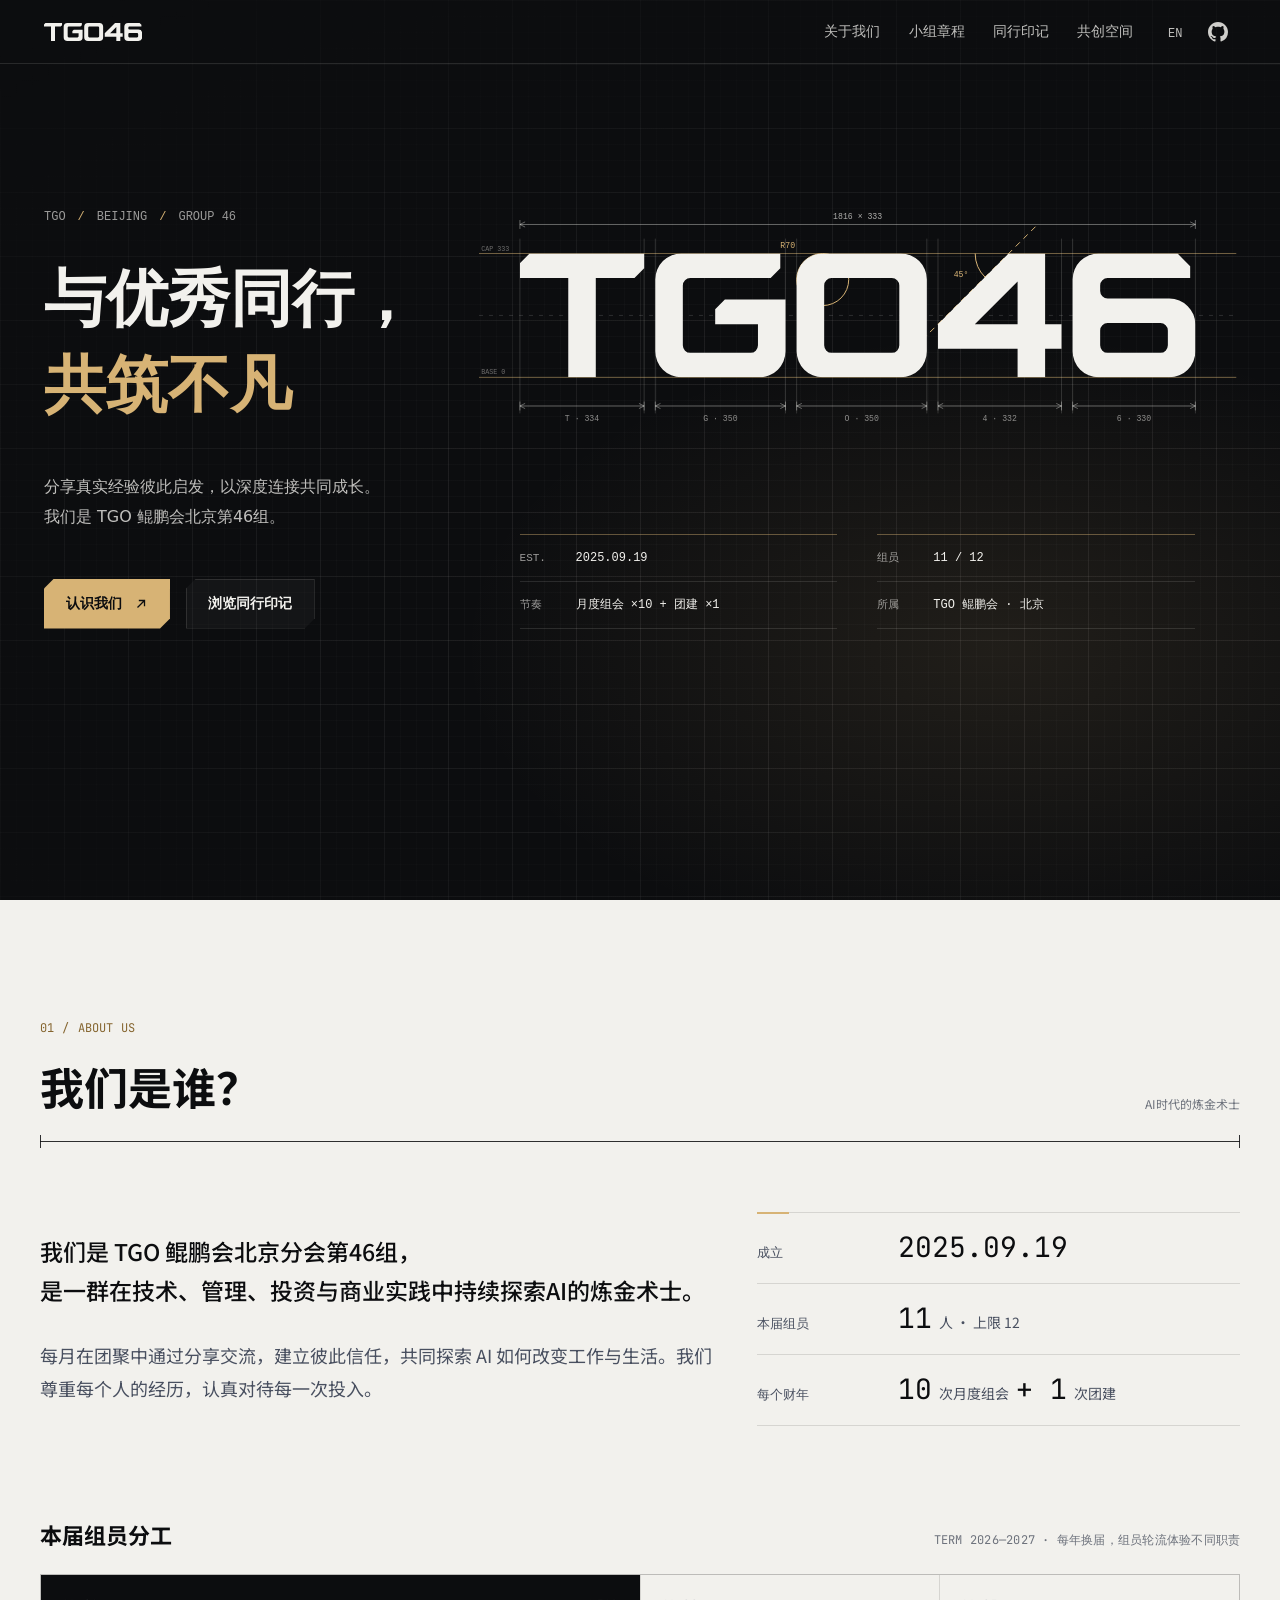
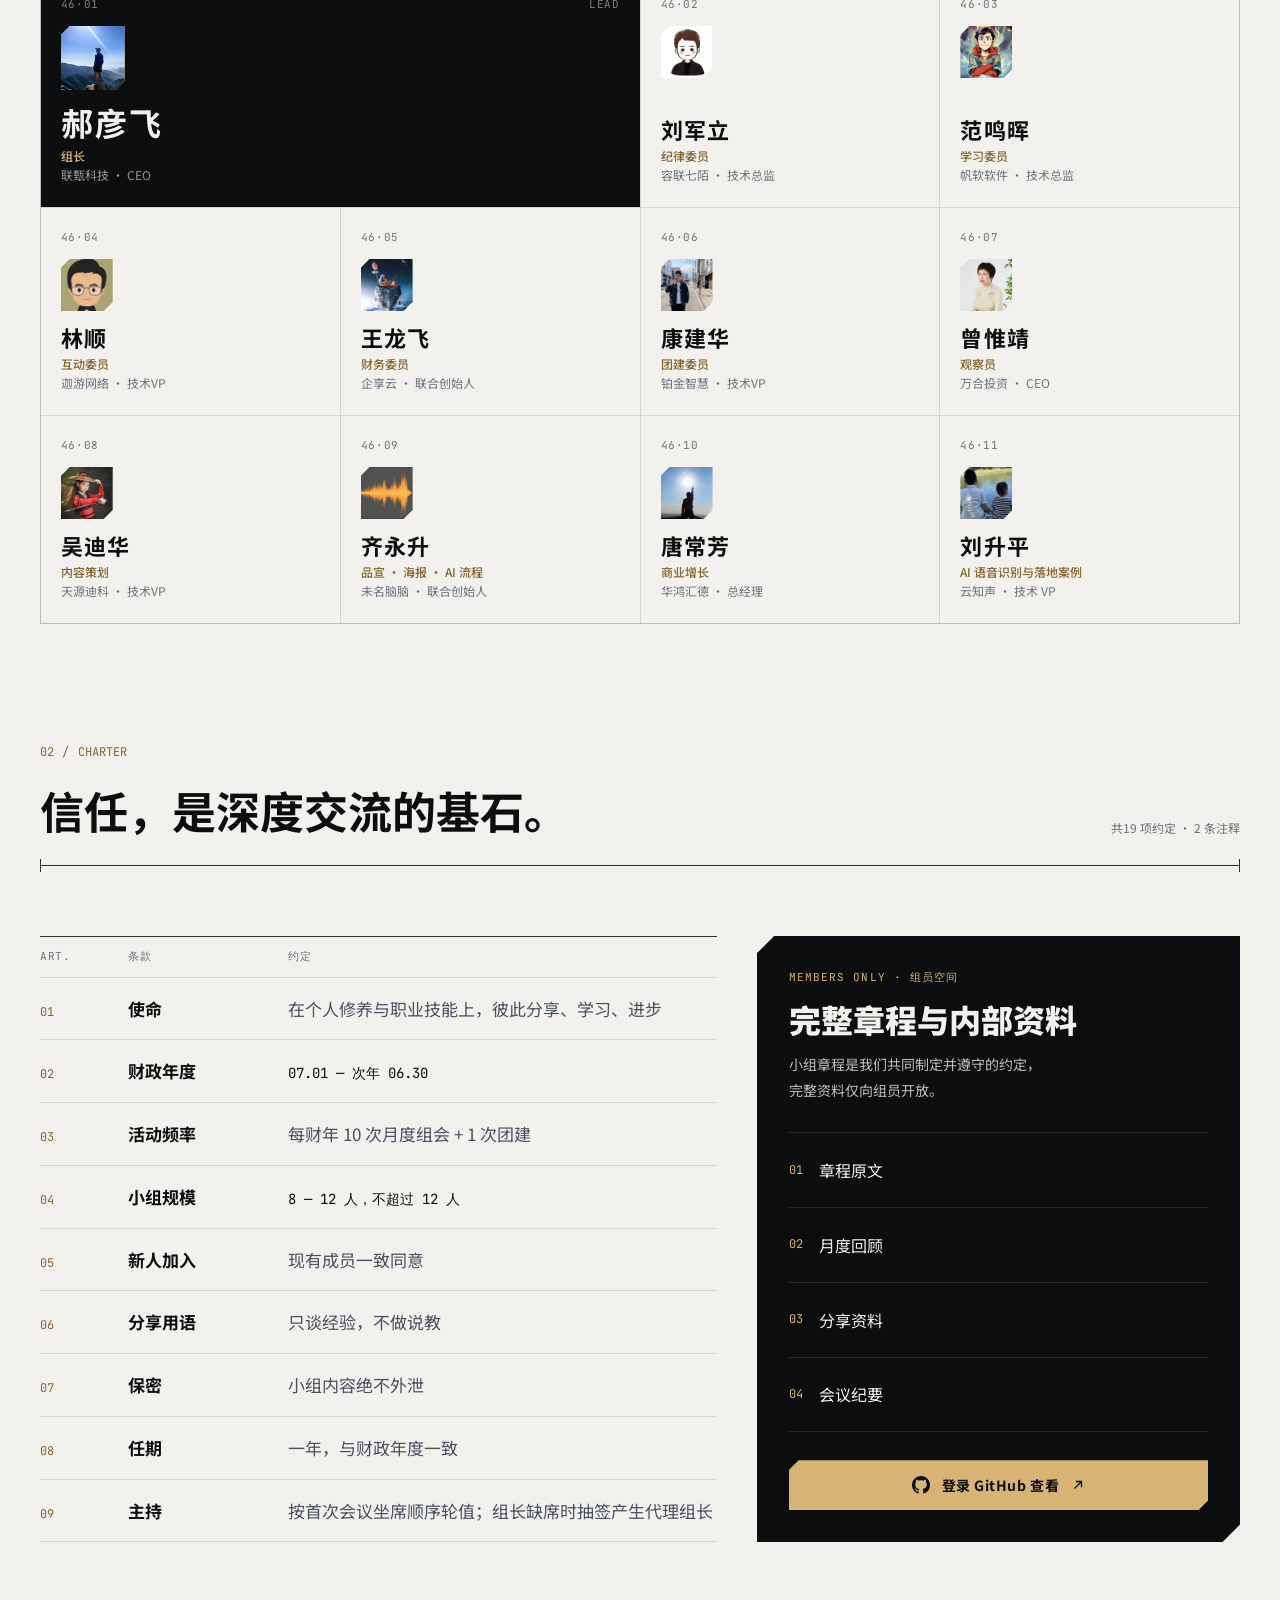
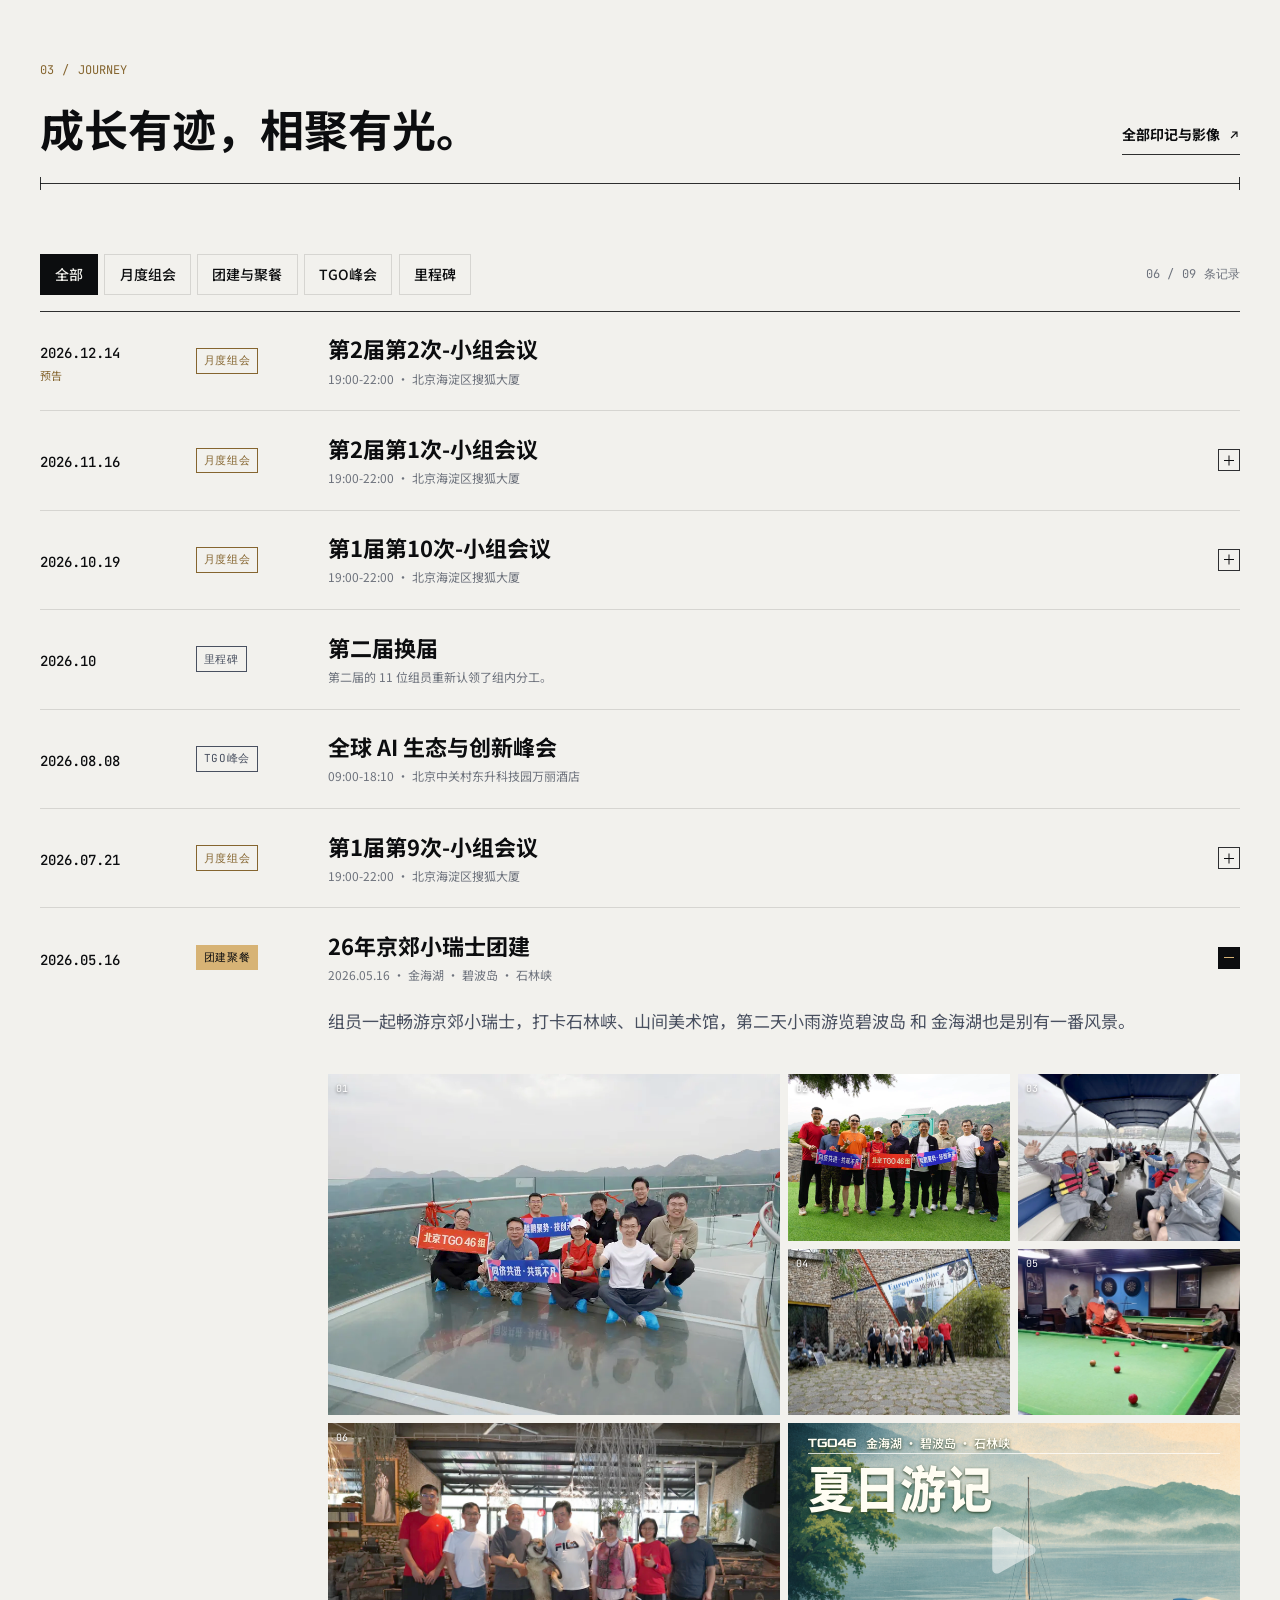
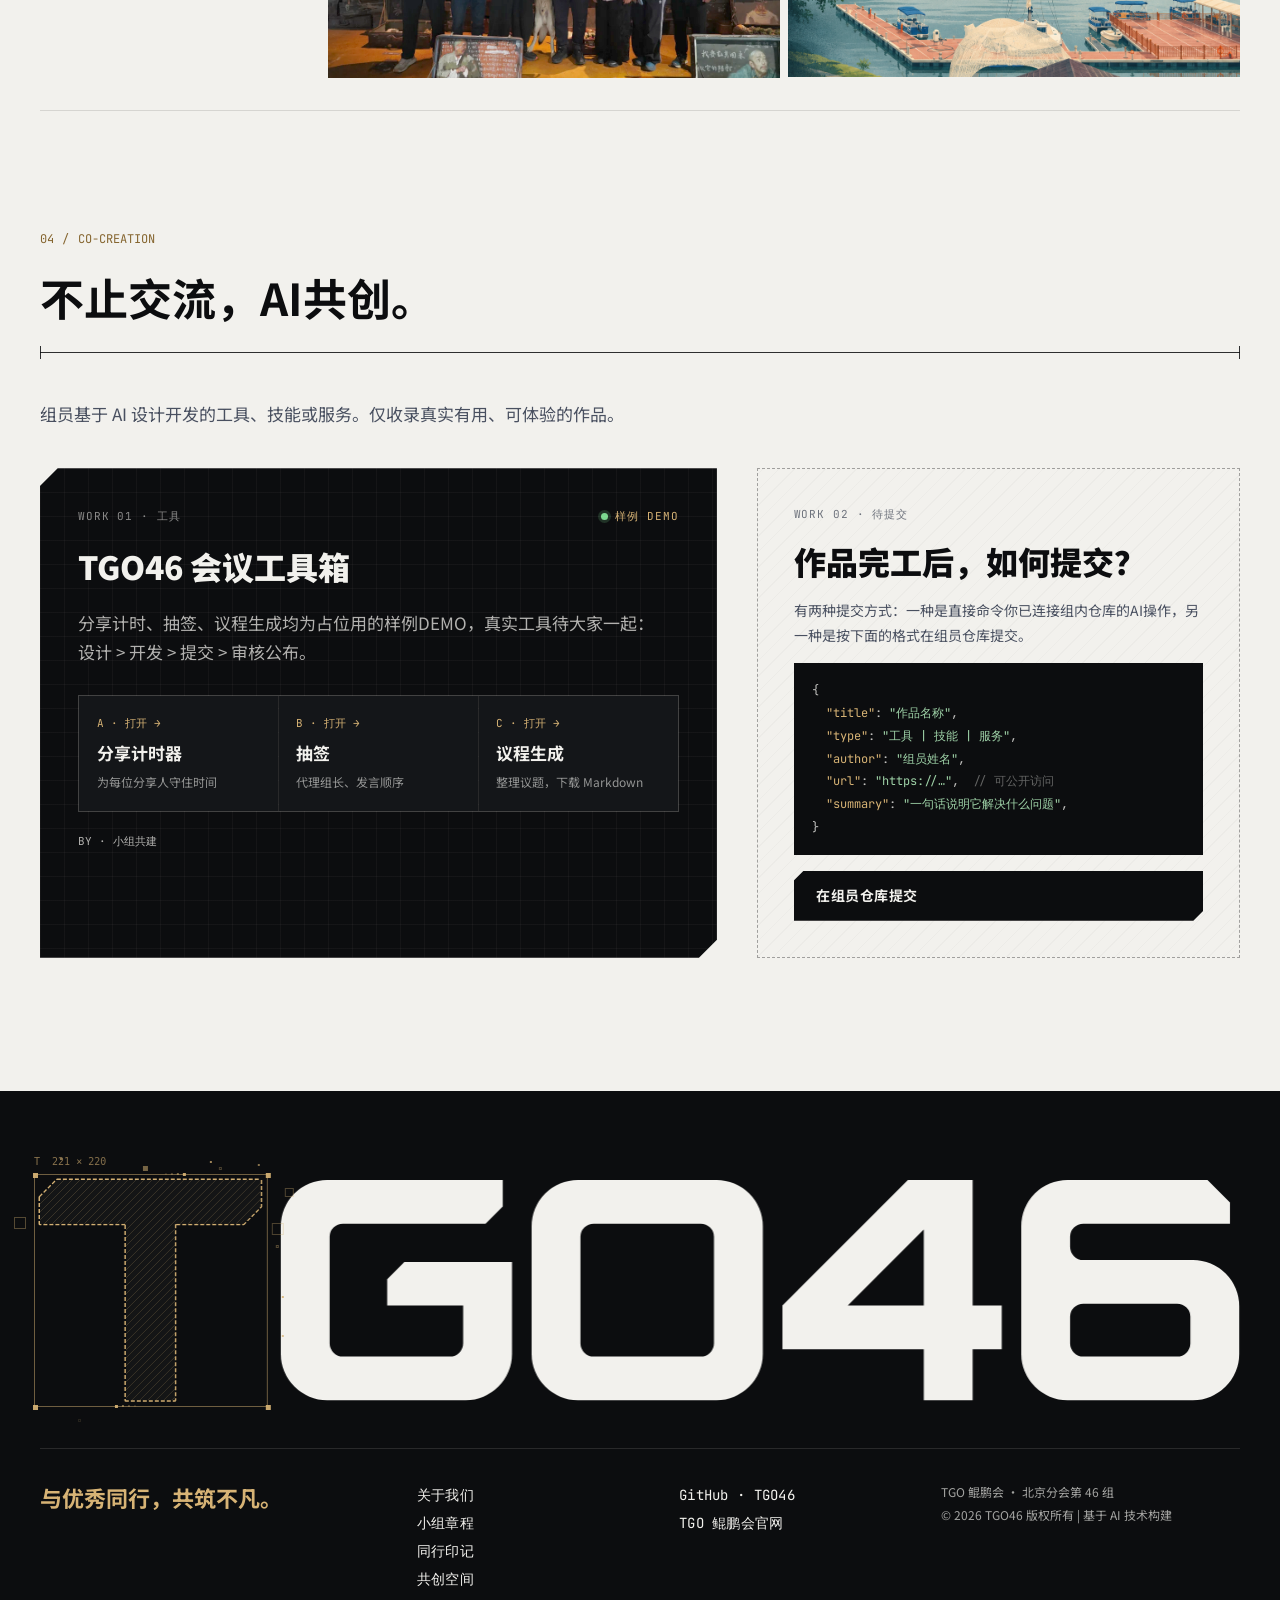
==== commit 1c4a4608: "Fix 范鸣晖 spelling; remove unused files from earlier site versions" ====
--- a/index.html
+++ b/index.html
@@ -18,7 +18,7 @@
   <link rel="stylesheet" href="css/hero.css?v=afe45d63">
   <link rel="stylesheet" href="css/sections.css?v=85d54a34">
   <link rel="stylesheet" href="css/pages.css?v=53b6c43c">
-  <script defer src="js/data.js?v=9a471366"></script>
+  <script defer src="js/data.js?v=2f828580"></script>
   <script defer src="js/i18n.js?v=4dda256c"></script>
   <script defer src="js/tools.js?v=8cb775cf"></script>
   <script defer src="js/wordmark.js?v=3e5e8999"></script>
